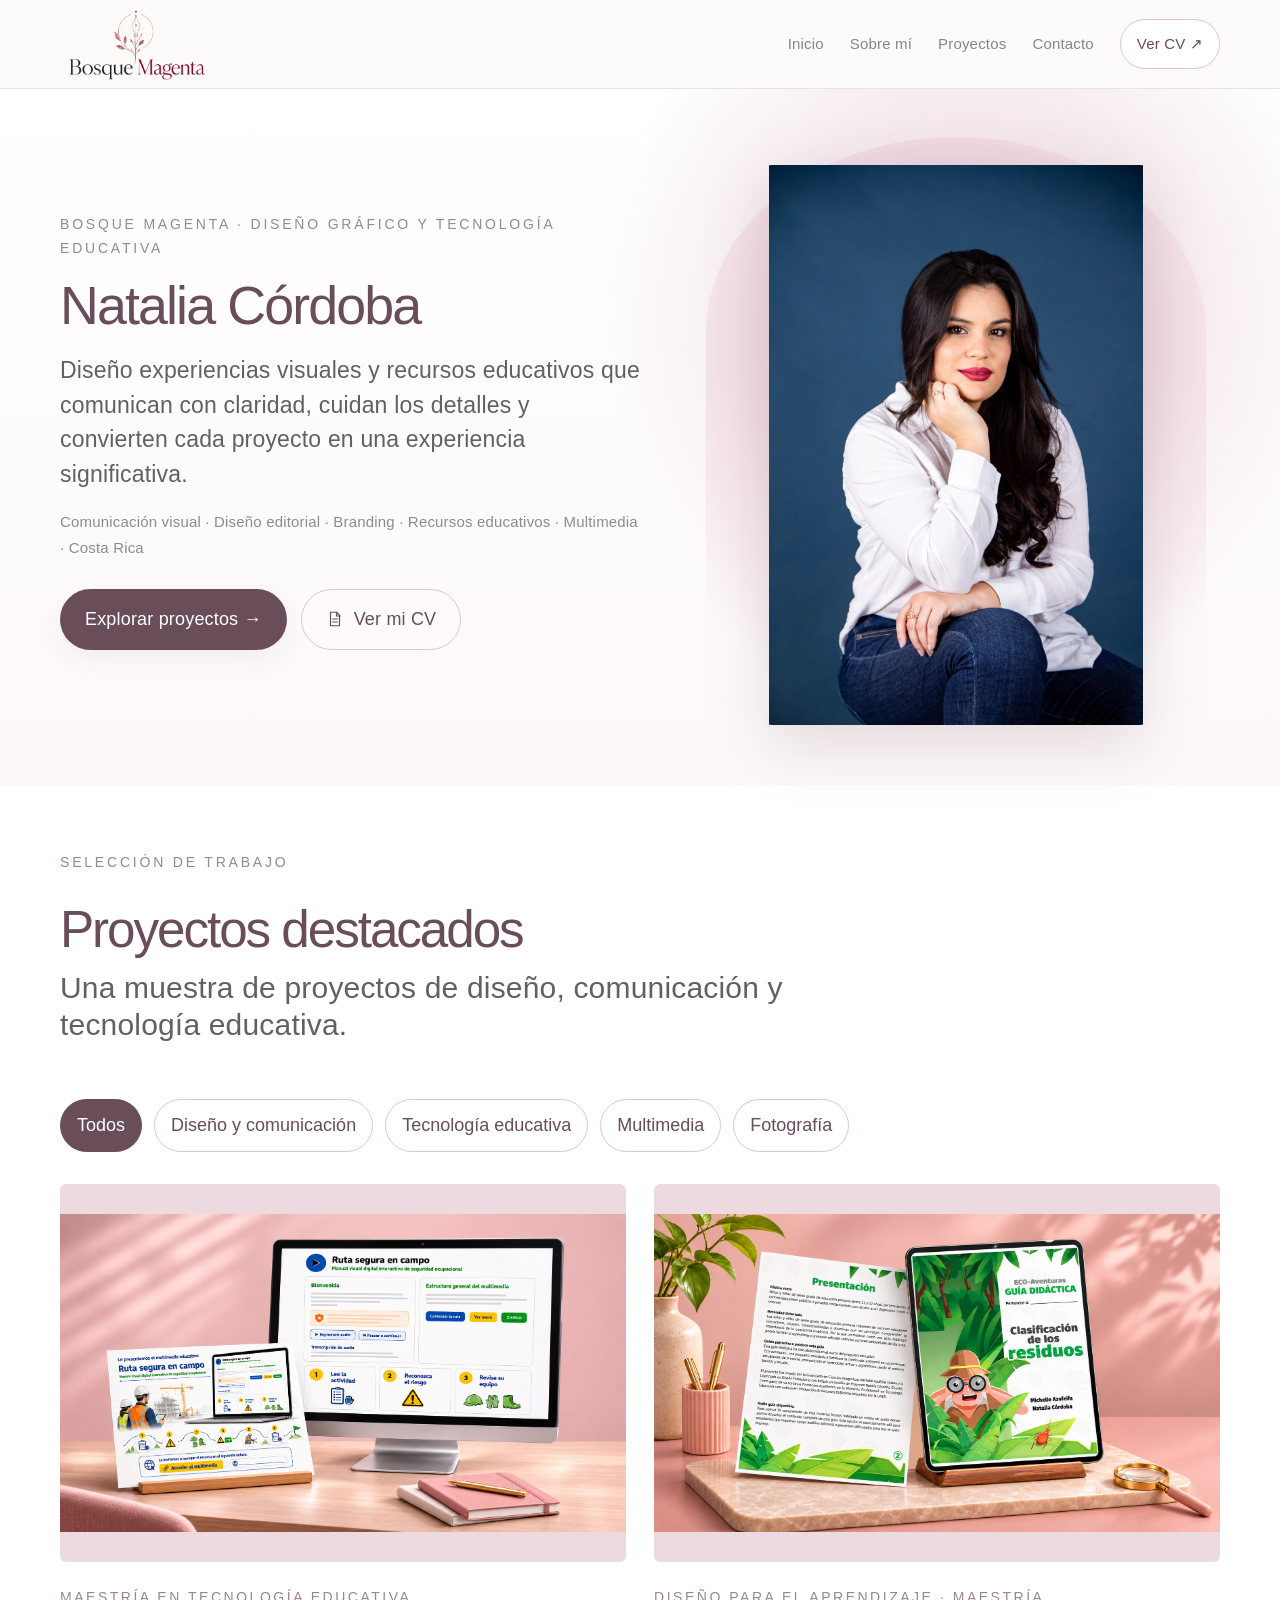
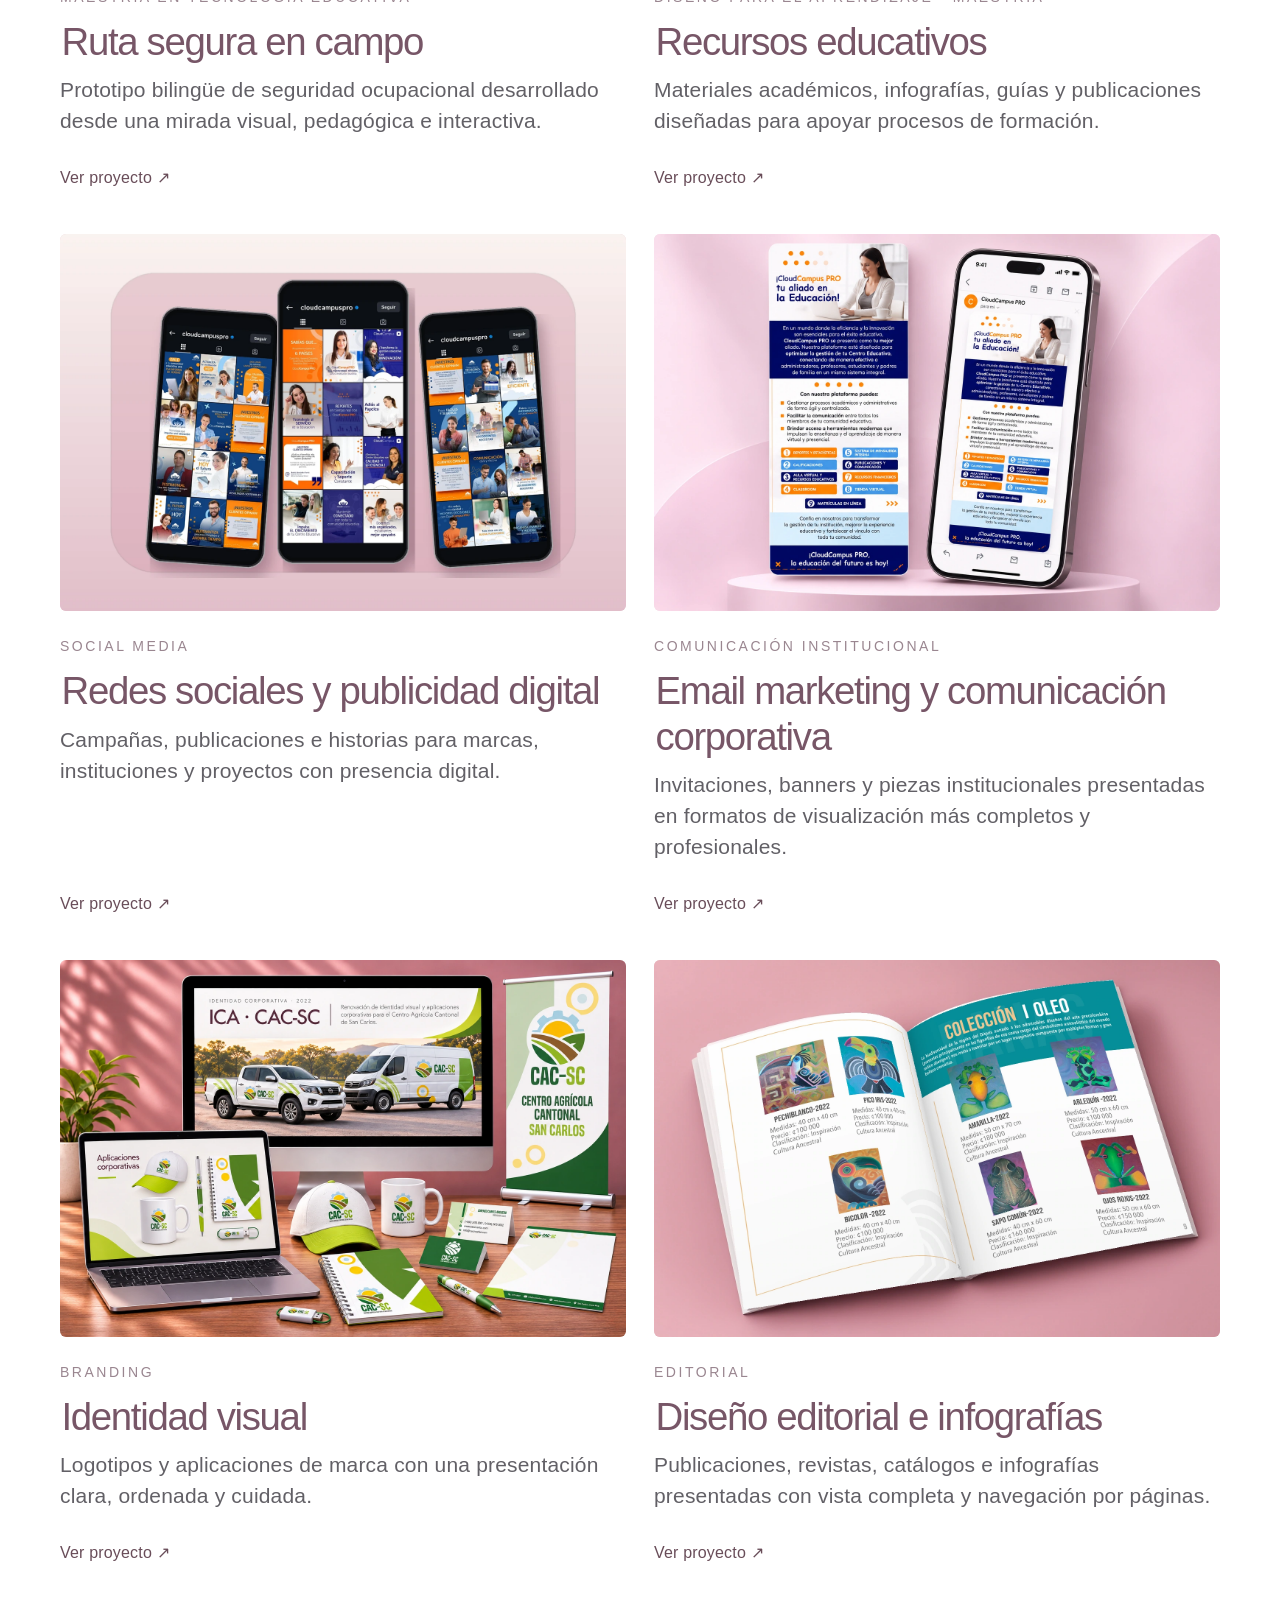
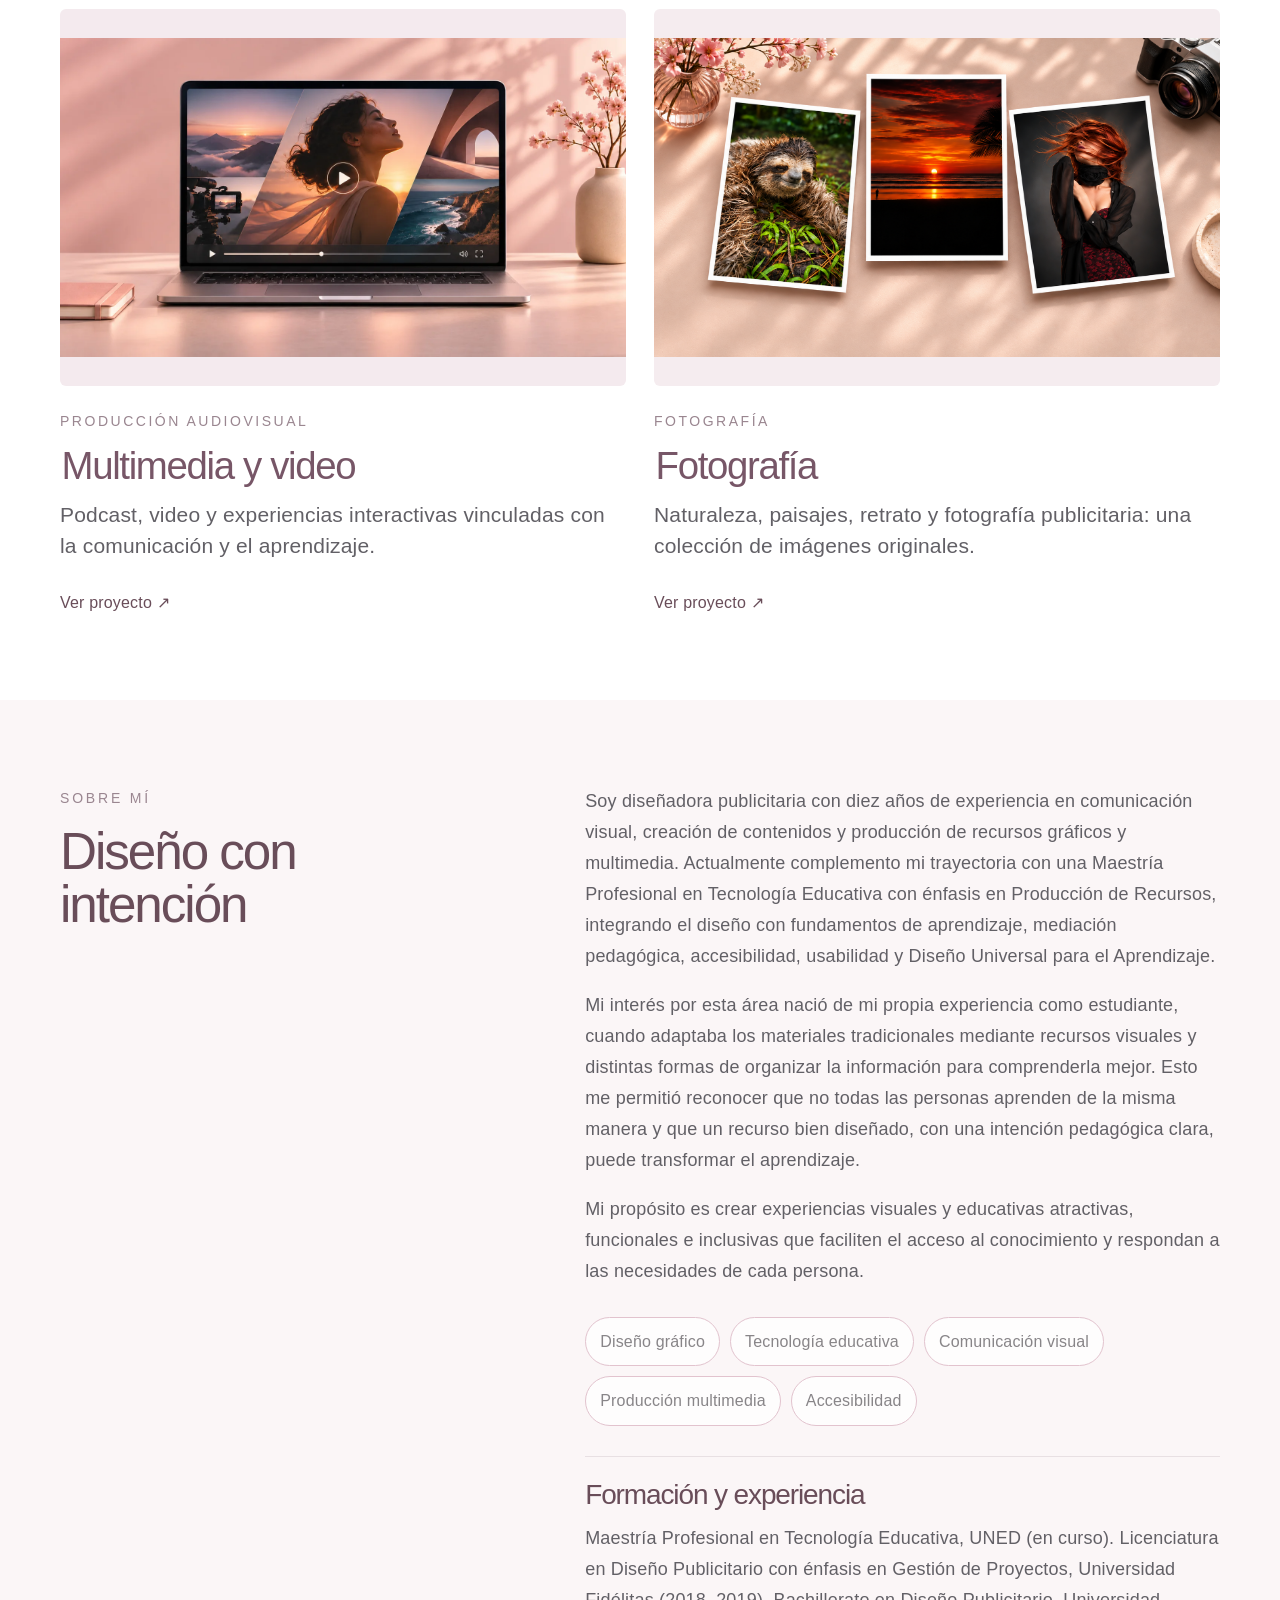
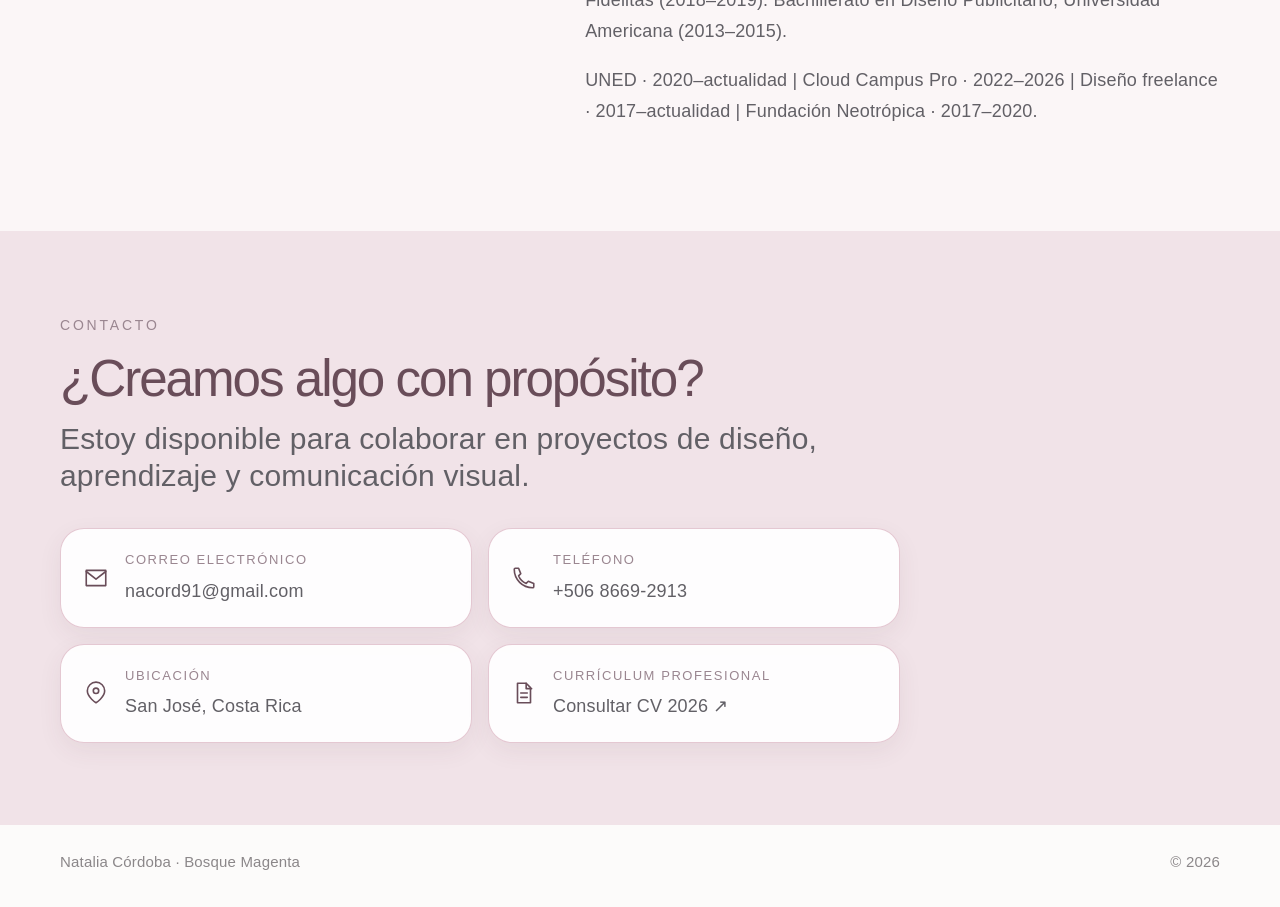
==== index.html @ 8ae828e2 "Cargar directamente portada de Multimedia y video sin depender de JavaScript" ====
<!DOCTYPE html>

<html lang="es">
<head>
<meta charset="utf-8"/>
<meta content="width=device-width,initial-scale=1" name="viewport"/>
<title>Natalia Córdoba — Bosque Magenta</title>
<meta content="Portafolio profesional de Natalia Córdoba: diseño gráfico, comunicación visual y tecnología educativa." name="description"/>
<link rel="stylesheet" href="styles.css"/>

<style id="identity-editorial-style">

/* Identidad visual: composiciones editoriales, archivos originales intactos. */
#view-identidad-visual .iv-intro{padding:24px 0 30px;border-bottom:1px solid #e8e0e3}
#view-identidad-visual .iv-intro .lead{margin-bottom:24px}
#view-identidad-visual .iv-meta{display:flex;justify-content:space-between;gap:15px;flex-wrap:wrap;color:#806c75;font:400 12px/1.5 Arial,sans-serif;letter-spacing:.12em;text-transform:uppercase}
#view-identidad-visual .iv-index{min-height:0;justify-content:flex-start;margin:22px 0 54px;gap:8px}
#view-identidad-visual .iv-index a{border-radius:4px;padding:8px 13px;font-size:15px;background:white}
#view-identidad-visual .iv-heading{margin:0 0 28px}
#view-identidad-visual .iv-heading .eyebrow{margin:0 0 12px}
#view-identidad-visual .iv-heading h2{font-size:clamp(30px,4vw,48px)}
#view-identidad-visual .iv-heading .case-desc{margin:15px 0 0}
#view-identidad-visual .iv-case{padding:32px 0 54px;margin:0 0 42px;border:0;border-top:1px solid #e8e0e3}
#view-identidad-visual .iv-case-head{display:grid;grid-template-columns:minmax(0,1fr) minmax(0,1fr);align-items:end;gap:26px;margin:0 0 24px}
#view-identidad-visual .iv-case-head .eyebrow{font-size:12px;margin:0 0 10px}
#view-identidad-visual .iv-case-head h2{font-size:clamp(35px,5vw,62px);margin:0}
#view-identidad-visual .iv-case-head .case-desc{margin:0;font-size:19px;line-height:1.5}
#view-identidad-visual .iv-hero-grid,#view-identidad-visual .iv-adcon{display:grid;grid-template-columns:minmax(0,1.65fr) minmax(0,1fr);gap:20px;align-items:start}
#view-identidad-visual .iv-pieces{display:grid;grid-template-columns:repeat(3,minmax(0,1fr));gap:20px;align-items:start}
#view-identidad-visual .iv-piece,#view-identidad-visual .iv-mark{margin:0;min-width:0}
#view-identidad-visual .iv-stage,#view-identidad-visual .iv-logo-stage{display:flex;align-items:center;justify-content:center;width:100%;height:auto;min-height:0;aspect-ratio:4/3;background:#fff;border:1px solid #e8e5e3;border-radius:5px;padding:10%;overflow:hidden;transition:box-shadow .2s,transform .2s}
#view-identidad-visual .iv-stage img,#view-identidad-visual .iv-logo-stage img{display:block;width:100%;height:100%;max-width:100%;max-height:100%;object-fit:contain;object-position:center;filter:none;transform:none;border-radius:0}
#view-identidad-visual .iv-stage:hover,#view-identidad-visual .iv-logo-stage:hover{box-shadow:0 8px 28px #49324112;transform:translateY(-2px)}
#view-identidad-visual .iv-hero-grid .iv-stage{aspect-ratio:auto;height:clamp(260px,36vw,430px)}
#view-identidad-visual .iv-hero .iv-stage{background:linear-gradient(145deg,#f7f8f3,#e6eadf);padding:5%}
#view-identidad-visual .iv-product .iv-stage{background:linear-gradient(145deg,#f8f8f4,#e8eae3);padding:3%}
#view-identidad-visual .iv-paper .iv-stage{background:#f2f0ef;padding:8%}
#view-identidad-visual .iv-paper .iv-stage img{width:auto;height:100%;box-shadow:4px 8px 20px #49324122;border:1px solid #e6e4e1}
#view-identidad-visual .iv-vehicle .iv-stage{background:#f7f6f5;padding:3%}
#view-identidad-visual .iv-adcon .iv-stage{aspect-ratio:auto;height:clamp(300px,37vw,465px)}
#view-identidad-visual .iv-adcon .iv-paper .iv-stage{background:linear-gradient(145deg,#f2f5f5,#e1e9ea)}
#view-identidad-visual .iv-subhead{display:flex;justify-content:space-between;align-items:baseline;gap:12px;margin:38px 0 15px}
#view-identidad-visual .iv-subhead h3{font-size:clamp(23px,2.8vw,31px)}
#view-identidad-visual .iv-subhead span{font:400 12px Arial,sans-serif;letter-spacing:.08em;color:#806c75}
#view-identidad-visual .iv-piece figcaption{font-size:16px;margin:10px 0 0;line-height:1.4;color:#696269}
#view-identidad-visual .iv-collection{padding-top:36px;border-top:1px solid #e8e0e3}
#view-identidad-visual .iv-marks{display:grid;grid-template-columns:repeat(3,minmax(0,1fr));gap:30px 22px;align-items:start}
#view-identidad-visual .iv-logo-stage{aspect-ratio:4/3;padding:14%;background:#fff}
#view-identidad-visual .iv-mark figcaption{display:flex;justify-content:space-between;align-items:flex-start;gap:8px;margin:12px 0 0;font-size:17px;line-height:1.4;color:#644956}
#view-identidad-visual .iv-mark figcaption span:last-child{color:#a17c8c}
#view-identidad-visual .iv-mark-desc{font-size:15px;line-height:1.45;margin:5px 0 0}
#view-identidad-visual .iv-end{margin-top:52px}
@media(max-width:760px){
#view-identidad-visual .iv-case-head,#view-identidad-visual .iv-hero-grid,#view-identidad-visual .iv-adcon{grid-template-columns:1fr;gap:15px}
#view-identidad-visual .iv-hero-grid .iv-stage,#view-identidad-visual .iv-adcon .iv-stage{height:auto;aspect-ratio:4/3}
#view-identidad-visual .iv-pieces,#view-identidad-visual .iv-marks{grid-template-columns:repeat(2,minmax(0,1fr));gap:20px 14px}
#view-identidad-visual .iv-index{margin-bottom:36px}
#view-identidad-visual .iv-case{margin-bottom:24px;padding-bottom:28px}
}
@media(max-width:440px){
#view-identidad-visual .iv-pieces,#view-identidad-visual .iv-marks{grid-template-columns:1fr}
#view-identidad-visual .iv-paper .iv-stage{aspect-ratio:1}
#view-identidad-visual .iv-meta{font-size:11px}
}
@media(prefers-reduced-motion:reduce){#view-identidad-visual .iv-stage,#view-identidad-visual .iv-logo-stage{transition:none}}


/* Colección: marcos con altura definida, logos originales completos y sin recorte. */
#coleccion-identidades .iv-marks .iv-mark{min-width:0}
#view-identidad-visual #coleccion-identidades .iv-logo-stage{
 position:relative!important;display:block!important;width:100%!important;height:auto!important;
 aspect-ratio:4/3!important;min-height:0!important;padding:0!important;overflow:visible!important;background:#fff!important;
}
#view-identidad-visual #coleccion-identidades .iv-logo-stage img{
 position:absolute!important;inset:10%!important;display:block!important;width:80%!important;height:80%!important;
 max-width:80%!important;max-height:80%!important;min-width:0!important;min-height:0!important;
 object-fit:contain!important;object-position:center!important;margin:0!important;padding:0!important;
 border:0!important;clip-path:none!important;transform:none!important;filter:none!important;background:#fff!important;
}
</style>
</head>
<body>
<a class="skip" href="#main">Saltar al contenido</a>
<header>
<nav class="wrap">
<a href="#inicio"><img alt="Bosque Magenta" class="logo" data-local-src="assets/bosque-magenta.png"/></a>
<button aria-controls="navlinks" aria-expanded="false" class="menu">Menú</button>
<div class="navlinks" id="navlinks">
<a href="#inicio">Inicio</a>
<a href="#sobre-mi">Sobre mí</a>
<a href="#proyectos">Proyectos</a>

<a href="#contacto">Contacto</a>
<a class="nav-cv" data-local-href="assets/cv.pdf" rel="noopener" target="_blank">Ver CV ↗</a>
</div>
</nav>
</header>
<main data-view="home" id="home-view">
<div class="hero-band">
<section class="hero wrap" id="inicio">
<div>
<p class="eyebrow">Bosque Magenta · Diseño gráfico y tecnología educativa</p>
<h1>Natalia Córdoba</h1>
<p class="lead">Diseño experiencias visuales y recursos educativos que comunican con claridad, cuidan los detalles y convierten cada proyecto en una experiencia significativa.</p>
<p class="hero-note">Comunicación visual · Diseño editorial · Branding · Recursos educativos · Multimedia · Costa Rica</p>
<div class="hero-actions">
<a class="btn" href="#proyectos">Explorar proyectos →</a>
<a class="btn btn-outline" data-local-href="assets/cv.pdf" rel="noopener" target="_blank">
<svg aria-hidden="true" fill="none" stroke="currentColor" stroke-linecap="round" stroke-linejoin="round" stroke-width="1.6" viewbox="0 0 24 24"><path d="M6 3h8l4 4v14H6z"></path><path d="M14 3v5h5"></path><path d="M9 12h6"></path><path d="M9 16h6"></path></svg>
              Ver mi CV
            </a>
</div>
</div>
<div class="portrait-frame">
<img alt="Retrato profesional de Natalia Córdoba" class="portrait" data-local-src="assets/retrato-profesional.webp"/>
</div>
</section>
</div>
<div class="work-band">
<section class="work wrap" id="proyectos">
<div class="section-intro">
<p class="eyebrow">Selección de trabajo</p>
<h2>Proyectos destacados</h2>
<p class="lead">Una muestra de proyectos de diseño, comunicación y tecnología educativa.</p>
</div>
<div aria-label="Filtrar proyectos" class="filters">
<button aria-pressed="true" class="active" data-filter="all">Todos</button>
<button aria-pressed="false" data-filter="design">Diseño y comunicación</button>
<button aria-pressed="false" data-filter="education">Tecnología educativa</button>
<button aria-pressed="false" data-filter="media">Multimedia</button>
<button aria-pressed="false" data-filter="photo">Fotografía</button></div>
<div class="projects">
<article class="project" data-category="education">
<a class="cover" href="#view-ruta-segura-en-campo"><img alt="Vista previa de Ruta segura en campo" data-local-src="assets/ruta-escritorio.png" loading="lazy"/></a>
<div class="project-copy">
<p class="eyebrow">Maestría en Tecnología Educativa</p>
<h3>Ruta segura en campo</h3>
<p>Prototipo bilingüe de seguridad ocupacional desarrollado desde una mirada visual, pedagógica e interactiva.</p>
<a class="more" href="#view-ruta-segura-en-campo">Ver proyecto ↗</a>
</div>
</article>
<article class="project" data-category="education">
<a class="cover" href="#view-recursos-educativos-y-moodle"><img alt="Vista previa de Recursos educativos" data-local-src="assets/eco-escritorio.png" loading="lazy"/></a>
<div class="project-copy">
<p class="eyebrow">Diseño para el aprendizaje · Maestría</p>
<h3>Recursos educativos</h3>
<p>Materiales académicos, infografías, guías y publicaciones diseñadas para apoyar procesos de formación.</p>
<a class="more" href="#view-recursos-educativos-y-moodle">Ver proyecto ↗</a>
</div>
</article>
<article class="project" data-category="design">
<a class="cover" href="#view-contenido-para-redes"><img alt="Vista previa de Redes sociales y publicidad digital" data-local-src="assets/redes-portada-corregida.webp" loading="lazy"/></a>
<div class="project-copy">
<p class="eyebrow">Social media</p>
<h3>Redes sociales y publicidad digital</h3>
<p>Campañas, publicaciones e historias para marcas, instituciones y proyectos con presencia digital.</p>
<a class="more" href="#view-contenido-para-redes">Ver proyecto ↗</a>
</div>
</article>
<article class="project" data-category="design">
<a class="cover" href="#view-comunicacion-corporativa"><img alt="Vista previa de Email marketing y comunicación corporativa" data-local-src="assets/mockup-aliado.webp" loading="lazy"/></a>
<div class="project-copy">
<p class="eyebrow">Comunicación institucional</p>
<h3>Email marketing y comunicación corporativa</h3>
<p>Invitaciones, banners y piezas institucionales presentadas en formatos de visualización más completos y profesionales.</p>
<a class="more" href="#view-comunicacion-corporativa">Ver proyecto ↗</a>
</div>
</article>
<article class="project" data-category="design">
<a class="cover" href="#view-identidad-visual"><img alt="Vista previa de Identidad visual" data-local-src="assets/cac-sc-presentacion.webp" loading="lazy"/></a>
<div class="project-copy">
<p class="eyebrow">Branding</p>
<h3>Identidad visual</h3>
<p>Logotipos y aplicaciones de marca con una presentación clara, ordenada y cuidada.</p>
<a class="more" href="#view-identidad-visual">Ver proyecto ↗</a>
</div>
</article>
<article class="project" data-category="design">
<a class="cover" href="#view-infografias-y-diseno-editorial"><img alt="Vista previa de Diseño editorial e infografías" data-local-src="assets/portada-infografias-y-diseno-editorial.webp" loading="lazy"/></a>
<div class="project-copy">
<p class="eyebrow">Editorial</p>
<h3>Diseño editorial e infografías</h3>
<p>Publicaciones, revistas, catálogos e infografías presentadas con vista completa y navegación por páginas.</p>
<a class="more" href="#view-infografias-y-diseno-editorial">Ver proyecto ↗</a>
</div>
</article>
<article class="project" data-category="media">
<a class="cover" href="#view-multimedia-y-video"><img alt="Vista previa de Multimedia y video" src="assets/portada-multimedia-escritorio.webp?v=2" width="1500" height="844" style="object-fit:contain;object-position:center;display:block" decoding="async"/></a>
<div class="project-copy">
<p class="eyebrow">Producción audiovisual</p>
<h3>Multimedia y video</h3>
<p>Podcast, video y experiencias interactivas vinculadas con la comunicación y el aprendizaje.</p>
<a class="more" href="#view-multimedia-y-video">Ver proyecto ↗</a>
</div>
</article><article class="project" data-category="photo">
<a class="cover" href="#view-fotografia"><img alt="Vista previa de Fotografía" data-local-src="assets/fotografia-escritorio.png" loading="lazy"/></a>
<div class="project-copy">
<p class="eyebrow">Fotografía</p>
<h3>Fotografía</h3>
<p>Naturaleza, paisajes, retrato y fotografía publicitaria: una colección de imágenes originales.</p>
<a class="more" href="#view-fotografia">Ver proyecto ↗</a>
</div>
</article>
</div>
</section>
</div>
<section class="about" id="sobre-mi">
<div class="wrap split">
<div>
<p class="eyebrow">Sobre mí</p>
<h2>Diseño con intención</h2>
</div>
<div>
<p>Soy diseñadora publicitaria con diez años de experiencia en comunicación visual, creación de contenidos y producción de recursos gráficos y multimedia. Actualmente complemento mi trayectoria con una Maestría Profesional en Tecnología Educativa con énfasis en Producción de Recursos, integrando el diseño con fundamentos de aprendizaje, mediación pedagógica, accesibilidad, usabilidad y Diseño Universal para el Aprendizaje.</p>
<p>Mi interés por esta área nació de mi propia experiencia como estudiante, cuando adaptaba los materiales tradicionales mediante recursos visuales y distintas formas de organizar la información para comprenderla mejor. Esto me permitió reconocer que no todas las personas aprenden de la misma manera y que un recurso bien diseñado, con una intención pedagógica clara, puede transformar el aprendizaje.</p>
<p>Mi propósito es crear experiencias visuales y educativas atractivas, funcionales e inclusivas que faciliten el acceso al conocimiento y respondan a las necesidades de cada persona.</p>
<div class="tags">
<span>Diseño gráfico</span><span>Tecnología educativa</span><span>Comunicación visual</span><span>Producción multimedia</span><span>Accesibilidad</span>
</div>
<div class="experience">
<h3>Formación y experiencia</h3>
<p>Maestría Profesional en Tecnología Educativa, UNED (en curso). Licenciatura en Diseño Publicitario con énfasis en Gestión de Proyectos, Universidad Fidélitas (2018–2019). Bachillerato en Diseño Publicitario, Universidad Americana (2013–2015).</p>
<p>UNED · 2020–actualidad | Cloud Campus Pro · 2022–2026 | Diseño freelance · 2017–actualidad | Fundación Neotrópica · 2017–2020.</p>
</div>
</div>
</div>
</section>

<section class="contact" id="contacto">
<div class="wrap">
<p class="eyebrow">Contacto</p>
<h2>¿Creamos algo con propósito?</h2>
<p class="lead">Estoy disponible para colaborar en proyectos de diseño, aprendizaje y comunicación visual.</p>
<div class="contact-grid">
<a href="mailto:nacord91@gmail.com">
<svg aria-hidden="true" fill="none" stroke="currentColor" stroke-linecap="round" stroke-linejoin="round" stroke-width="1.5" viewbox="0 0 24 24"><path d="M3 5h18v14H3z"></path><path d="m3 6 9 7 9-7"></path></svg>
<span><small>Correo electrónico</small>nacord91@gmail.com</span>
</a>
<a href="tel:+50686692913">
<svg aria-hidden="true" fill="none" stroke="currentColor" stroke-linecap="round" stroke-linejoin="round" stroke-width="1.5" viewbox="0 0 24 24"><path d="M7 3H4a1 1 0 0 0-1 1c0 9.4 7.6 17 17 17a1 1 0 0 0 1-1v-3l-5-2-2 2a12 12 0 0 1-7-7l2-2-2-5z"></path></svg>
<span><small>Teléfono</small>+506 8669-2913</span>
</a>
<div>
<svg aria-hidden="true" fill="none" stroke="currentColor" stroke-linecap="round" stroke-linejoin="round" stroke-width="1.5" viewbox="0 0 24 24"><path d="M20 10c0 6-8 11-8 11S4 16 4 10a8 8 0 1 1 16 0z"></path><circle cx="12" cy="10" r="2.5"></circle></svg>
<span><small>Ubicación</small>San José, Costa Rica</span>
</div>
<a data-local-href="assets/cv.pdf" rel="noopener" target="_blank">
<svg aria-hidden="true" fill="none" stroke="currentColor" stroke-linecap="round" stroke-linejoin="round" stroke-width="1.5" viewbox="0 0 24 24"><path d="M6 3h8l4 4v14H6z"></path><path d="M14 3v5h5"></path><path d="M9 12h6"></path><path d="M9 16h6"></path></svg>
<span><small>Currículum profesional</small>Consultar CV 2026 ↗</span>
</a>
</div>
</div>
</section>
</main><main class="wrap detail edu-detail" data-project="ruta-segura-en-campo" data-view="ruta-segura-en-campo" hidden="" id="view-ruta-segura-en-campo"><p class="eyebrow">Portafolio / Ruta segura en campo</p><h1>Ruta segura en campo</h1><p class="lead">Manual visual digital, interactivo y bilingüe para la capacitación básica en seguridad ocupacional. Trabajo final de graduación en desarrollo.</p><div class="detail-preview"><img alt="Vista previa del proyecto" data-local-src="assets/ruta-escritorio.png"/></div><section class="case" id="ruta-segura-en-campo-caso-1"><h2>Sobre el proyecto</h2><p class="case-desc">Recurso educativo dirigido a trabajadores hispanohablantes en la instalación de paneles solares. Facilita la comprensión de riesgos, medidas preventivas y procedimientos de seguridad. Proyecto colaborativo de la Maestría en Tecnología Educativa.</p><div class="edu-original"><figure><a class="resource-link" href="https://canva.link/bl7uuwir4wpfxe7" rel="noopener noreferrer" target="_blank"><img alt="Ruta segura en campo · prototipo" data-local-src="assets/ruta-segura-en-campo-prototipo.webp" loading="lazy"/></a><figcaption>Presentación original del recurso</figcaption></figure></div></section><a class="btn" href="#proyectos">Ver otros proyectos</a></main><main class="wrap detail edu-detail" data-project="recursos-educativos-y-moodle" data-view="recursos-educativos-y-moodle" hidden="" id="view-recursos-educativos-y-moodle"><p class="eyebrow">Portafolio / Recursos educativos</p><h1>Recursos educativos</h1><p class="lead">Una selección de guías didácticas, recursos interactivos e infografías diseñados para facilitar el aprendizaje.</p><div class="detail-preview"><img alt="Vista previa del proyecto" data-local-src="assets/eco-escritorio.png"/></div><nav aria-label="Proyectos de esta categoría" class="case-index edu-index"><a href="#recursos-educativos-y-moodle-caso-2">ECO-Aventuras</a><a href="#recursos-educativos-y-moodle-salvemos">Salvemos el planeta</a><a href="#recursos-educativos-y-moodle-caso-1">Guía de inducción UNED</a><a href="#recursos-educativos-y-moodle-caso-3">Infografías educativas</a></nav><section class="case edu-case" id="recursos-educativos-y-moodle-caso-2"><p class="edu-kicker">Guía didáctica · Maestría</p><h2>ECO-Aventuras</h2><p class="case-desc">Guía de clasificación de residuos para sexto grado. Autoría y diseño pedagógico: Natalia Córdoba y Michelle Azofeifa. Revisión y edición: Natalia Córdoba. Ilustraciones: Freepik. Julio 2025. Proyecto de la Maestría en Tecnología Educativa.</p><figure class="edu-feature"><img alt="ECO-Aventuras: guía didáctica en tableta y página impresa" data-local-src="assets/eco-escritorio.png" loading="lazy"/></figure><div class="book-view" data-pages='["assets/libros/eco/001.webp", "assets/libros/eco/002.webp", "assets/libros/eco/003.webp", "assets/libros/eco/004.webp", "assets/libros/eco/005.webp", "assets/libros/eco/006.webp", "assets/libros/eco/007.webp", "assets/libros/eco/008.webp", "assets/libros/eco/009.webp", "assets/libros/eco/010.webp", "assets/libros/eco/011.webp", "assets/libros/eco/012.webp", "assets/libros/eco/013.webp"]'><div class="book-stage"><img alt="Portada" class="book-left" data-local-src="assets/libros/eco/001.webp"/><img alt="Página siguiente" class="book-right" hidden=""/></div><div class="book-controls"><button class="prev" type="button">← Anterior</button><span class="book-count">Portada · 13 páginas</span><button class="next" type="button">Siguiente →</button></div></div><details class="edu-interactive"><summary>Ver recurso interactivo aquí</summary><div class="embed"><iframe allowfullscreen="" loading="lazy" src="https://view.genially.com/68fd9c48001b047b4409fc16" title="ECO-Aventuras"></iframe></div></details><a class="btn" href="https://view.genially.com/68fd9c48001b047b4409fc16" rel="noopener noreferrer" target="_blank">Explorar ECO-Aventuras en Genially ↗</a></section><section class="case edu-case" id="recursos-educativos-y-moodle-salvemos"><p class="edu-kicker">Multimedia interactiva · Maestría</p><h2>Salvemos el planeta</h2><p class="case-desc">Proyecto de la Maestría en Tecnología Educativa sobre sostenibilidad y consumo responsable. Incluye una infografía sobre moda sostenible y un recurso multimedia interactivo.</p><div class="environment-infographic"><h3>Infografía · Fast Fashion y moda sostenible</h3><p>Material del proyecto Salvemos el planeta.</p><div class="device-stage"><div class="device tablet" style="width:85%;max-width:800px"><div class="device-screen"><a class="resource-link" href="https://view.genially.com/692cbf71e469711b24816725" rel="noopener noreferrer" target="_blank"><img alt="Infografía sobre fast fashion y moda sostenible" src="assets/embedded/f82e17ff59ae395f.png"/></a></div></div></div><a class="more" data-local-href="assets/infografia-fast-fashion.pdf" rel="noopener" target="_blank">Consultar infografía completa (PDF) ↗</a></div><details class="edu-interactive"><summary>Ver recurso interactivo aquí</summary><div class="embed"><iframe allowfullscreen="" loading="lazy" src="https://view.genially.com/692cbf71e469711b24816725" title="Salvemos el planeta"></iframe></div></details><a class="btn" href="https://view.genially.com/692cbf71e469711b24816725" rel="noopener noreferrer" target="_blank">Explorar Salvemos el planeta en Genially ↗</a></section><section class="case edu-case" id="recursos-educativos-y-moodle-caso-1"><p class="edu-kicker">Diseño editorial educativo</p><h2>Guía de inducción UNED</h2><p class="case-desc">Diseño editorial para estudiantes de Ingeniería Informática, 2020.</p><a aria-label="Ampliar portada de guía de inducción" class="zoom uned-stage uned-book" data-local-href="assets/libros/manual/001.webp"><div class="uned-page"><img alt="Guía de inducción UNED · portada" data-local-src="assets/libros/manual/001.webp" loading="lazy"/></div><div class="uned-page"><img alt="Guía de inducción UNED · página interior" data-local-src="assets/libros/manual/003.webp" loading="lazy"/></div></a><div class="book-view" data-pages='["assets/libros/manual/001.webp", "assets/libros/manual/002.webp", "assets/libros/manual/003.webp", "assets/libros/manual/004.webp", "assets/libros/manual/005.webp", "assets/libros/manual/006.webp", "assets/libros/manual/007.webp", "assets/libros/manual/008.webp", "assets/libros/manual/009.webp", "assets/libros/manual/010.webp", "assets/libros/manual/011.webp", "assets/libros/manual/012.webp", "assets/libros/manual/013.webp"]'><div class="book-stage"><img alt="Portada" class="book-left" data-local-src="assets/libros/manual/001.webp"/><img alt="Página siguiente" class="book-right" hidden=""/></div><div class="book-controls"><button class="prev" type="button">← Anterior</button><span class="book-count">Portada · 13 páginas</span><button class="next" type="button">Siguiente →</button></div></div></section><section class="case edu-case" id="recursos-educativos-y-moodle-caso-3"><p class="edu-kicker">Comunicación visual educativa</p><h2>Infografías educativas</h2><p class="case-desc">HyFlex (trabajo colaborativo), liderazgo y transformación digital.</p><div class="gallery detail-gallery uned-gallery"><figure><a aria-label="Ampliar Enfoque HyFlex · página 1" class="zoom uned-stage" data-local-href="assets/enfoque-hyflex-pagina-1.webp"><div class="uned-tablet"><img alt="Enfoque HyFlex · página 1" data-local-src="assets/enfoque-hyflex-pagina-1.webp" loading="lazy"/></div></a><figcaption>Enfoque HyFlex · página 1</figcaption></figure><figure><a aria-label="Ampliar Cinco claves del liderazgo" class="zoom uned-stage" data-local-href="assets/cinco-claves-del-liderazgo.webp"><div class="uned-tablet portrait"><img alt="Cinco claves del liderazgo" data-local-src="assets/cinco-claves-del-liderazgo.webp" loading="lazy"/></div></a><figcaption>Cinco claves del liderazgo</figcaption></figure><figure><a aria-label="Ampliar Transformación digital" class="zoom uned-stage" data-local-href="assets/transformacion-digital.webp"><div class="uned-tablet"><img alt="Transformación digital" data-local-src="assets/transformacion-digital.webp" loading="lazy"/></div></a><figcaption>Transformación digital</figcaption></figure></div></section><a class="btn" href="#proyectos">Ver otros proyectos</a></main><main class="wrap detail" data-project="multimedia-y-video" data-view="multimedia-y-video" hidden="" id="view-multimedia-y-video"><p class="eyebrow">Portafolio / Multimedia y video</p><h1>Multimedia y video</h1><p class="lead">Producción de podcast, video y recursos interactivos orientados a la comunicación y el aprendizaje.</p><div class="detail-preview"><img alt="Vista previa de Multimedia y video" src="assets/portada-multimedia-escritorio.webp?v=2" width="1500" height="844" style="display:block;width:100%;height:auto;object-fit:contain;margin:auto" decoding="async"/></div><nav aria-label="Proyectos de esta categoría" class="case-index"><a href="#multimedia-y-video-caso-3">CloudCampus PRO · Animación de logo</a><a href="#multimedia-y-video-caso-1">Educando sobre tsunamis</a><a href="#multimedia-y-video-caso-2">Podcast educativo</a></nav><section class="case" id="multimedia-y-video-caso-3"><h2>CloudCampus PRO · Animación de logo</h2><p class="case-desc">Animación de identidad visual con audio · 2025.</p><video controls playsinline preload="metadata" aria-label="Animación del logo de CloudCampus PRO con audio" data-local-src="assets/cloudcampus-animacion-logo-2025.mp4"></video></section><section class="case" id="multimedia-y-video-caso-1"><h2>Educando sobre tsunamis</h2><p class="case-desc">Podcast educativo · versión de audio.</p><audio controls="" data-local-src="assets/tsunamis.mp3" preload="none"></audio><div class="gallery"></div></section><section class="case" id="multimedia-y-video-caso-2"><h2>Podcast educativo</h2><p class="case-desc">Recurso audiovisual de la maestría.</p><video controls="" data-local-src="assets/podcast.mp4" preload="none"></video><div class="gallery"></div></section><a class="btn" href="#proyectos">Ver otros proyectos</a></main><main class="wrap detail" data-project="fotografia" data-view="fotografia" hidden="" id="view-fotografia"><p class="eyebrow">Portafolio / Fotografía</p><h1>Fotografía</h1><p class="lead">Una mirada a la naturaleza, la luz y los detalles, junto con exploraciones de fotografía publicitaria, de producto y retrato.</p><div class="detail-preview photo-cover"><img alt="Selección de fotografías" data-local-src="assets/fotografia-escritorio.png"/></div><section aria-label="Galería fotográfica" class="photo-collection"><div class="photo-grid unified-photo-grid"><figure><a aria-label="Ampliar fotografía: Perezoso" class="zoom" data-local-href="assets/fotografia/coleccion-17.webp"><img alt="Perezoso" data-local-src="assets/fotografia/coleccion-17.webp" loading="lazy"/></a></figure><figure><a aria-label="Ampliar fotografía: Fresas con chocolate" class="zoom" data-local-href="assets/fotografia/coleccion-03.webp"><img alt="Fresas con chocolate" data-local-src="assets/fotografia/coleccion-03.webp" loading="lazy"/></a></figure><figure><a aria-label="Ampliar fotografía: Atardecer frente al mar" class="zoom" data-local-href="assets/fotografia/coleccion-08.webp"><img alt="Atardecer frente al mar" data-local-src="assets/fotografia/coleccion-08.webp" loading="lazy"/></a></figure><figure><a aria-label="Ampliar fotografía: Mariposa azul" class="zoom" data-local-href="assets/fotografia/coleccion-11.webp"><img alt="Mariposa azul" data-local-src="assets/fotografia/coleccion-11.webp" loading="lazy"/></a></figure><figure><a aria-label="Ampliar fotografía: Retrato editorial" class="zoom" data-local-href="assets/fotografia/coleccion-06.webp"><img alt="Retrato editorial" data-local-src="assets/fotografia/coleccion-06.webp" loading="lazy"/></a></figure><figure><a aria-label="Ampliar fotografía: Arquitectura fantástica" class="zoom" data-local-href="assets/fotografia/coleccion-19.webp"><img alt="Arquitectura fantástica" data-local-src="assets/fotografia/coleccion-19.webp" loading="lazy"/></a></figure><figure><a aria-label="Ampliar fotografía: Hortensias" class="zoom" data-local-href="assets/fotografia/coleccion-09.webp"><img alt="Hortensias" data-local-src="assets/fotografia/coleccion-09.webp" loading="lazy"/></a></figure><figure><a aria-label="Ampliar fotografía: Sendero entre el bosque" class="zoom" data-local-href="assets/fotografia/coleccion-01.webp"><img alt="Sendero entre el bosque" data-local-src="assets/fotografia/coleccion-01.webp" loading="lazy"/></a></figure><figure><a aria-label="Ampliar fotografía: Color y transparencias" class="zoom" data-local-href="assets/fotografia/coleccion-02.webp"><img alt="Color y transparencias" data-local-src="assets/fotografia/coleccion-02.webp" loading="lazy"/></a></figure><figure><a aria-label="Ampliar fotografía: Mono carablanca" class="zoom" data-local-href="assets/fotografia/coleccion-18.webp"><img alt="Mono carablanca" data-local-src="assets/fotografia/coleccion-18.webp" loading="lazy"/></a></figure><figure><a aria-label="Ampliar fotografía: Atardecer a través de un lente" class="zoom" data-local-href="assets/fotografia/coleccion-07.webp"><img alt="Atardecer a través de un lente" data-local-src="assets/fotografia/coleccion-07.webp" loading="lazy"/></a></figure><figure><a aria-label="Ampliar fotografía: Geometría y luz" class="zoom" data-local-href="assets/fotografia/coleccion-14.webp"><img alt="Geometría y luz" data-local-src="assets/fotografia/coleccion-14.webp" loading="lazy"/></a></figure><figure><a aria-label="Ampliar fotografía: Camino entre montañas" class="zoom" data-local-href="assets/fotografia/coleccion-04.webp"><img alt="Camino entre montañas" data-local-src="assets/fotografia/coleccion-04.webp" loading="lazy"/></a></figure><figure><a aria-label="Ampliar fotografía: Cangrejo en la arena" class="zoom" data-local-href="assets/fotografia/coleccion-15.webp"><img alt="Cangrejo en la arena" data-local-src="assets/fotografia/coleccion-15.webp" loading="lazy"/></a></figure><figure><a aria-label="Ampliar fotografía: Tulipanes" class="zoom" data-local-href="assets/fotografia/coleccion-10.webp"><img alt="Tulipanes" data-local-src="assets/fotografia/coleccion-10.webp" loading="lazy"/></a></figure><figure><a aria-label="Ampliar fotografía: Mirada hacia las copas" class="zoom" data-local-href="assets/fotografia/coleccion-05.webp"><img alt="Mirada hacia las copas" data-local-src="assets/fotografia/coleccion-05.webp" loading="lazy"/></a></figure><figure><a aria-label="Ampliar fotografía: Destellos" class="zoom" data-local-href="assets/fotografia/coleccion-16.webp"><img alt="Destellos" data-local-src="assets/fotografia/coleccion-16.webp" loading="lazy"/></a></figure><figure><a aria-label="Ampliar fotografía: Luz del ocaso" class="zoom" data-local-href="assets/fotografia/coleccion-13.webp"><img alt="Luz del ocaso" data-local-src="assets/fotografia/coleccion-13.webp" loading="lazy"/></a></figure></div></section><a class="btn" href="#proyectos">Ver otros proyectos</a></main><main class="wrap detail" data-project="infografias-y-diseno-editorial" data-view="infografias-y-diseno-editorial" hidden="" id="view-infografias-y-diseno-editorial"><p class="eyebrow">Portafolio / Infografías y diseño editorial</p><h1>Diseño editorial e infografías</h1><p class="lead">Diagramación de publicaciones y organización visual de información.</p><div class="detail-preview"><img alt="Vista previa del proyecto" data-local-src="assets/portada-infografias-y-diseno-editorial.webp"/></div><nav aria-label="Proyectos de esta categoría" class="case-index"><a href="#infografias-y-diseno-editorial-caso-1">Revista Acontecer Pastor Alemán</a><a href="#infografias-y-diseno-editorial-caso-2">Catálogo de obras</a><a href="#infografias-y-diseno-editorial-caso-3">Mi Secre Virtual</a><a href="#infografias-y-diseno-editorial-caso-4">Cloud Campus Pro · materiales impresos y libro para colorear</a><a href="#infografias-y-diseno-editorial-caso-5">Cici va a la escuela · Libro para colorear</a></nav><section class="case" id="infografias-y-diseno-editorial-caso-1"><h2>Revista Acontecer Pastor Alemán</h2><p class="case-desc">Tercera edición, marzo de 2023. Textos y fotografías de sus respectivos autores.</p><div class="book-view" data-pages='["assets/libros/acontecer/001.webp", "assets/libros/acontecer/002.webp", "assets/libros/acontecer/003.webp", "assets/libros/acontecer/004.webp", "assets/libros/acontecer/005.webp", "assets/libros/acontecer/006.webp", "assets/libros/acontecer/007.webp", "assets/libros/acontecer/008.webp", "assets/libros/acontecer/009.webp", "assets/libros/acontecer/010.webp", "assets/libros/acontecer/011.webp", "assets/libros/acontecer/012.webp", "assets/libros/acontecer/013.webp", "assets/libros/acontecer/014.webp", "assets/libros/acontecer/015.webp", "assets/libros/acontecer/016.webp", "assets/libros/acontecer/017.webp", "assets/libros/acontecer/018.webp", "assets/libros/acontecer/019.webp"]'><div class="book-stage"><img alt="Portada" class="book-left" data-local-src="assets/libros/acontecer/001.webp"/><img alt="Página siguiente" class="book-right" hidden=""/></div><div class="book-controls"><button class="prev" type="button">← Anterior</button><span class="book-count">Portada · 19 páginas</span><button class="next" type="button">Siguiente →</button></div></div></section><section class="case" id="infografias-y-diseno-editorial-caso-2"><h2>Catálogo de obras</h2><p class="case-desc">Diseño editorial de la colección de óleos de Rafael Chaves Navarro. Pinturas del artista.</p><div class="book-view" data-pages='["assets/libros/catalogo/001.webp", "assets/libros/catalogo/002.webp", "assets/libros/catalogo/003.webp", "assets/libros/catalogo/004.webp", "assets/libros/catalogo/005.webp", "assets/libros/catalogo/006.webp", "assets/libros/catalogo/007.webp", "assets/libros/catalogo/008.webp", "assets/libros/catalogo/009.webp", "assets/libros/catalogo/010.webp", "assets/libros/catalogo/011.webp", "assets/libros/catalogo/012.webp", "assets/libros/catalogo/013.webp", "assets/libros/catalogo/014.webp", "assets/libros/catalogo/015.webp", "assets/libros/catalogo/016.webp", "assets/libros/catalogo/017.webp"]'><div class="book-stage"><img alt="Portada" class="book-left" data-local-src="assets/libros/catalogo/001.webp"/><img alt="Página siguiente" class="book-right" hidden=""/></div><div class="book-controls"><button class="prev" type="button">← Anterior</button><span class="book-count">Portada · 17 páginas</span><button class="next" type="button">Siguiente →</button></div></div></section><section class="case" id="infografias-y-diseno-editorial-caso-3"><h2>Mi Secre Virtual</h2><p class="case-desc">Brochure de presentación comercial.</p><div class="book-view" data-pages='["assets/libros/secre/001.webp", "assets/libros/secre/002.webp", "assets/libros/secre/003.webp", "assets/libros/secre/004.webp", "assets/libros/secre/005.webp"]'><div class="book-stage"><img alt="Portada" class="book-left" data-local-src="assets/libros/secre/001.webp"/><img alt="Página siguiente" class="book-right" hidden=""/></div><div class="book-controls"><button class="prev" type="button">← Anterior</button><span class="book-count">Portada · 5 páginas</span><button class="next" type="button">Siguiente →</button></div></div></section><section class="case" id="infografias-y-diseno-editorial-caso-4"><h2>Cloud Campus Pro · materiales impresos y libro para colorear</h2><p class="case-desc">Material corporativo, promocional y editorial.</p><div class="email-showcase single folder-showcase"><figure class="email-piece"><a class="zoom mockup-display" data-local-href="assets/mockup-cloudcampus-folder.webp"><img alt="Folders corporativos · frente, retiro y solapa interior · dos versiones de azul" data-local-src="assets/mockup-cloudcampus-folder.webp" loading="lazy"/></a><figcaption>Folders corporativos · frente, retiro y solapa interior · dos versiones de azul</figcaption><a class="more zoom-original" data-local-href="assets/cloud-campus-folder-pagina-1.webp" rel="noopener" target="_blank">Ver troquel original · azul medio ↗</a><a class="more zoom-original" data-local-href="assets/cloud-campus-folder-pagina-2.webp" rel="noopener" target="_blank">Ver troquel original · azul oscuro ↗</a></figure></div><figure class="sticker-feature"><a class="zoom" data-local-href="assets/cloud-campus-stickers-whatsapp.webp"><img alt="Mockup de stickers de Cloud Campus en una conversación de WhatsApp" data-local-src="assets/cloud-campus-stickers-whatsapp.webp" loading="lazy"/></a><figcaption>Stickers Cloud Campus · simulación de uso en WhatsApp</figcaption></figure><div class="email-showcase"><figure class="email-piece"><a class="zoom mockup-display" data-local-href="assets/mockup-volante-familias.webp"><img alt="Mockup del volante para familias de Cloud Campus Pro" data-local-src="assets/mockup-volante-familias.webp" loading="lazy"/></a><figcaption>Volante para familias · mockup de presentación</figcaption><a class="more zoom-original" data-local-href="assets/volante-familias-pagina-1.webp" rel="noopener" target="_blank">Ver arte original · página 1 ↗</a><a class="more zoom-original" data-local-href="assets/volante-familias-pagina-2.webp" rel="noopener" target="_blank">Ver arte original · página 2 ↗</a></figure><figure class="email-piece"><a class="zoom mockup-display" data-local-href="assets/mockup-volante-institucional.webp"><img alt="Mockup del volante institucional de Cloud Campus Pro" data-local-src="assets/mockup-volante-institucional.webp" loading="lazy"/></a><figcaption>Volante institucional · mockup de presentación</figcaption><a class="more zoom-original" data-local-href="assets/volante-institucional-pagina-1.webp" rel="noopener" target="_blank">Ver arte original · página 1 ↗</a><a class="more zoom-original" data-local-href="assets/volante-institucional-pagina-2.webp" rel="noopener" target="_blank">Ver arte original · página 2 ↗</a></figure></div></section><section class="case" id="infografias-y-diseno-editorial-caso-5"><h2>Cici va a la escuela · Libro para colorear</h2><p class="case-desc">Publicación infantil de Cloud Campus Pro.</p><div class="book-view" data-pages='["assets/libros/cici/001.webp", "assets/libros/cici/002.webp", "assets/libros/cici/003.webp", "assets/libros/cici/004.webp"]'><div class="book-stage"><img alt="Portada" class="book-left" data-local-src="assets/libros/cici/001.webp"/><img alt="Página siguiente" class="book-right" hidden=""/></div><div class="book-controls"><button class="prev" type="button">← Anterior</button><span class="book-count">Portada · 4 páginas</span><button class="next" type="button">Siguiente →</button></div></div></section><a class="btn" href="#proyectos">Ver otros proyectos</a></main><main class="wrap detail identity-editorial" data-project="identidad-visual" data-view="identidad-visual" hidden="" id="view-identidad-visual">
<div class="iv-intro"><p class="eyebrow">Portafolio / Identidad visual</p><h1>Identidad visual</h1><p class="lead">Logotipos y aplicaciones de marca.</p><div class="iv-meta"><span>Branding &amp; comunicación visual</span><span>15 identidades</span></div></div>
<nav class="case-index iv-index" aria-label="Navegar por identidad visual"><a href="#identidad-visual-caso-1">ICA · CAC-SC</a><a href="#identidad-visual-caso-2">ADCON</a><a href="#coleccion-identidades">Colección de logotipos</a></nav>
<div class="iv-heading"><p class="eyebrow">01 / Proyectos de marca</p><h2>Identidades en aplicación</h2></div>
<section class="case iv-case" id="identidad-visual-caso-1">
<div class="iv-case-head"><div><p class="eyebrow">Identidad corporativa · 2022</p><h2>ICA · CAC-SC</h2></div><p class="case-desc">Renovación de identidad visual y aplicaciones corporativas para el Centro Agrícola Cantonal de San Carlos.</p></div>
<figure class="iv-cac-showcase" style="margin:0 0 30px"><a class="zoom" data-local-href="assets/cac-sc-presentacion.webp" aria-label="Ampliar presentación de identidad CAC-SC" style="display:block;height:auto;min-height:0;padding:0;background:transparent;border:0;border-radius:8px;overflow:hidden"><img alt="Presentación de identidad CAC-SC: rotulación vehicular, artículos promocionales, papelería y roll-up" data-local-src="assets/cac-sc-presentacion.webp" style="display:block;width:100%;height:auto;object-fit:contain;filter:none;transform:none"/></a><figcaption style="margin-top:10px">Presentación de identidad y aplicaciones corporativas</figcaption></figure>
</section>
<section class="case iv-case" id="identidad-visual-caso-2">
<div class="iv-case-head"><div><p class="eyebrow">Identidad corporativa</p><h2>ADCON</h2></div><p class="case-desc">Identidad y comunicación de servicios tecnológicos.</p></div>
<div class="iv-adcon"><figure class="iv-piece iv-logo"><a class="zoom iv-stage" data-local-href="assets/adcon-imagotipo.webp" aria-label="Ampliar ADCON · imagotipo"><img alt="ADCON · imagotipo" data-local-src="assets/adcon-imagotipo.webp" loading="lazy"/></a><figcaption>Imagotipo original</figcaption></figure><figure class="iv-piece iv-paper"><a class="zoom iv-stage" data-local-href="assets/adcon-membrete-pagina-1.webp" aria-label="Ampliar ADCON · membrete"><img alt="ADCON · membrete" data-local-src="assets/adcon-membrete-pagina-1.webp" loading="lazy"/></a><figcaption>Papelería corporativa</figcaption></figure></div>
</section>
<section class="iv-collection" id="coleccion-identidades"><div class="iv-heading"><p class="eyebrow">02 / Selección de logotipos</p><h2>Colección de identidades</h2><p class="case-desc">Una selección de logotipos para distintos proyectos y organizaciones.</p></div>
<div class="iv-marks">
<figure class="iv-mark" id="identidad-visual-caso-3"><a class="zoom iv-logo-stage" data-local-href="assets/mi-secre-virtual-logo.webp" aria-label="Ampliar Mi Secre Virtual"><img alt="Mi Secre Virtual" data-local-src="assets/mi-secre-virtual-logo.webp" loading="lazy"/></a><figcaption><span>Mi Secre Virtual</span><span aria-hidden="true">↗</span></figcaption><p class="iv-mark-desc">Identidad visual para servicios administrativos.</p></figure>
<figure class="iv-mark" id="identidad-visual-caso-4"><a class="zoom iv-logo-stage" data-local-href="assets/english-in-the-rainforest.webp" aria-label="Ampliar English in the Rainforest"><img alt="English in the Rainforest" data-local-src="assets/english-in-the-rainforest.webp" loading="lazy"/></a><figcaption><span>English in the Rainforest</span><span aria-hidden="true">↗</span></figcaption><p class="iv-mark-desc">Fundación Neotrópica · enseñanza del inglés en zonas rurales.</p></figure>
<figure class="iv-mark" id="uned-olimpia"><a class="zoom iv-logo-stage" data-local-href="assets/olimpia-steam.webp" aria-label="Ampliar Olimpia STEAM"><img alt="Olimpia STEAM" data-local-src="assets/olimpia-steam.webp" loading="lazy"/></a><figcaption><span>Olimpia STEAM</span><span aria-hidden="true">↗</span></figcaption><p class="iv-mark-desc">UNED</p></figure>
<figure class="iv-mark"><a class="zoom iv-logo-stage" data-local-href="assets/ross-shoes.webp" aria-label="Ampliar Ross Shoes"><img alt="Ross Shoes" data-local-src="assets/ross-shoes.webp" loading="lazy"/></a><figcaption><span>Ross Shoes</span><span aria-hidden="true">↗</span></figcaption></figure>
<figure class="iv-mark"><a class="zoom iv-logo-stage" data-local-href="assets/asopez.webp" aria-label="Ampliar ASOPEZ"><img alt="ASOPEZ" data-local-src="assets/asopez.webp" loading="lazy"/></a><figcaption><span>ASOPEZ</span><span aria-hidden="true">↗</span></figcaption></figure>
<figure class="iv-mark"><a class="zoom iv-logo-stage" data-local-href="assets/asociacion-horeb.webp" aria-label="Ampliar Asociación Horeb"><img alt="Asociación Horeb" data-local-src="assets/asociacion-horeb.webp" loading="lazy"/></a><figcaption><span>Asociación Horeb</span><span aria-hidden="true">↗</span></figcaption></figure>
<figure class="iv-mark"><a class="zoom iv-logo-stage" data-local-href="assets/kerygma.webp" aria-label="Ampliar Kerygma"><img alt="Kerygma" data-local-src="assets/kerygma.webp" loading="lazy"/></a><figcaption><span>Kerygma</span><span aria-hidden="true">↗</span></figcaption></figure>
<figure class="iv-mark"><a class="zoom iv-logo-stage" data-local-href="assets/mapa-de-justicia-ambiental-accesible.webp" aria-label="Ampliar Mapa de Justicia Ambiental Accesible"><img alt="Mapa de Justicia Ambiental Accesible" data-local-src="assets/mapa-de-justicia-ambiental-accesible.webp" loading="lazy"/></a><figcaption><span>Mapa de Justicia Ambiental Accesible</span><span aria-hidden="true">↗</span></figcaption></figure>
<figure class="iv-mark"><a class="zoom iv-logo-stage" data-local-href="assets/teatrotico-com.webp" aria-label="Ampliar TeatroTico.com"><img alt="TeatroTico.com" data-local-src="assets/teatrotico-com.webp" loading="lazy"/></a><figcaption><span>TeatroTico.com</span><span aria-hidden="true">↗</span></figcaption></figure>
<figure class="iv-mark"><a class="zoom iv-logo-stage" data-local-href="assets/namubulu.webp" aria-label="Ampliar Namubulu"><img alt="Namubulu" data-local-src="assets/namubulu.webp" loading="lazy"/></a><figcaption><span>Namubulu</span><span aria-hidden="true">↗</span></figcaption></figure>
<figure class="iv-mark"><a class="zoom iv-logo-stage" data-local-href="assets/coral-mint.webp" aria-label="Ampliar Coral Mint"><img alt="Coral Mint" data-local-src="assets/coral-mint.webp" loading="lazy"/></a><figcaption><span>Coral Mint</span><span aria-hidden="true">↗</span></figcaption></figure>
<figure class="iv-mark"><a class="zoom iv-logo-stage" data-local-href="assets/spread-smiles.webp" aria-label="Ampliar Spread Smiles"><img alt="Spread Smiles" data-local-src="assets/spread-smiles.webp" loading="lazy"/></a><figcaption><span>Spread Smiles</span><span aria-hidden="true">↗</span></figcaption></figure>
<figure class="iv-mark"><a class="zoom iv-logo-stage" data-local-href="assets/medica-capacitaciones.webp" aria-label="Ampliar Médica Capacitaciones"><img alt="Médica Capacitaciones" data-local-src="assets/medica-capacitaciones.webp" loading="lazy"/></a><figcaption><span>Médica Capacitaciones</span><span aria-hidden="true">↗</span></figcaption></figure>
</div></section><div class="iv-end"><a class="btn" href="#proyectos">Ver otros proyectos</a></div></main><main class="wrap detail" data-project="contenido-para-redes" data-view="contenido-para-redes" hidden="" id="view-contenido-para-redes"><p class="eyebrow">Portafolio / Redes sociales y publicidad digital</p><h1>Redes sociales y publicidad digital</h1><p class="lead">Campañas y contenidos digitales organizados por marca. Explorá publicaciones, historias y piezas originales en su contexto de uso.</p><nav aria-label="Proyectos de esta categoría" class="case-index social-index"><a href="#contenido-para-redes-caso-1">CloudCampus PRO · Campañas</a><a href="#contenido-para-redes-caso-2">CloudCampus PRO · Efemérides</a><a href="#contenido-para-redes-caso-3">ADCON</a><a href="#contenido-para-redes-caso-4">Mi Secre Virtual</a><a href="#contenido-para-redes-caso-5">Fundación Neotrópica</a><a href="#contenido-para-redes-caso-6">CAC-SC</a></nav><section class="case social-case" id="contenido-para-redes-caso-1"><h2>CloudCampus PRO · Campañas</h2><p class="case-desc">Contenido comercial, testimonios y adaptación de mensajes para publicaciones e historias.</p><div class="social-showcase social-double"><a aria-label="Ampliar los tres feeds de Instagram" class="zoom social-mockup" data-local-href="assets/redes-portada-corregida.webp"><img alt="Tres feeds de Instagram de CloudCampus PRO" data-local-src="assets/redes-portada-corregida.webp" loading="lazy"/></a><a aria-label="Ampliar presentación de CloudCampus PRO · Campañas" class="zoom social-mockup" data-local-href="assets/redes-cloud-publicacion-historia.webp"><img alt="Mockup de CloudCampus PRO · Campañas" data-local-src="assets/redes-cloud-publicacion-historia.webp" loading="lazy"/></a></div><div class="gallery detail-gallery social-originals"><figure><a class="zoom" data-local-href="assets/cloud-campus-instagram.webp"><img alt="Vista general del feed de Instagram" data-local-src="assets/cloud-campus-instagram.webp" loading="lazy"/></a><figcaption>Vista general del feed de Instagram</figcaption></figure><figure><a class="zoom" data-local-href="assets/comunicacion-academica-post.webp"><img alt="Seguimiento académico · publicación" data-local-src="assets/comunicacion-academica-post.webp" loading="lazy"/></a><figcaption>Seguimiento académico · publicación</figcaption></figure><figure><a class="zoom" data-local-href="assets/comunicacion-academica-historia.webp"><img alt="Seguimiento académico · historia" data-local-src="assets/comunicacion-academica-historia.webp" loading="lazy"/></a><figcaption>Seguimiento académico · historia</figcaption></figure><figure><a class="zoom" data-local-href="assets/campana-digital-2.webp"><img alt="Organiza, planifica y mejora" data-local-src="assets/campana-digital-2.webp" loading="lazy"/></a><figcaption>Organiza, planifica y mejora</figcaption></figure><figure><a class="zoom" data-local-href="assets/feed-original-1.webp"><img alt="Feed original · 1" data-local-src="assets/feed-original-1.webp" loading="lazy"/></a><figcaption>Feed original · 1</figcaption></figure><figure><a class="zoom" data-local-href="assets/feed-original-2.webp"><img alt="Feed original · 2" data-local-src="assets/feed-original-2.webp" loading="lazy"/></a><figcaption>Feed original · 2</figcaption></figure><figure><a class="zoom" data-local-href="assets/feed-original-3.webp"><img alt="Feed original · 3" data-local-src="assets/feed-original-3.webp" loading="lazy"/></a><figcaption>Feed original · 3</figcaption></figure></div></section><section class="case social-case" id="contenido-para-redes-caso-2"><h2>CloudCampus PRO · Efemérides</h2><p class="case-desc">Piezas para fechas especiales y participación de la comunidad educativa.</p><div class="social-showcase"><a aria-label="Ampliar presentación de CloudCampus PRO · Efemérides" class="zoom social-mockup" data-local-href="assets/redes-cloud-efemerides.webp"><img alt="Mockup de CloudCampus PRO · Efemérides" data-local-src="assets/redes-cloud-efemerides.webp" loading="lazy"/></a></div><div class="gallery detail-gallery social-originals"><figure><a class="zoom" data-local-href="assets/amor-y-amistad.webp"><img alt="Día del Amor y la Amistad" data-local-src="assets/amor-y-amistad.webp" loading="lazy"/></a><figcaption>Día del Amor y la Amistad</figcaption></figure><figure><a class="zoom" data-local-href="assets/historia-1.webp"><img alt="Día del Niño" data-local-src="assets/historia-1.webp" loading="lazy"/></a><figcaption>Día del Niño</figcaption></figure><figure><a class="zoom" data-local-href="assets/historia-2.webp"><img alt="Independencia centroamericana" data-local-src="assets/historia-2.webp" loading="lazy"/></a><figcaption>Independencia centroamericana</figcaption></figure></div><div class="email-showcase single"><figure class="email-piece"><a class="zoom mockup-display" data-local-href="assets/mockup-facebook-navidad.webp"><img alt="Portada navideña de Facebook" data-local-src="assets/mockup-facebook-navidad.webp" loading="lazy"/></a><figcaption>Portada navideña de Facebook</figcaption><a class="more zoom-original" data-local-href="assets/banner-corporativo.webp" rel="noopener" target="_blank">Ver portada original ↗</a></figure></div></section><section class="case social-case" id="contenido-para-redes-caso-3"><h2>ADCON</h2><p class="case-desc">Publicidad para la aplicación de gestión de visitas.</p><div class="social-showcase"><a aria-label="Ampliar presentación de ADCON" class="zoom social-mockup" data-local-href="assets/redes-adcon-campana.webp"><img alt="Mockup de ADCON" data-local-src="assets/redes-adcon-campana.webp" loading="lazy"/></a></div><div class="gallery detail-gallery social-originals"><figure><a class="zoom" data-local-href="assets/adcon-plan-premium.webp"><img alt="Plan Premium" data-local-src="assets/adcon-plan-premium.webp" loading="lazy"/></a><figcaption>Plan Premium</figcaption></figure><figure><a class="zoom" data-local-href="assets/adcon-aplicacion.webp"><img alt="Lanzamiento de la aplicación" data-local-src="assets/adcon-aplicacion.webp" loading="lazy"/></a><figcaption>Lanzamiento de la aplicación</figcaption></figure></div></section><section class="case social-case" id="contenido-para-redes-caso-4"><h2>Mi Secre Virtual</h2><p class="case-desc">Serie de publicaciones para servicios de recepción y secretaría virtual.</p><div class="social-showcase"><a aria-label="Ampliar presentación de Mi Secre Virtual" class="zoom social-mockup" data-local-href="assets/redes-mi-secre-feed.webp"><img alt="Mockup de Mi Secre Virtual" data-local-src="assets/redes-mi-secre-feed.webp" loading="lazy"/></a></div><div class="gallery detail-gallery social-originals"><figure><a class="zoom" data-local-href="assets/mi-secre-virtual-post-1.webp"><img alt="Publicación promocional · 1" data-local-src="assets/mi-secre-virtual-post-1.webp" loading="lazy"/></a><figcaption>Publicación promocional · 1</figcaption></figure><figure><a class="zoom" data-local-href="assets/mi-secre-virtual-post-2.webp"><img alt="Publicación promocional · 2" data-local-src="assets/mi-secre-virtual-post-2.webp" loading="lazy"/></a><figcaption>Publicación promocional · 2</figcaption></figure><figure><a class="zoom" data-local-href="assets/mi-secre-virtual-post-3.webp"><img alt="Publicación promocional · 3" data-local-src="assets/mi-secre-virtual-post-3.webp" loading="lazy"/></a><figcaption>Publicación promocional · 3</figcaption></figure><figure><a class="zoom" data-local-href="assets/mi-secre-virtual-post-4.webp"><img alt="Publicación promocional · 4" data-local-src="assets/mi-secre-virtual-post-4.webp" loading="lazy"/></a><figcaption>Publicación promocional · 4</figcaption></figure><figure><a class="zoom" data-local-href="assets/mi-secre-virtual-post-5.webp"><img alt="Publicación promocional · 5" data-local-src="assets/mi-secre-virtual-post-5.webp" loading="lazy"/></a><figcaption>Publicación promocional · 5</figcaption></figure><figure><a class="zoom" data-local-href="assets/mi-secre-virtual-post-6.webp"><img alt="Publicación promocional · 6" data-local-src="assets/mi-secre-virtual-post-6.webp" loading="lazy"/></a><figcaption>Publicación promocional · 6</figcaption></figure></div></section><section class="case social-case" id="contenido-para-redes-caso-5"><h2>Fundación Neotrópica</h2><p class="case-desc">Diseño de piezas de comunicación ambiental, divulgación de actividades y proyectos de conservación.</p><figure class="neo-composition"><a class="zoom" data-local-href="assets/neotropica-composicion-final.webp" aria-label="Ampliar composición de Fundación Neotrópica"><img data-local-src="assets/neotropica-composicion-final.webp" alt="Composición de cuatro piezas de Fundación Neotrópica: monitor, afiche, laptop y tableta sobre fondo rosado" loading="lazy"/></a><figcaption>Comunicación ambiental · Fundación Neotrópica</figcaption></figure><div class="neo-art-links" aria-label="Artes individuales"><a class="zoom" data-local-href="assets/neotropica-conversatorio-original.jpg" aria-label="Ampliar arte original: Conversatorio">Conversatorio <span aria-hidden="true">↗</span></a><a class="zoom" data-local-href="assets/neotropica-amigo-naturaleza-original.jpg" aria-label="Ampliar arte original: Amigo de la naturaleza">Amigo de la naturaleza <span aria-hidden="true">↗</span></a><a class="zoom" data-local-href="assets/neotropica-manglares-original.jpg" aria-label="Ampliar arte original: Proyecto Manglares">Proyecto Manglares <span aria-hidden="true">↗</span></a><a class="zoom" data-local-href="assets/neotropica-vida-silvestre-original.jpg" aria-label="Ampliar arte original: Vida silvestre">Vida silvestre <span aria-hidden="true">↗</span></a></div></section><section class="case social-case" id="contenido-para-redes-caso-6"><h2>CAC-SC</h2><p class="case-desc">Comunicación de la renovación de marca y proyectos agrícolas.</p><div class="social-showcase"><a aria-label="Ampliar presentación de CAC-SC" class="zoom social-mockup" data-local-href="assets/redes-cac-campana.webp"><img alt="Mockup de CAC-SC" data-local-src="assets/redes-cac-campana.webp" loading="lazy"/></a></div><div class="gallery detail-gallery social-originals"><figure><a class="zoom" data-local-href="assets/renovacion-de-marca.webp"><img alt="Renovacion de marca" data-local-src="assets/renovacion-de-marca.webp" loading="lazy"/></a><figcaption>Renovacion de marca</figcaption></figure><figure><a class="zoom" data-local-href="assets/campana-agricola.webp"><img alt="Campana agricola" data-local-src="assets/campana-agricola.webp" loading="lazy"/></a><figcaption>Campana agricola</figcaption></figure></div></section><a class="btn" href="#proyectos">Ver otros proyectos</a></main><main class="wrap detail" data-project="comunicacion-corporativa" data-view="comunicacion-corporativa" hidden="" id="view-comunicacion-corporativa"><p class="eyebrow">Portafolio / Email marketing y comunicación corporativa</p><h1>Email marketing y comunicación corporativa</h1><p class="lead">Invitaciones, banners, eventos y aplicaciones de comunicación institucional.</p><div class="detail-preview"><img alt="Vista previa del proyecto" data-local-src="assets/mockup-aliado.webp"/></div><nav aria-label="Proyectos de esta categoría" class="case-index"><a href="#comunicacion-corporativa-caso-1">Cloud Campus Pro · email marketing</a><a href="#comunicacion-corporativa-caso-2">Cloud Campus Pro · eventos y lanzamiento</a><a href="#comunicacion-corporativa-invitacion">Cloud Campus Pro · Día del Maestro</a><a href="#comunicacion-corporativa-caso-3">UNED · comunicación académica</a><a href="#comunicacion-corporativa-caso-4">Heladería Don Juan · refrescamiento de marca y lanzamiento</a><a href="#comunicacion-corporativa-caso-5">Banda Municipal de San José · uniformes</a></nav><section class="case" id="comunicacion-corporativa-caso-1"><h2>Cloud Campus Pro · email marketing</h2><p class="case-desc">Diseño de correos comerciales y convocatorias.</p><div class="email-showcase"><figure class="email-piece"><a class="zoom mockup-display" data-local-href="assets/mockup-aliado.webp"><img alt="Tu aliado en la educación · correo para prospectos" data-local-src="assets/mockup-aliado.webp" loading="lazy"/></a><figcaption>Tu aliado en la educación · correo para prospectos</figcaption><a class="more zoom-original" data-local-href="assets/email-marketing.webp" rel="noopener" target="_blank">Ver diseño original completo ↗</a></figure><figure class="email-piece"><a class="zoom mockup-display" data-local-href="assets/mockup-conectados.webp"><img alt="Conectados · invitación al lanzamiento en Honduras" data-local-src="assets/mockup-conectados.webp" loading="lazy"/></a><figcaption>Conectados · invitación al lanzamiento en Honduras</figcaption><a class="more zoom-original" data-local-href="assets/invitacion-digital.webp" rel="noopener" target="_blank">Ver diseño original completo ↗</a></figure><figure class="email-piece"><a class="zoom mockup-display" data-local-href="assets/mockup-email-youtube.webp"><img alt="Correo horizontal · Suscripción a YouTube" data-local-src="assets/mockup-email-youtube.webp" loading="lazy"/></a><figcaption>Correo horizontal · Suscripción a YouTube</figcaption><a class="more zoom-original" data-local-href="assets/banner-youtube.webp" rel="noopener" target="_blank">Ver arte original completo ↗</a></figure></div></section><section class="case" id="comunicacion-corporativa-caso-2"><h2>Cloud Campus Pro · eventos y lanzamiento</h2><p class="case-desc">Piezas para canales digitales y lanzamiento de producto.</p><div class="gallery detail-gallery"><figure><a class="zoom" data-local-href="assets/campana-digital-1.webp"><img alt="Conectados · lanzamiento en Honduras" data-local-src="assets/campana-digital-1.webp" loading="lazy"/></a><figcaption>Conectados · lanzamiento en Honduras</figcaption></figure></div></section><section class="case" id="comunicacion-corporativa-invitacion"><h2>Cloud Campus Pro · Día del Maestro</h2><p class="case-desc">Invitación a participar en la campaña de reconocimiento docente.</p><div class="email-showcase single"><figure class="email-piece"><a class="zoom mockup-display" href="assets/embedded/956be0aea0a73d6a.webp" target="_blank" rel="noopener"><img alt="Invitación · Día del Maestro" src="assets/embedded/956be0aea0a73d6a.webp" loading="lazy"/></a><figcaption>Invitación · Día del Maestro</figcaption><a class="more zoom-original" data-local-href="assets/invitacion-dia-maestro-original.jpg" rel="noopener" target="_blank">Ver diseño original completo ↗</a></figure></div></section><section class="case" id="comunicacion-corporativa-caso-3"><h2>UNED · comunicación académica</h2><p class="case-desc">Afiches y materiales informativos para actividades universitarias, presentados en mockups de iPad para una visualización más limpia y profesional.</p><div class="email-showcase"><figure class="email-piece"><a class="zoom mockup-display" data-local-href="assets/uned-seminario-tablet.webp"><img alt="Seminario de Actualización Profesional 2026" data-local-src="assets/uned-seminario-tablet.webp" loading="lazy"/></a><figcaption>Seminario de Actualización Profesional 2026</figcaption><a class="more zoom-original" data-local-href="assets/seminario-2026.webp" rel="noopener" target="_blank">Ver arte original completo ↗</a></figure><figure class="email-piece"><a class="zoom mockup-display" data-local-href="assets/uned-global-game-jam-tablet.webp"><img alt="Global Game Jam 2023" data-local-src="assets/uned-global-game-jam-tablet.webp" loading="lazy"/></a><figcaption>Global Game Jam 2023</figcaption><a class="more zoom-original" data-local-href="assets/global-game-jam-2023.webp" rel="noopener" target="_blank">Ver arte original completo ↗</a></figure><figure class="email-piece"><a class="zoom mockup-display" data-local-href="assets/uned-ciencia-tablet.webp"><img alt="Ciencia sin barreras" data-local-src="assets/uned-ciencia-tablet.webp" loading="lazy"/></a><figcaption>Ciencia sin barreras</figcaption><a class="more zoom-original" data-local-href="assets/ciencia-sin-barreras.webp" rel="noopener" target="_blank">Ver arte original completo ↗</a></figure><figure class="email-piece"><a class="zoom mockup-display" data-local-href="assets/uned-reconocimiento-tablet.webp"><img alt="Reconocimiento de asignaturas" data-local-src="assets/uned-reconocimiento-tablet.webp" loading="lazy"/></a><figcaption>Reconocimiento de asignaturas</figcaption><a class="more zoom-original" data-local-href="assets/reconocimiento-de-asignaturas.webp" rel="noopener" target="_blank">Ver arte original completo ↗</a><a class="more" href="https://www.uned.ac.cr/vida-estudiantil/dependencias/oficina-de-registro-y-administracion-estudiantil/servicios/reconocimiento-de-asignaturas-de-carrera" rel="noopener" target="_blank">Consultar información UNED ↗</a></figure></div></section><section class="case" id="comunicacion-corporativa-caso-4"><h2>Heladería Don Juan · refrescamiento de marca y lanzamiento de producto</h2><p class="case-desc">Proyecto académico de Licenciatura en Diseño Publicitario. Refrescamiento de la línea gráfica de la heladería, conservando su logotipo original, y propuesta de campaña publicitaria para el lanzamiento de una nueva paleta de sorbetera elaborada a base de frutas, sin azúcar. Incluyó diseño de empaque, volante, anuncio de prensa y rotulación vehicular.</p><div class="email-showcase single"><figure class="email-piece"><a class="zoom mockup-display" data-local-href="assets/mockup-don-juan-empaque.webp"><img alt="Diseño de empaque · Paletas de sorbetera" data-local-src="assets/mockup-don-juan-empaque.webp" loading="lazy"/></a><figcaption>Diseño de empaque · Paletas de sorbetera</figcaption><a class="more zoom-original" data-local-href="assets/don-juan-empaque.webp" rel="noopener" target="_blank">Ver empaque original ↗</a></figure><figure class="email-piece"><a class="zoom mockup-display" data-local-href="assets/mockup-don-juan-publicidad.webp"><img alt="Publicidad impresa · Volante y prensa" data-local-src="assets/mockup-don-juan-publicidad.webp" loading="lazy"/></a><figcaption>Publicidad impresa · Volante y prensa</figcaption><a class="more zoom-original" data-local-href="assets/don-juan-volante.webp" rel="noopener" target="_blank">Ver volante original ↗</a><a class="more zoom-original" data-local-href="assets/don-juan-prensa.webp" rel="noopener" target="_blank">Ver anuncio de prensa original ↗</a></figure><figure class="email-piece"><a class="zoom mockup-display" data-local-href="assets/mockup-don-juan-bus.webp"><img alt="Publicidad exterior · Rotulación de autobús" data-local-src="assets/mockup-don-juan-bus.webp" loading="lazy"/></a><figcaption>Publicidad exterior · Rotulación de autobús</figcaption><a class="more zoom-original" data-local-href="assets/don-juan-autobus.webp" rel="noopener" target="_blank">Ver rotulación original ↗</a></figure></div></section><section class="case" id="comunicacion-corporativa-caso-5"><h2>Banda Municipal de San José</h2><p class="case-desc">Propuestas gráficas para uniformes de la Banda Municipal de San José, presentadas en una composición tipo mesa de diseño para mostrar el boceto técnico, la aplicación del uniforme y la línea visual del proyecto.</p><div class="email-showcase single"><figure class="email-piece"><a class="zoom mockup-display" href="assets/embedded/72cbb6bb1a4ac9e3.png" target="_blank" rel="noopener"><img alt="Presentación del diseño de uniformes de la Banda Municipal de San José" src="assets/embedded/72cbb6bb1a4ac9e3.png" loading="lazy"/></a><figcaption>Presentación del diseño de uniformes</figcaption></figure></div><div class="gallery detail-gallery"><figure><a class="zoom" data-local-href="assets/propuesta-uniformes.webp"><img alt="Propuesta uniformes" data-local-src="assets/propuesta-uniformes.webp" loading="lazy"/></a><figcaption>Boceto técnico original</figcaption></figure><figure><a class="zoom" data-local-href="assets/aplicacion-uniformes.webp"><img alt="Aplicacion uniformes" data-local-src="assets/aplicacion-uniformes.webp" loading="lazy"/></a><figcaption>Aplicación del uniforme</figcaption></figure></div></section><a class="btn" href="#proyectos">Ver otros proyectos</a></main>
<footer class="wrap">
<span>Natalia Córdoba · Bosque Magenta</span>
<span>© 2026</span>
</footer>
<dialog id="viewer"><button aria-label="Cerrar" class="close">×</button><img alt=""/><p></p><a class="more original-open" rel="noopener" target="_blank">Abrir original ↗</a></dialog><script src="app.js"></script></body>
</html>
---- styles.css ----
:root{
  --paper:#fcfbfa;
  --white:#ffffff;
  --ink:#6b6b6b;
  --ink-strong:#694d59;
  --ink-soft:#888588;
  --line:#e8e0e3;
  --rose-50:#fbf6f7;
  --rose-100:#f4eaee;
  --rose-200:#ecd8df;
  --rose-300:#e2c3ce;
  --rose-400:#c79bad;
  --shadow:0 18px 44px rgba(88,52,67,.08);
  --shadow-soft:0 8px 24px rgba(88,52,67,.07);
  --radius:26px;
  --radius-lg:34px;
  --wrap:min(1160px, calc(100% - 64px));
}
*{box-sizing:border-box}
html{scroll-behavior:smooth;scroll-padding-top:90px}
body{
  margin:0;
  background:var(--paper);
  color:var(--ink);
  font:300 18px/1.72 "GeosansLight","Avenir Next","Helvetica Neue",Arial,sans-serif;
  letter-spacing:.01em;
}
a{color:inherit;text-decoration:none}
a:focus-visible,button:focus-visible{outline:2px solid var(--rose-400);outline-offset:4px}
img{max-width:100%;display:block}
button{font:inherit}
.wrap{width:var(--wrap);margin:auto}
.skip{position:absolute;left:-9999px}
.skip:focus{left:16px;top:16px;z-index:999;background:var(--white);padding:12px 16px;border-radius:12px}

header{
  position:sticky;top:0;z-index:40;
  background:rgba(252,251,250,.86);
  backdrop-filter:blur(12px);
  border-bottom:1px solid rgba(232,224,227,.88);
}
nav{display:flex;align-items:center;justify-content:space-between;gap:22px;min-height:88px}
.logo{width:160px;height:76px;object-fit:contain;object-position:left center}
.navlinks{display:flex;align-items:center;gap:26px;flex-wrap:wrap;font-size:15px;color:var(--ink-soft)}
.navlinks a{transition:color .2s ease,opacity .2s ease}
.navlinks a:hover{color:var(--ink-strong)}
.nav-cv{padding:11px 16px;border:1px solid var(--rose-300);border-radius:999px;color:var(--ink-strong);background:var(--white)}
.menu{display:none;border:1px solid var(--rose-300);background:var(--white);color:var(--ink-strong);padding:9px 14px;border-radius:999px;cursor:pointer}

h1,h2,h3{margin:0;color:var(--ink-strong);font-family:"Utendo","Prixma","Avenir Next","Helvetica Neue",Arial,sans-serif;font-weight:400;letter-spacing:-.04em;line-height:1.02}
h1{font-size:clamp(48px,7vw,92px)}
h2{font-size:clamp(34px,4vw,56px)}
h3{font-size:clamp(26px,3vw,38px)}
p{margin:0 0 18px}
.eyebrow{margin:0 0 16px;font-size:14px;letter-spacing:.20em;text-transform:uppercase;color:#9a8690}
.lead{font-size:30px;line-height:1.22;max-width:780px;color:var(--ink)}
.section-intro{display:grid;gap:14px;margin-bottom:38px}

.hero-band{
  background:
    radial-gradient(circle at 76% 30%, rgba(226,195,206,.72), transparent 34%),
    linear-gradient(180deg, #fff 0%, #fdf8fa 100%);
}
.hero{display:grid;grid-template-columns:minmax(0,1.05fr) minmax(300px,.95fr);align-items:center;gap:72px;padding:70px 0 84px}
.hero h1{margin-bottom:18px}
.hero .lead{margin-bottom:18px}
.hero-note{color:#8f8b8d;font-size:17px;margin-bottom:26px}
.hero-actions{display:flex;flex-wrap:wrap;gap:14px;margin-top:28px}
.btn{
  display:inline-flex;align-items:center;gap:10px;
  padding:14px 24px;border-radius:999px;
  border:1px solid transparent;background:var(--ink-strong);color:#fff;
  box-shadow:var(--shadow-soft);transition:transform .2s ease, box-shadow .2s ease, background .2s ease;
}
.btn:hover{transform:translateY(-2px);box-shadow:0 12px 28px rgba(88,52,67,.16)}
.btn-outline{background:transparent;color:var(--ink-strong);border-color:var(--rose-300);box-shadow:none}
.btn-outline:hover{background:var(--rose-50)}
.btn svg{width:18px;height:18px}
.portrait-frame{
  justify-self:center;position:relative;max-width:500px;width:100%;
  padding:28px 34px 0;border-radius:54% 54% 18% 18% / 36% 36% 10% 10%;
  background:radial-gradient(circle at 50% 34%, rgba(225,173,190,.95), rgba(245,231,236,.96) 58%, rgba(255,255,255,0) 82%);
}
.portrait{
  width:100%;object-fit:contain;border-radius:32px;
  filter:drop-shadow(0 20px 32px rgba(71,41,54,.15));
}

.work-band,.skills-band{background:var(--white)}
.work{padding:84px 0}
.filters{display:flex;flex-wrap:wrap;gap:12px;margin:0 0 32px}
.filters button{
  padding:10px 16px;border-radius:999px;border:1px solid var(--rose-300);
  background:var(--white);color:var(--ink-strong);cursor:pointer;transition:all .2s ease
}
.filters button:hover{background:var(--rose-50)}
.filters button.active{background:var(--ink-strong);color:#fff;border-color:var(--ink-strong)}
.projects{display:grid;grid-template-columns:repeat(2,minmax(0,1fr));gap:42px 28px}
.project{display:flex;flex-direction:column;min-width:0}
.cover{
  display:block;border-radius:30px;overflow:hidden;background:var(--rose-100);
  aspect-ratio:1.45/1;box-shadow:var(--shadow);border:1px solid rgba(232,224,227,.7);
  transition:transform .25s ease, box-shadow .25s ease;
}
.cover:hover{transform:translateY(-4px);box-shadow:0 22px 54px rgba(88,52,67,.13)}
.cover img{width:100%;height:100%;object-fit:cover}
.cover .device-stage{margin:0;height:100%;padding:0;background:none}
.project-copy{padding:22px 4px 0;display:flex;flex-direction:column;gap:10px;flex:1}
.project-copy .eyebrow{margin-bottom:0}
.project-copy h3{
  font-size:clamp(32px,3.3vw,48px);
  line-height:1.05;
  color:#775667;
  display:inline;
  background:linear-gradient(transparent 60%, rgba(226,195,206,.88) 0);
  box-decoration-break:clone;-webkit-box-decoration-break:clone;
  padding-right:.12em;
}
.project-copy p:not(.eyebrow){font-size:21px;line-height:1.48;color:var(--ink)}
.more{display:inline-flex;align-items:center;gap:8px;margin-top:auto;color:var(--ink-strong);font-size:16px}
.more:hover{text-decoration:underline;text-underline-offset:4px}
.project[hidden]{display:none}

.about{background:var(--rose-50);padding:86px 0}
.about .split,.skills .split{display:grid;grid-template-columns:.85fr 1.15fr;gap:56px}
.about h2,.skills h2{max-width:360px}
.tags{display:flex;flex-wrap:wrap;gap:10px;margin:30px 0}
.tags span{padding:10px 14px;border:1px solid var(--rose-300);border-radius:999px;background:rgba(255,255,255,.8);color:var(--ink-soft);font-size:16px}
.experience{margin-top:24px;padding-top:24px;border-top:1px solid var(--line)}
.experience h3{font-size:28px;margin-bottom:14px}

.skills{background:var(--white);padding:80px 0}
.skills .lead{font-size:22px;max-width:none}

.contact{background:#f1e3e8;padding:82px 0}
.contact h2{margin-bottom:16px}
.contact-grid{display:grid;grid-template-columns:repeat(2,minmax(0,1fr));gap:16px;max-width:840px;margin-top:34px}
.contact-grid>a,.contact-grid>div{
  display:flex;align-items:center;gap:16px;padding:20px 22px;border-radius:24px;background:rgba(255,255,255,.92);
  border:1px solid rgba(226,195,206,.9);box-shadow:var(--shadow-soft)
}
.contact-grid a:hover{transform:translateY(-2px)}
.contact-grid svg{width:26px;height:26px;color:var(--ink-strong);flex-shrink:0}
.contact-grid small{display:block;margin-bottom:4px;color:#9a8690;font-size:13px;letter-spacing:.12em;text-transform:uppercase}

footer{display:flex;justify-content:space-between;gap:18px;padding:24px 0 32px;color:#8b8789;font-size:15px}

.detail{padding:48px 0 92px}
.detail .eyebrow{margin-top:6px}
.detail h1{
  font-size:clamp(42px,6vw,80px);
  color:#775667;line-height:1.05;display:inline;
  background:linear-gradient(transparent 62%, rgba(226,195,206,.88) 0);
  box-decoration-break:clone;-webkit-box-decoration-break:clone;padding-right:.12em;
}
.detail .lead{max-width:840px;font-size:24px;margin-top:18px}
.detail-preview{margin:34px 0 34px}
.detail-preview>img,
.case-preview img{width:100%;border-radius:30px;box-shadow:var(--shadow);border:1px solid rgba(232,224,227,.74)}
.case-index{display:flex;flex-wrap:wrap;gap:10px;margin:0 0 32px}
.case-index a{padding:10px 16px;border-radius:999px;border:1px solid var(--rose-300);background:var(--white);color:var(--ink-strong);font-size:15px}
.case-index a:hover{background:var(--rose-50)}
.case{margin:28px 0 0;padding:30px;border-radius:30px;background:var(--white);border:1px solid rgba(232,224,227,.84);box-shadow:var(--shadow-soft)}
.case:nth-of-type(even){background:#fffdfd}
.case h2{font-size:clamp(28px,3vw,42px);margin-bottom:10px}
.case-desc{max-width:850px;color:var(--ink);font-size:20px;line-height:1.55}
.case-preview{margin:26px 0 30px}
.device-stage{
  display:flex;align-items:center;justify-content:center;gap:18px;
  margin:26px 0 30px;padding:28px;border-radius:30px;
  background:linear-gradient(180deg, #f8f1f3 0%, #f2e4e8 100%);
  border:1px solid rgba(226,195,206,.85);overflow:hidden
}
.device{position:relative;flex:0 1 auto;min-width:0;background:linear-gradient(135deg,#37343a,#131318 65%,#4a4950);border:1px solid #6e6a73;box-shadow:0 18px 28px rgba(44,31,38,.26);padding:7px}
.device-screen{height:100%;border-radius:18px;overflow:hidden;background:#fff}
.device-screen img{width:100%;height:100%;object-fit:contain}
.phone{width:31%;max-width:260px;aspect-ratio:9/18.5;border-radius:30px}
.phone:before{content:"";position:absolute;top:10px;left:50%;transform:translateX(-50%);width:28%;height:5px;background:#1b1b1f;border-radius:99px}
.tablet{width:46%;max-width:440px;aspect-ratio:4/3;border-radius:20px}
.tablet .device-screen{border-radius:14px}
.laptop{width:82%;max-width:720px;aspect-ratio:16/10;border-radius:18px 18px 6px 6px;padding:10px}
.laptop .device-screen{border-radius:10px}
.laptop:after{content:"";position:absolute;left:-7%;right:-7%;bottom:-12px;height:14px;background:linear-gradient(#cfcfd4,#8a8a92);border-radius:0 0 50px 50px;box-shadow:0 10px 12px rgba(35,26,30,.12)}

.browser-pair{display:grid;grid-template-columns:repeat(2,minmax(0,1fr));gap:18px;margin:26px 0 30px}
.browser-card{background:var(--rose-50);padding:14px;border-radius:28px;border:1px solid rgba(226,195,206,.85);box-shadow:var(--shadow-soft)}
.browser-window{background:var(--white);border-radius:20px;overflow:hidden;box-shadow:0 14px 24px rgba(88,52,67,.09)}
.browser-top{display:flex;align-items:center;gap:8px;padding:14px 16px;border-bottom:1px solid var(--line);background:#fbf7f8}
.browser-top span{width:10px;height:10px;border-radius:50%;background:#e3c5cf;display:inline-block}
.browser-body{display:flex;justify-content:center;padding:18px;background:#fff}
.browser-body img{max-height:620px;width:auto;object-fit:contain}

.gallery{display:grid;grid-template-columns:repeat(3,minmax(0,1fr));gap:18px;margin-top:24px}
.gallery figure{margin:0;display:flex;flex-direction:column;gap:8px;min-width:0}
.zoom{display:flex;align-items:center;justify-content:center;min-height:250px;height:300px;background:var(--rose-50);border-radius:24px;padding:16px;border:1px solid rgba(232,224,227,.9);overflow:hidden;transition:transform .2s ease, box-shadow .2s ease}
.zoom:hover{transform:translateY(-2px);box-shadow:var(--shadow-soft)}
.zoom img{width:100%;height:100%;object-fit:contain}
figcaption{font-size:16px;color:var(--ink-soft)}

.book-view{margin:28px 0;padding:28px;border-radius:32px;background:linear-gradient(180deg,#fbf6f7 0%,#f2e3e8 100%);border:1px solid rgba(226,195,206,.82)}
.book-stage{display:flex;justify-content:center;align-items:flex-start;gap:0;filter:drop-shadow(0 16px 20px rgba(88,52,67,.12))}
.book-stage img{background:#fff;max-width:49%;max-height:620px;object-fit:contain}
.book-left{border-radius:8px 0 0 8px}
.book-right{border-radius:0 8px 8px 0}
.book-controls{display:flex;flex-wrap:wrap;justify-content:center;align-items:center;gap:14px;margin:22px 0 10px}
.book-controls button{padding:11px 18px;border-radius:999px;border:1px solid var(--rose-300);background:#fff;color:var(--ink-strong);cursor:pointer}
.book-controls button:hover:not(:disabled){background:var(--ink-strong);color:#fff}
.book-controls button:disabled{opacity:.45;cursor:default}
.book-count{color:var(--ink-soft)}
.book-view .more{margin-top:6px}

audio,video{width:min(100%,900px);border-radius:24px;display:block;margin-top:24px;background:#111}
.embed{width:min(100%,980px);aspect-ratio:16/9;border-radius:28px;overflow:hidden;border:1px solid rgba(226,195,206,.85);box-shadow:var(--shadow-soft);background:#fff;margin-top:24px}
.embed iframe{border:0;width:100%;height:100%}

dialog{border:0;border-radius:28px;padding:42px 20px 16px;max-width:94vw;max-height:96vh;background:var(--paper);box-shadow:var(--shadow)}
dialog::backdrop{background:rgba(33,21,28,.76)}
dialog img{max-width:88vw;max-height:78vh;object-fit:contain;margin:auto}
dialog p{font-size:18px;margin:10px 0 0;text-align:center;color:var(--ink)}
.close{position:absolute;right:14px;top:10px;border:0;background:none;font-size:34px;color:var(--ink-strong);cursor:pointer}

@media (max-width: 980px){
  .hero{grid-template-columns:1fr;gap:40px}
  .portrait-frame{max-width:400px}
  .projects{grid-template-columns:1fr}
  .about .split,.skills .split{grid-template-columns:1fr;gap:30px}
  .contact-grid{grid-template-columns:1fr}
  .gallery{grid-template-columns:repeat(2,minmax(0,1fr))}
  .browser-pair{grid-template-columns:1fr}
}
@media (max-width: 720px){
  :root{--wrap:min(1160px, calc(100% - 34px))}
  body{font-size:17px}
  nav{min-height:74px;flex-wrap:wrap;padding:8px 0}
  .menu{display:block}
  .navlinks{display:none;width:100%;flex-direction:column;align-items:flex-start;padding:8px 0 14px;gap:12px}
  .navlinks.open{display:flex}
  .lead{font-size:24px}
  .hero{padding:42px 0 56px}
  .work,.about,.skills,.contact{padding:50px 0}
  .detail{padding:30px 0 64px}
  .case{padding:18px}
  .gallery{grid-template-columns:1fr}
  .zoom{height:auto;min-height:220px}
  .device-stage{padding:16px;gap:10px}
  .phone{max-width:160px;border-radius:22px}
  .phone:before{top:8px;height:4px}
  .tablet{max-width:250px}
  .laptop{width:100%}
  .browser-card{padding:10px}
  .browser-body img{max-height:480px}
  .book-view{padding:16px}
  .book-stage img{max-height:420px}
  footer{flex-direction:column;padding-top:20px}
}
@media (prefers-reduced-motion: reduce){
  html{scroll-behavior:auto}
  *, *::before, *::after{transition:none !important;animation:none !important}
}
.cover{aspect-ratio:3/2;border-radius:6px;box-shadow:none;border:0}.cover img{object-fit:contain}.project-copy h3{align-self:flex-start;background:linear-gradient(transparent 40%,#f8cadd 40%);font-family:Futura,"Century Gothic","Avenir Next",sans-serif;font-weight:500;font-size:clamp(26px,3vw,42px)}.project-copy p:not(.eyebrow),body{font-family:"Avenir Next","Helvetica Neue",Arial,sans-serif;font-weight:300;color:#626066}.case{border:0;box-shadow:none;background:white}.detail-preview{max-width:960px;margin:30px auto}.detail-preview>img,.case-preview img{border-radius:6px;box-shadow:none;border:0}.gallery .zoom{background:linear-gradient(#f7f0eb,#dfc0c7);border-radius:6px;padding:24px}.gallery .zoom img{filter:drop-shadow(0 7px 9px #3d26352b)}.browser-body{height:380px;overflow:hidden;align-items:flex-start;padding:14px}.browser-body img{width:100%;max-height:none;height:auto;align-self:flex-start}.browser-card .more{margin-top:12px}.book-stage img[hidden]{display:none}.full-art img{max-height:none;width:min(100%,740px);height:auto}.full-art{overflow:auto}.case-preview a{display:block}.skills{background:#f7f5f2}
@font-face{font-family:LocalGeo;src:local("GeosansLight"),local("Geosans Light");font-display:swap} @font-face{font-family:LocalUtendo;src:local("Utendo Regular"),local("Utendo");font-display:swap}body,.project-copy p:not(.eyebrow),p,.lead,figcaption{font-family:LocalGeo,"Avenir Next","Helvetica Neue",Arial,sans-serif;font-weight:300;color:#626066}h1,h2,h3,.project-copy h3{font-family:LocalUtendo,Futura,"Century Gothic","Avenir Next",sans-serif;font-weight:500}.project-copy h3{display:block;align-self:flex-start;background:#f8cadd;line-height:1.18;letter-spacing:-.035em;padding:0 .04em}.cover{border-radius:6px}.cover img{object-fit:contain}.project-copy{padding:23px 0 0}.project-copy .eyebrow{letter-spacing:.18em}.project-copy p:not(.eyebrow){font-size:21px}.detail[hidden],#home-view[hidden],.project[hidden]{display:none!important}.detail-preview img{max-width:900px;margin:auto}.case-preview img{max-width:800px;margin:auto}.case{padding:30px 0}.book-stage img[hidden]{display:none}.browser-body img{max-width:100%}.browser-body{height:380px;overflow:hidden}.original-open{display:block;text-align:center}.full-art img{max-height:none!important;height:auto;width:min(740px,84vw)}dialog.full-art{overflow:auto}.portrait{max-height:560px;object-fit:contain}.work{padding-top:65px} @media(max-width:700px){.project-copy p:not(.eyebrow){font-size:18px}.case{padding:15px 0}}
.project-copy h3,.detail h1,h1,h2,h3{background:none!important;text-decoration:none!important;box-shadow:none!important}.project-copy h3,.detail h1{padding-right:0}.environment-infographic{margin-top:34px}.environment-infographic .device-screen a{display:block;width:100%;height:100%}.environment-infographic .device-screen img{object-fit:contain}.case .embed{margin-top:28px}.case .btn{margin:18px 8px 18px 0}

/* Colección de identidades: presentación sobre blanco */
#view-identidad-visual{background:#fff;position:relative;isolation:isolate}
#view-identidad-visual::before{content:"";position:absolute;inset:0 calc((100vw - 100%)/-2);background:#fff;z-index:-1;pointer-events:none}
.brand-intro{margin:45px 0 24px}.brand-intro p:last-child{margin:0;color:#626066}.brand-wall{display:grid;grid-template-columns:repeat(3,minmax(0,1fr));gap:20px;margin-bottom:65px;align-items:stretch}.brand-tile{margin:0;min-width:0}.brand-card{display:grid;grid-template-rows:minmax(180px,1fr) auto;align-items:stretch;gap:16px;width:100%;min-height:278px;padding:24px 22px 18px;background:#fff!important;border:1px solid #e9e7e7;border-radius:8px;box-shadow:0 5px 16px #30222b09;transition:transform .22s,box-shadow .22s;overflow:visible}.brand-card:hover{transform:translateY(-4px);box-shadow:0 12px 25px #30222b14}.brand-card img{width:100%;height:100%;max-height:190px;object-fit:contain;object-position:center center;filter:none!important;background:white;padding:10px;margin:auto}.brand-caption{width:100%;display:flex;align-items:center;justify-content:space-between;gap:10px;font-size:15px;color:#626066;border-top:1px solid #eee;padding-top:12px;line-height:1.3;min-height:46px}.brand-caption span{color:#775667}.brand-study-heading{margin:40px 0 20px}.brand-study-heading h2{font-size:clamp(28px,4vw,44px)}#view-identidad-visual .case{background:#fff;border-top:1px solid #ece9ea;border-radius:0;padding:30px 0;box-shadow:none}#view-identidad-visual .gallery .zoom{background:#fff;border:1px solid #eee;border-radius:6px;padding:24px}#view-identidad-visual .gallery .zoom img{object-fit:contain;filter:none}#viewer.brand-white,#viewer.brand-white img{background:white}#viewer.brand-white img{width:auto;height:auto;max-width:86vw;max-height:76vh;object-fit:contain}.sticker-feature{max-width:740px;margin:28px auto}.sticker-feature .zoom{height:auto;padding:0;background:white;min-height:0;border:0}.sticker-feature img{width:100%;height:auto;object-fit:contain}.sticker-feature figcaption{text-align:center;margin-top:10px}@media(max-width:780px){.brand-wall{grid-template-columns:repeat(2,minmax(0,1fr));gap:12px}.brand-card{min-height:230px;padding:16px 14px 14px;grid-template-rows:minmax(140px,1fr) auto}.brand-card img{max-height:150px;padding:6px}.brand-caption{font-size:13px;min-height:40px}}@media(max-width:420px){.brand-wall{grid-template-columns:1fr}.brand-card{min-height:210px;padding:14px 12px 12px;grid-template-rows:minmax(128px,1fr) auto}.brand-card img{max-height:138px;padding:4px}} .project-copy h3,.detail h1{background:none!important;text-decoration:none!important}

.hero h1{font-size:clamp(32px,4.2vw,58px)!important;line-height:1.1!important;letter-spacing:-.035em}.hero .lead{font-size:clamp(19px,2vw,23px)!important;line-height:1.5!important}.hero-note{font-size:15px!important}.hero{padding-block:48px 60px!important;gap:48px}.project-copy h3,.detail h1{background:none!important}.brand-wall .brand-card{display:flex!important;flex-direction:column!important;justify-content:space-between!important;height:auto!important;min-height:250px!important;overflow:visible!important}.brand-wall .brand-card img{display:block!important;width:100%!important;height:180px!important;max-height:180px!important;min-height:0!important;object-fit:contain!important;object-position:center!important;transform:none!important;clip-path:none!important;aspect-ratio:auto!important;padding:8px!important;flex:0 0 180px!important;background:#fff!important}.brand-wall .brand-caption{flex:0 0 auto!important}.email-showcase{display:grid;grid-template-columns:repeat(2,minmax(0,1fr));gap:28px;margin:30px 0}.email-piece{margin:0;min-width:0}.email-piece .mockup-display{display:block;height:auto!important;min-height:0!important;padding:0!important;overflow:hidden;background:#fff;border:0;border-radius:14px;box-shadow:0 15px 30px #694d5920}.email-piece .mockup-display img{display:block;width:100%!important;height:auto!important;object-fit:contain!important;max-height:none!important}.email-piece figcaption{margin:14px 0 6px}.email-showcase.single{grid-template-columns:minmax(0,820px);justify-content:center}.cover[href="#view-comunicacion-corporativa"] img{object-fit:contain!important;background:#f3e4ea}.detail-preview img[data-local-src="assets/mockup-aliado.webp"]{max-width:820px;margin:auto}.zoom-original{margin-top:6px}.device-stage .device+.device{margin-left:-12px}.device-stage .device:nth-child(2){z-index:2;transform:translateY(-6px)}@media(max-width:700px){.email-showcase{grid-template-columns:1fr}.hero{gap:26px!important}.brand-wall .brand-card img{height:150px!important;max-height:150px!important;flex-basis:150px!important}}

.email-showcase.single{display:grid;grid-template-columns:minmax(0,1fr);gap:28px}.email-showcase .mockup-display{height:auto!important;min-height:0!important;aspect-ratio:auto!important;padding:0!important;display:block!important;overflow:visible!important;background:transparent!important}.email-showcase .mockup-display img{width:100%!important;height:auto!important;max-height:none!important;object-fit:contain!important;display:block}.email-piece .zoom-original{margin:8px 12px 0 0}

/* UNED: context-specific mockups, original artwork never redrawn */
.uned-gallery{display:grid!important;grid-template-columns:repeat(2,minmax(0,1fr))!important;gap:30px!important}.uned-gallery figure{min-width:0;margin:0}.uned-stage{position:relative;display:flex!important;justify-content:center;align-items:center;isolation:isolate;aspect-ratio:1.45;min-height:0!important;height:auto!important;overflow:hidden!important;padding:7% 8%!important;border-radius:14px!important;border:1px solid #e5cfd8!important;background:radial-gradient(ellipse at 25% 5%,#fff8fa,transparent 55%),linear-gradient(150deg,#f8e9ef,#e7bbc9)!important;box-shadow:none!important}.uned-stage:before{content:'';position:absolute;z-index:-1;width:82%;height:70%;border-radius:48% 48% 12% 12%;background:linear-gradient(135deg,#f9e8ed,#e5b4c4);right:-19%;top:-12%;transform:rotate(-20deg)}.uned-stage:after{content:'';position:absolute;z-index:-1;bottom:5%;left:14%;width:72%;height:14%;border-radius:50%;background:#79515e44;filter:blur(17px)}.uned-stage img{display:block!important;object-fit:contain!important;object-position:center!important;width:100%!important;height:100%!important;max-width:100%!important;max-height:100%!important;border:0!important;box-shadow:none!important;border-radius:0!important;background:white!important;padding:0!important}.uned-stage .uned-poster{height:100%;max-width:83%;aspect-ratio:3/4;padding:8px;background:linear-gradient(125deg,#3b353a,#1b181c);border-radius:3px;box-shadow:8px 13px 20px #6a404b50,0 2px 4px #32202a70;transform:rotate(-3deg);display:flex;align-items:center;justify-content:center}.uned-stage .uned-poster img{height:auto!important;max-height:100%!important;width:auto!important;max-width:100%!important}.uned-stage .uned-tablet{width:86%;height:92%;padding:10px;border:2px solid #777;border-radius:18px;background:#202024;box-shadow:8px 15px 20px #6a404b55;transform:rotate(-4deg);display:flex;align-items:center;justify-content:center}.uned-stage .uned-tablet.portrait{width:auto;aspect-ratio:3/4;height:100%}.uned-stage .uned-tablet img{border-radius:7px!important}.uned-stage .uned-browser{width:96%;background:#fcfcfd;border:6px solid #272629;border-radius:11px;box-shadow:8px 15px 24px #6a404b55;transform:rotate(-2deg);padding-bottom:8px;overflow:hidden}.uned-browser .uned-toolbar{height:20px;background:#ededef;display:flex;align-items:center;gap:4px;padding:0 8px}.uned-toolbar i{width:5px;height:5px;background:#c9a4b1;border-radius:50%}.uned-toolbar b{width:62%;height:8px;background:white;border-radius:3px;margin-left:8px}.uned-browser img{max-height:240px!important;height:auto!important;width:100%!important}.uned-stage.uned-book{aspect-ratio:1.8;padding:5% 9%!important;gap:0}.uned-book .uned-page{width:49%;height:auto;position:relative;box-shadow:4px 11px 19px #6a404b55;background:white;border:1px solid #ddd;transform:rotate(-3deg);z-index:2}.uned-book .uned-page+ .uned-page{transform:rotate(3deg);margin-left:-2%;z-index:1}.uned-book .uned-page img{height:auto!important}.uned-gallery figcaption{padding:8px 0 0;font-size:17px;color:#666}.uned-gallery .more{margin-top:8px}.uned-logo-preview{background:#fff!important}.uned-logo-preview .uned-poster{background:#fff;transform:rotate(-3deg);padding:18px;width:62%;aspect-ratio:1;max-width:62%;height:auto;box-shadow:5px 11px 24px #3c29332c}.uned-logo-preview:before{background:#f4f1f2}.uned-logo-preview:after{background:#9993}.uned-logo-preview img{object-fit:contain!important}.uned-stage:hover{transform:translateY(-3px)!important;box-shadow:0 12px 24px #80506323!important}@media(max-width:680px){.uned-gallery{grid-template-columns:1fr!important}.uned-stage{padding:7%!important}.uned-browser img{max-height:200px!important}}

.folder-showcase{margin:28px 0 36px}.folder-showcase .mockup-display{max-width:100%;margin:auto}.folder-showcase .zoom-original{display:inline-block}#view-fotografia .detail-gallery .zoom{background:#fff!important;padding:10px!important;height:auto!important;min-height:0!important;aspect-ratio:auto!important}#view-fotografia .detail-gallery .zoom img{width:100%!important;height:auto!important;max-height:520px!important;object-fit:contain!important;transform:none!important}#view-fotografia .detail-preview img{object-fit:contain!important;max-height:540px;width:auto;max-width:100%;margin:auto}a.cover[href="#view-fotografia"] img{object-fit:contain!important;background:#f5ecef}
.cover[href="#view-infografias-y-diseno-editorial"] img,.detail-preview img[data-local-src="assets/portada-infografias-y-diseno-editorial.webp"]{object-fit:contain!important;object-position:center!important;background:#ead4d9!important}



/* Social: original artworks inside restrained editorial mockups. */
.cover[href="#view-contenido-para-redes"] img{object-fit:contain!important;background:#eed6dd}
.social-index{gap:10px!important;margin-bottom:30px!important}.social-case{padding-top:35px!important;margin-top:34px!important}.social-showcase{display:grid;grid-template-columns:minmax(0,1fr);gap:20px;margin:22px auto 18px;max-width:1000px}.social-showcase.social-double{grid-template-columns:repeat(2,minmax(0,1fr));max-width:none}.social-mockup{display:block!important;overflow:hidden!important;padding:0!important;border:0!important;aspect-ratio:3/2!important;border-radius:12px!important;box-shadow:0 12px 32px #79536420!important;background:#f4e5e9!important}.social-mockup img{width:100%!important;height:100%!important;object-fit:contain!important;display:block!important;transform:none!important}.social-archive{border:1px solid #e6dbe0;border-radius:10px;margin:14px 0 18px;padding:14px 20px;background:#fff}.social-archive summary{cursor:pointer;color:#775568;font-weight:500;font-size:16px}.social-originals{display:grid!important;grid-template-columns:repeat(3,minmax(0,1fr))!important;gap:20px!important;margin-top:20px!important}.social-originals .zoom{display:flex!important;align-items:center;justify-content:center;aspect-ratio:1!important;min-height:0!important;height:auto!important;padding:12px!important;background:#f8f4f5!important;overflow:hidden!important}.social-originals .zoom img{width:100%!important;height:100%!important;object-fit:contain!important;transform:none!important;max-height:none!important}.social-originals figcaption{font-size:15px!important;color:#70666b!important}.social-case .email-showcase{margin-top:20px!important}@media(max-width:720px){.social-showcase.social-double{grid-template-columns:1fr}.social-originals{grid-template-columns:repeat(2,minmax(0,1fr))!important}.social-archive{padding:12px}.social-case{padding-top:18px!important}}



.neo-gallery{display:grid;grid-template-columns:repeat(2,minmax(0,1fr));gap:30px;margin:26px 0 40px}.neo-gallery figure{margin:0;min-width:0}.neo-gallery figcaption{margin-top:14px;color:#71666c;font-size:17px;line-height:1.4}.neo-stage{display:flex!important;align-items:center;justify-content:center;position:relative;isolation:isolate;aspect-ratio:3/2!important;height:auto!important;min-height:0!important;overflow:hidden!important;padding:7% 8%!important;background:radial-gradient(ellipse at 20% 5%,#fff8fa 0%,transparent 60%),linear-gradient(145deg,#f6e5e8,#dcb4c2)!important;border:1px solid #e5ced6!important;border-radius:13px!important;box-shadow:0 12px 30px #6d455310!important}.neo-stage:before{content:'';position:absolute;inset:0;z-index:-1;background:linear-gradient(155deg,transparent 50%,#fceaf13b 50%)}.neo-stage img{display:block!important;width:100%!important;height:auto!important;max-height:none!important;object-fit:contain!important;transform:none!important;padding:0!important;border-radius:0!important}.neo-tablet{width:82%;padding:12px;background:linear-gradient(125deg,#48454b,#17171a);border:1px solid #77737b;border-radius:17px;box-shadow:7px 19px 25px #68434d45;transform:rotate(-3deg);overflow:hidden}.neo-tablet img{border-radius:5px!important}.neo-poster{width:48%;transform:rotate(5deg);box-shadow:10px 17px 25px #6d45554a;background:white;border:1px solid #d6c6c3}.neo-laptop{width:96%;transform:rotate(-2deg)}.neo-laptop-screen{width:89%;margin:auto;padding:8px 8px 12px;background:linear-gradient(135deg,#4c4b50,#141418);border-radius:9px 9px 3px 3px;box-shadow:0 9px 14px #55364633}.neo-laptop-screen img{background:#fff}.neo-laptop-base{height:12px;border-radius:1px 1px 50% 50%;background:linear-gradient(#d9d7d8,#959397 62%,#e6e2e4);box-shadow:2px 12px 20px #6d45554a}.neo-facebook{width:83%;background:#fff;border:1px solid #e3e0e2;border-radius:8px;overflow:hidden;box-shadow:9px 18px 25px #65404c42;transform:rotate(2deg)}.neo-fb-head{display:flex;align-items:center;gap:8px;padding:9px 10px;font:600 12px/1.3 Arial,sans-serif;color:#25262a}.neo-fb-head small{font-size:10px;font-weight:400;color:#777}.neo-fb-avatar{background:#187748;color:white;border-radius:50%;width:26px;height:26px;display:grid;place-items:center}.neo-fb-more{margin-left:auto;color:#777;font-size:18px}.neo-fb-actions{font:11px/1.2 Arial,sans-serif;color:#666;text-align:center;padding:8px 4px}.social-originals{margin:18px 0 30px!important}.neo-stage:hover .neo-tablet,.neo-stage:hover .neo-poster,.neo-stage:hover .neo-laptop,.neo-stage:hover .neo-facebook{filter:brightness(1.025)}@media(max-width:700px){.neo-gallery{grid-template-columns:1fr;gap:22px}.neo-stage{padding:6%!important}.neo-fb-head{font-size:10px}.neo-fb-actions{font-size:9px}}


.neo-composition{margin:28px 0 18px}.neo-composition>a.zoom{display:block!important;width:100%;height:auto!important;min-height:0!important;aspect-ratio:auto!important;padding:0!important;overflow:hidden!important;border-radius:14px;background:#efd6e0;box-shadow:0 14px 32px #694d591b}.neo-composition img{display:block!important;width:100%!important;height:auto!important;max-height:none!important;object-fit:contain!important;transform:none!important}.neo-composition figcaption{margin:14px 0 0}.neo-art-links{display:flex;flex-wrap:wrap;gap:12px 24px;margin:12px 0 0}.neo-art-links a{display:inline-flex!important;align-items:center;gap:6px;padding:0!important;min-height:0!important;height:auto!important;background:none!important;box-shadow:none!important;border:0!important;border-radius:0!important;color:#795565;text-decoration:underline;text-underline-offset:4px;aspect-ratio:auto!important;cursor:pointer;font-size:16px}.neo-art-links a:hover{color:#8c2d46}

.photo-grid{display:grid;grid-template-columns:repeat(3,minmax(0,1fr));gap:24px;align-items:start;margin:26px 0 42px}.photo-grid figure{margin:0;min-width:0}.photo-grid a.zoom{display:block!important;background:#fff!important;padding:0!important;border:0!important;box-shadow:none!important;aspect-ratio:auto!important;height:auto!important;overflow:visible!important}.photo-grid img{display:block;width:100%!important;height:auto!important;max-height:none!important;object-fit:contain!important;border-radius:5px;box-shadow:0 8px 24px #5c3a4916;transition:transform .25s ease,box-shadow .25s ease}.photo-grid a:hover img,.photo-grid a:focus-visible img{transform:translateY(-4px);box-shadow:0 14px 28px #5c3a4928}.photo-grid figcaption{margin:12px 0 0;color:#646067;font-size:16px}.photo-cover img{width:100%;max-width:920px!important;object-fit:contain!important;height:auto!important}.photo-case h2{margin-bottom:14px}@media(max-width:800px){.photo-grid{grid-template-columns:repeat(2,minmax(0,1fr));gap:18px}}@media(max-width:480px){.photo-grid{grid-template-columns:1fr}}

#view-fotografia .photo-collection{margin:38px 0 50px}#view-fotografia .unified-photo-grid{display:block!important;columns:3;column-gap:22px;margin:0}#view-fotografia .unified-photo-grid figure{break-inside:avoid;display:block;margin:0 0 22px!important}#view-fotografia .unified-photo-grid img{border-radius:3px;box-shadow:0 5px 20px #4c334211}#view-fotografia .photo-cover{max-width:920px;margin-inline:auto}@media(max-width:850px){#view-fotografia .unified-photo-grid{columns:2;column-gap:15px}#view-fotografia .unified-photo-grid figure{margin-bottom:15px!important}}@media(max-width:480px){#view-fotografia .unified-photo-grid{columns:1}}


.edu-detail .detail-preview{margin:28px auto 36px;max-width:1050px;border-radius:12px;overflow:hidden;background:#eddae0}.edu-detail .detail-preview img{display:block!important;width:100%!important;max-width:none!important;height:auto!important;object-fit:contain!important}.edu-detail .case{border-top:1px solid #e9dfe2;margin:42px 0;padding:32px 0}.edu-detail .case h2{font-size:clamp(27px,3.1vw,40px);margin:6px 0 12px}.edu-detail .case-desc{max-width:800px;font-size:19px;line-height:1.6;margin-bottom:22px}.edu-detail .edu-kicker{font-size:12px;letter-spacing:.16em;text-transform:uppercase;color:#8a6577;margin:0 0 8px}.edu-index{display:flex;flex-wrap:wrap;gap:10px;margin:0 0 30px}.edu-index a{background:#f9f2f4;border:1px solid #ead8df;border-radius:5px;padding:10px 14px;color:#725264;text-decoration:none}.edu-index a:hover{background:#ecd8e0}.edu-original{max-width:850px;margin:28px auto}.edu-original figure{margin:0}.edu-original img{width:100%;height:auto;display:block;border:1px solid #ebdfe4;border-radius:6px}.edu-original figcaption{margin:12px 0;font-size:15px}.edu-feature{max-width:900px;margin:24px auto}.edu-feature img{width:100%;height:auto;display:block;border-radius:10px}.edu-detail .book-view{margin:24px auto;max-width:950px;background:#f7f1f3;border-radius:10px;padding:20px}.edu-detail .book-stage{background:transparent}.edu-interactive{margin:18px 0;background:#f8f3f5;border:1px solid #e8dce1;border-radius:8px;padding:12px 18px}.edu-interactive summary{color:#765464;cursor:pointer;padding:8px 0}.edu-interactive .embed{margin:12px 0!important}.edu-detail .btn{margin:10px 0 16px}.edu-detail .uned-gallery{gap:22px}.edu-detail .environment-infographic{margin:18px 0}.edu-detail .environment-infographic .device-stage{min-height:0}.edu-detail .environment-infographic .device-screen img{height:auto!important;max-height:none!important}.cover[href="#view-ruta-segura-en-campo"] img,.cover[href="#view-recursos-educativos-y-moodle"] img{object-fit:contain!important;background:#eddae0}.edu-detail .case-index a:focus-visible,.edu-interactive summary:focus-visible{outline:2px solid #8c2d46;outline-offset:3px}@media(max-width:700px){.edu-detail .case{margin:25px 0;padding:22px 0}.edu-detail .book-view{padding:10px}.edu-detail .case-desc{font-size:17px}.edu-index a{font-size:14px;padding:8px 10px}}
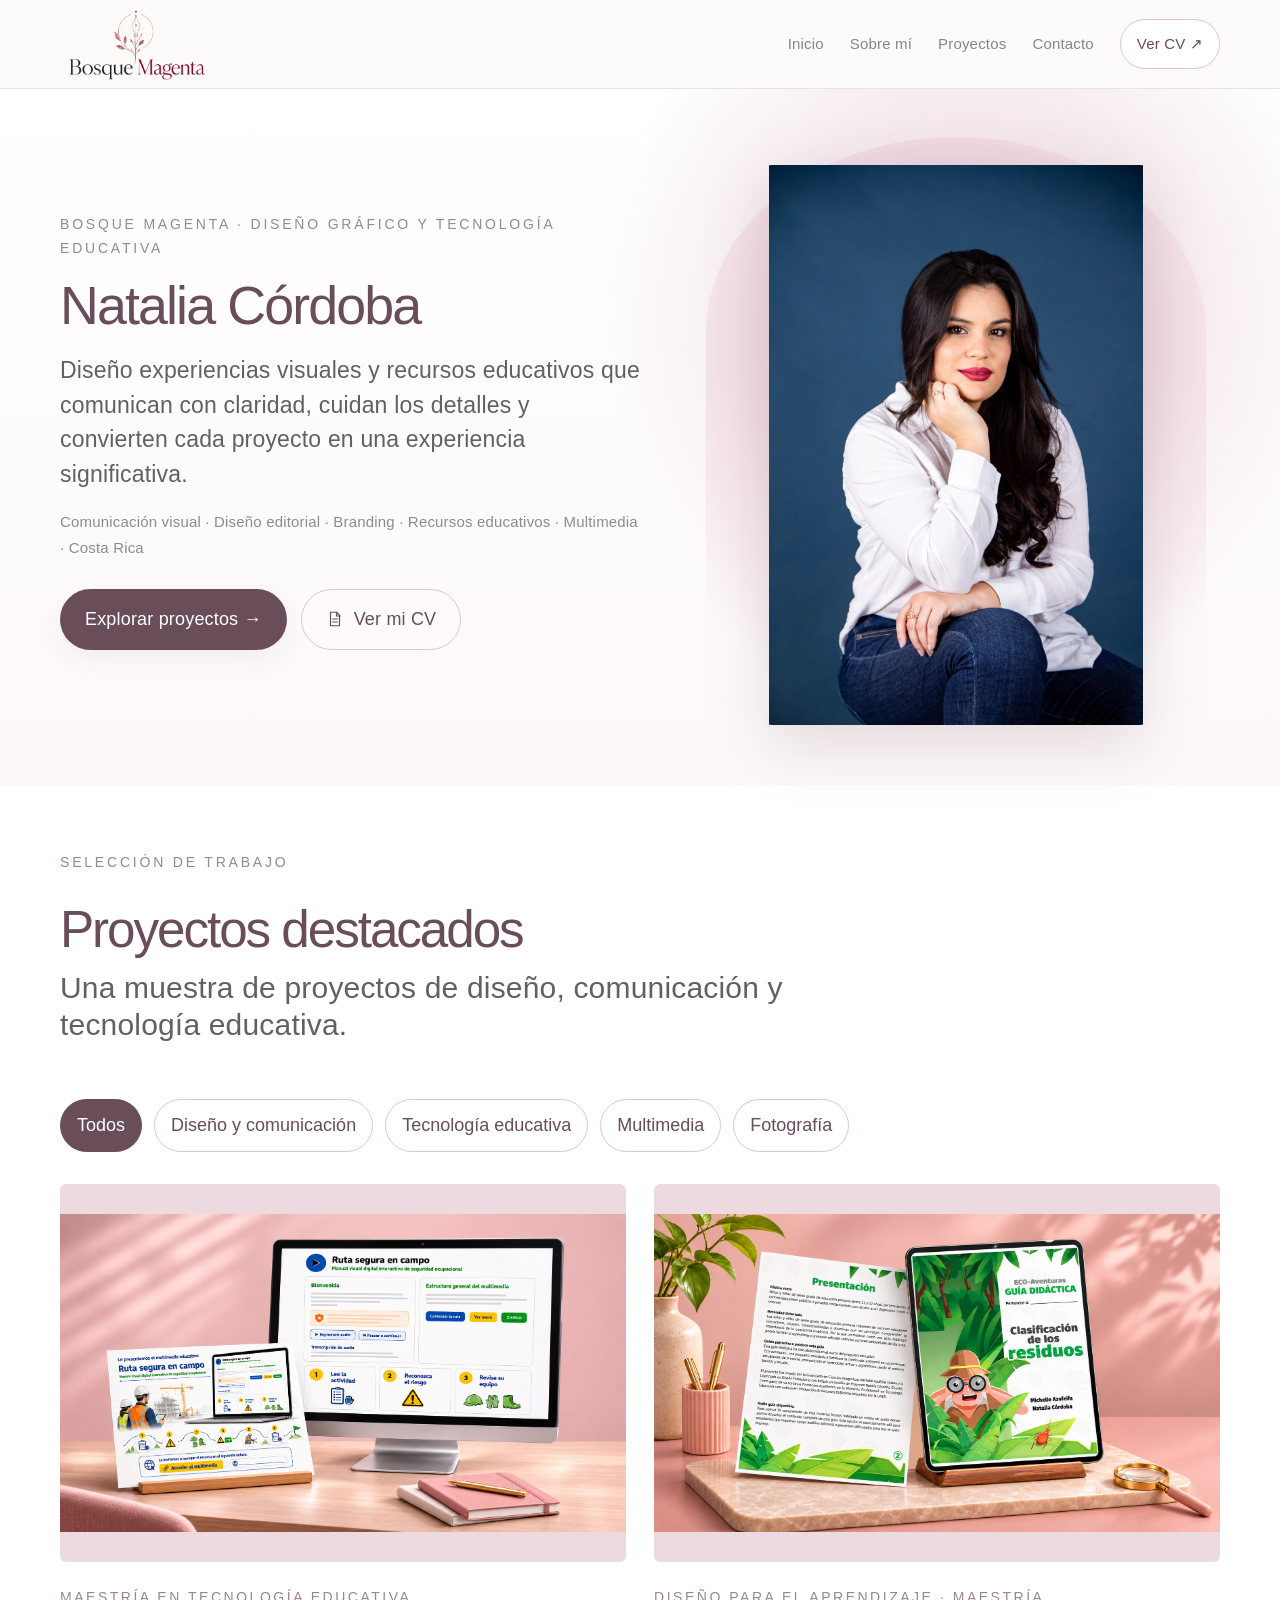
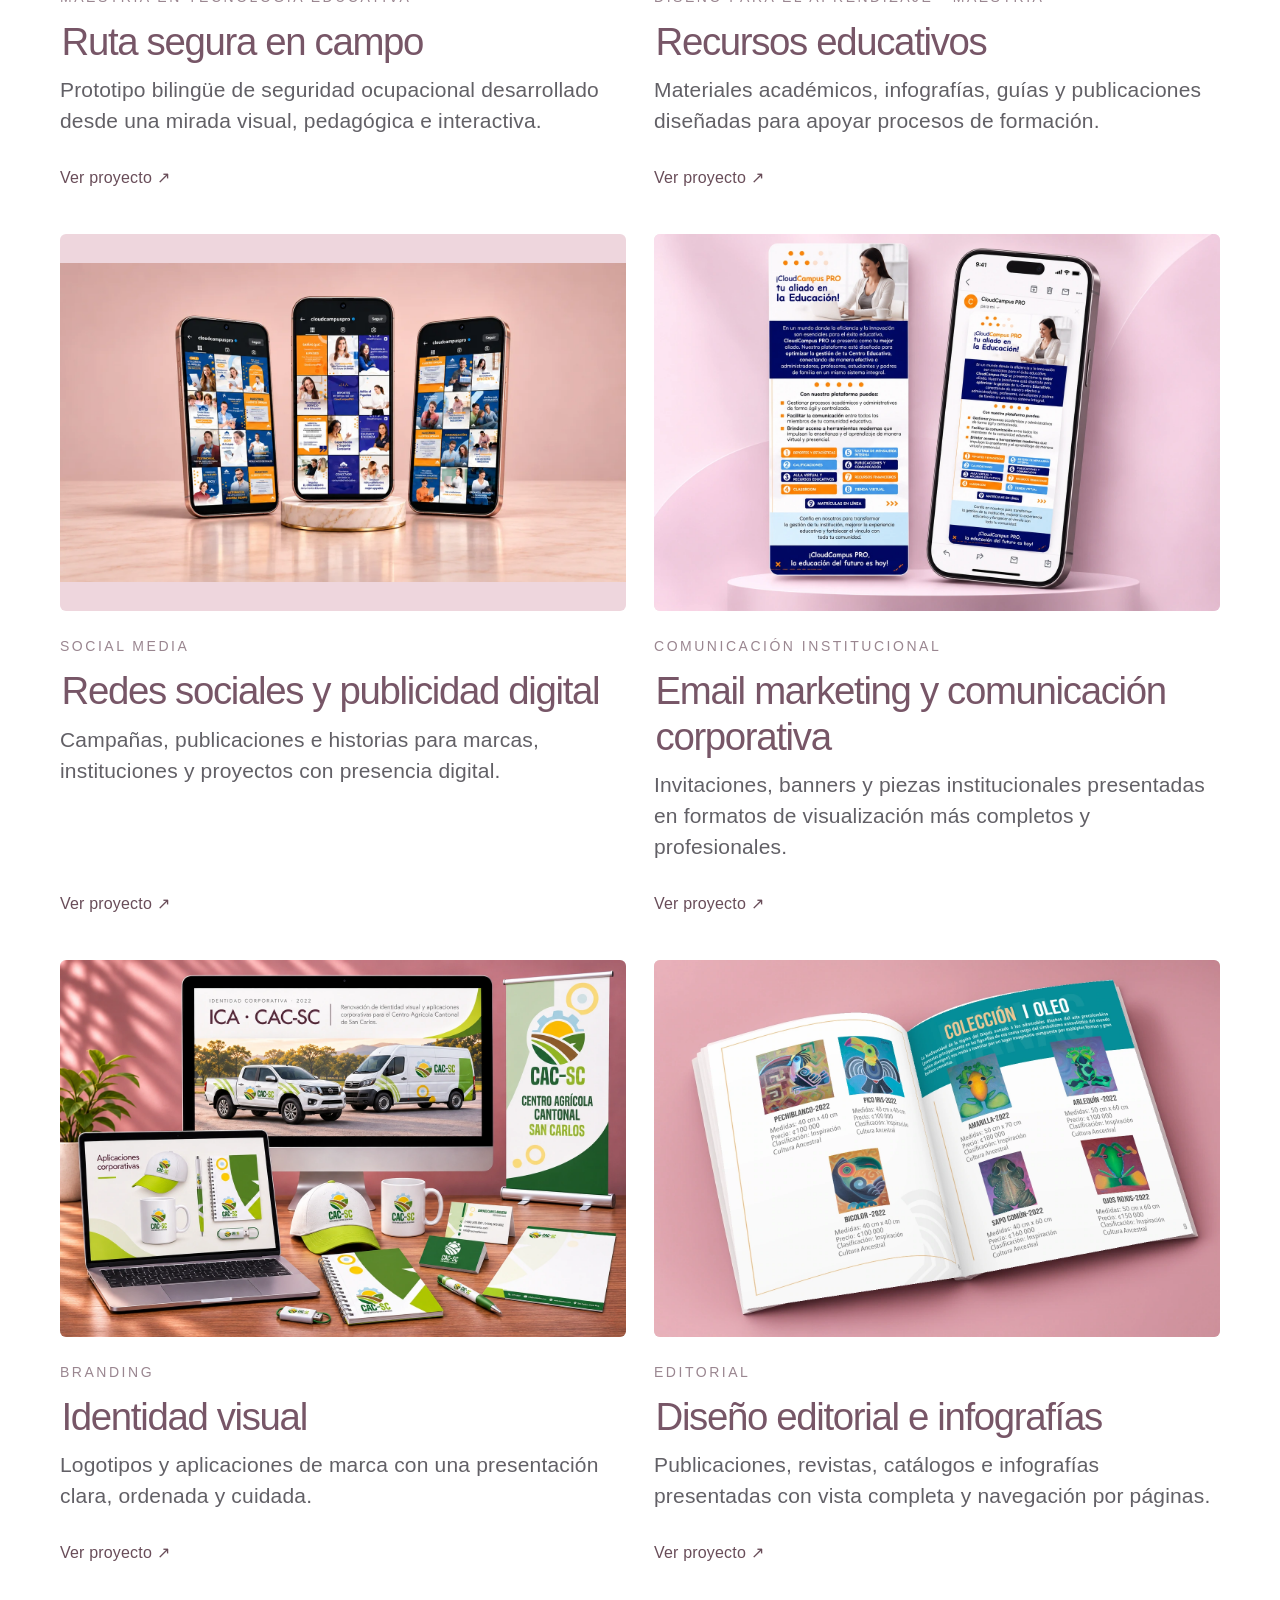
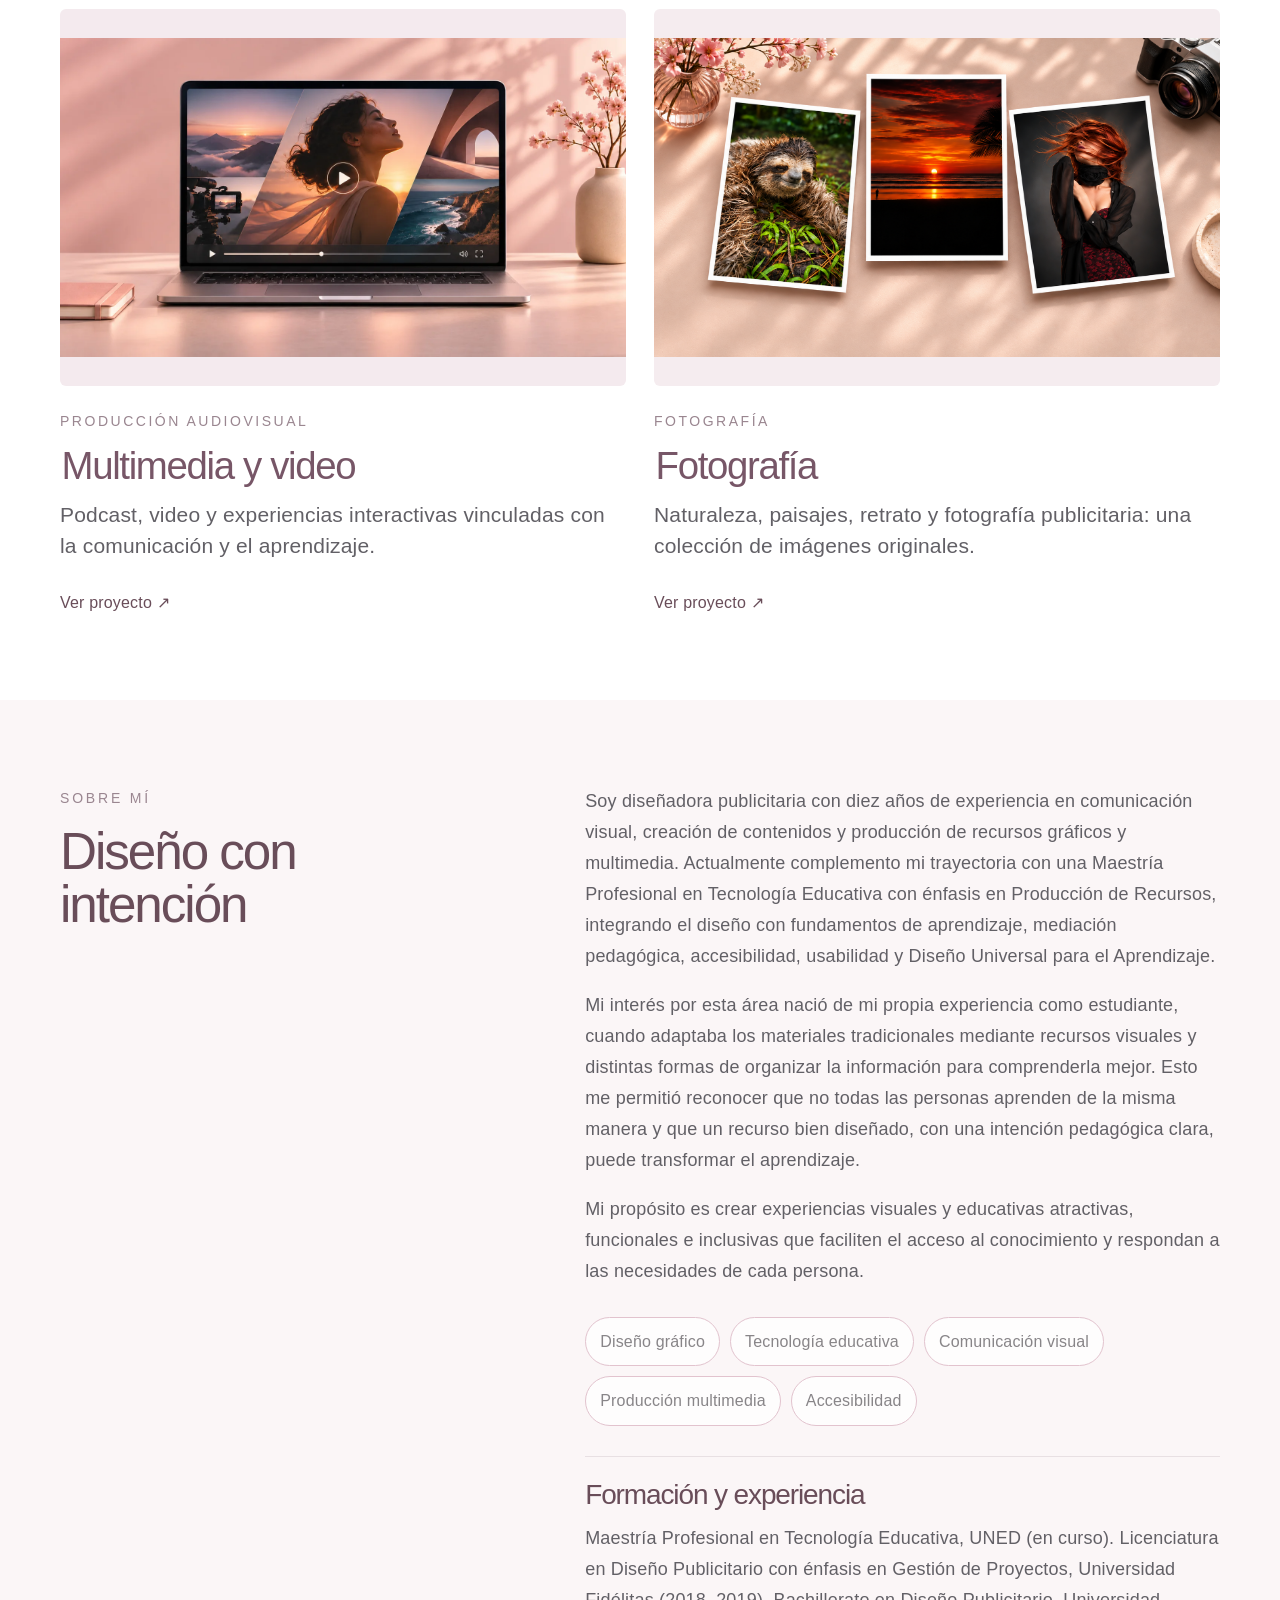
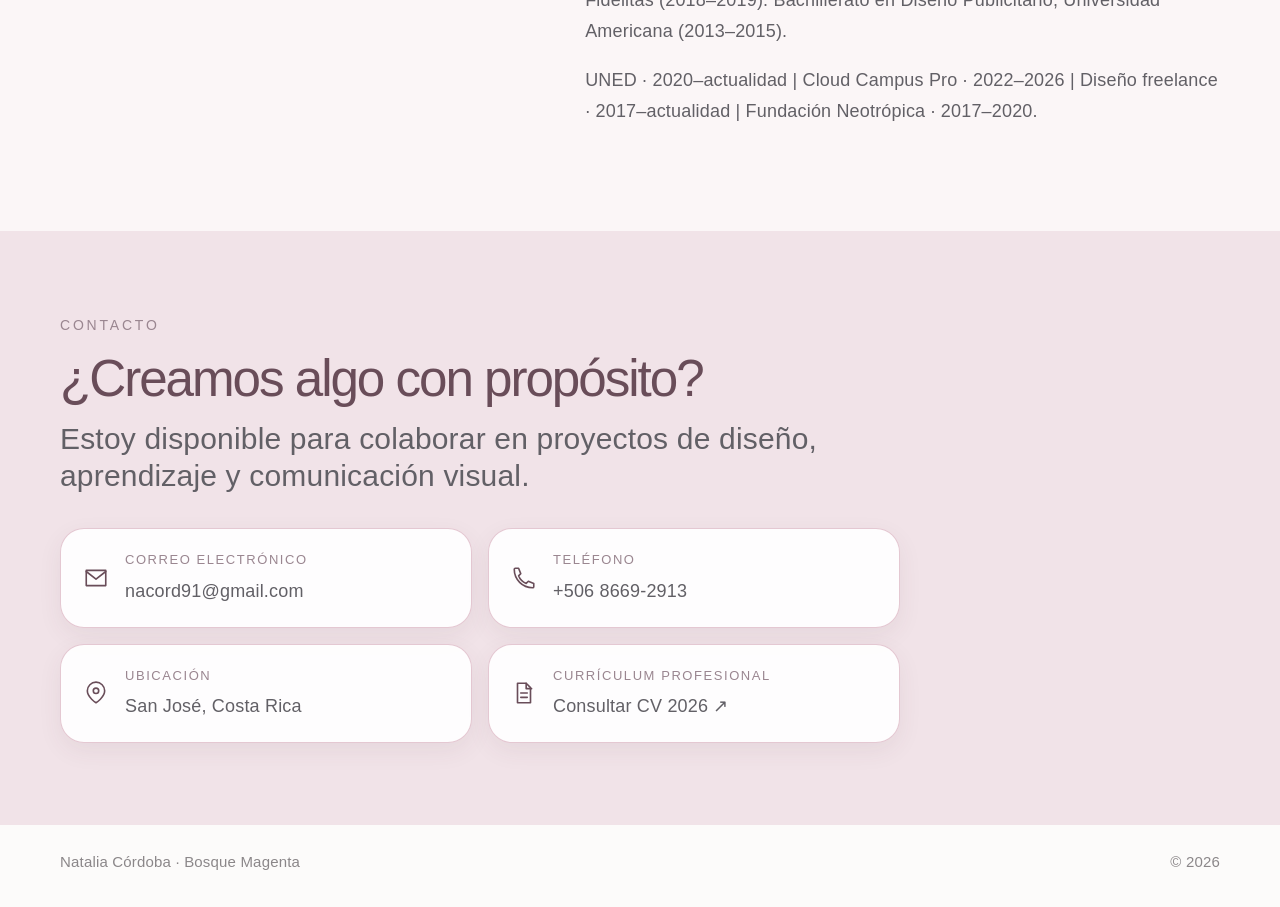
==== commit 98c67b38: "Actualizar portada de redes sociales con mockup minimalista aprobado" ====
--- a/index.html
+++ b/index.html
@@ -149,7 +149,7 @@
 </div>
 </article>
 <article class="project" data-category="design">
-<a class="cover" href="#view-contenido-para-redes"><img alt="Vista previa de Redes sociales y publicidad digital" data-local-src="assets/redes-portada-corregida.webp" loading="lazy"/></a>
+<a class="cover" href="#view-contenido-para-redes"><img alt="Vista previa de Redes sociales y publicidad digital" src="assets/portada-redes-escritorio.webp" loading="lazy"/></a>
 <div class="project-copy">
 <p class="eyebrow">Social media</p>
 <h3>Redes sociales y publicidad digital</h3>
@@ -278,7 +278,7 @@
 <figure class="iv-mark"><a class="zoom iv-logo-stage" data-local-href="assets/coral-mint.webp" aria-label="Ampliar Coral Mint"><img alt="Coral Mint" data-local-src="assets/coral-mint.webp" loading="lazy"/></a><figcaption><span>Coral Mint</span><span aria-hidden="true">↗</span></figcaption></figure>
 <figure class="iv-mark"><a class="zoom iv-logo-stage" data-local-href="assets/spread-smiles.webp" aria-label="Ampliar Spread Smiles"><img alt="Spread Smiles" data-local-src="assets/spread-smiles.webp" loading="lazy"/></a><figcaption><span>Spread Smiles</span><span aria-hidden="true">↗</span></figcaption></figure>
 <figure class="iv-mark"><a class="zoom iv-logo-stage" data-local-href="assets/medica-capacitaciones.webp" aria-label="Ampliar Médica Capacitaciones"><img alt="Médica Capacitaciones" data-local-src="assets/medica-capacitaciones.webp" loading="lazy"/></a><figcaption><span>Médica Capacitaciones</span><span aria-hidden="true">↗</span></figcaption></figure>
-</div></section><div class="iv-end"><a class="btn" href="#proyectos">Ver otros proyectos</a></div></main><main class="wrap detail" data-project="contenido-para-redes" data-view="contenido-para-redes" hidden="" id="view-contenido-para-redes"><p class="eyebrow">Portafolio / Redes sociales y publicidad digital</p><h1>Redes sociales y publicidad digital</h1><p class="lead">Campañas y contenidos digitales organizados por marca. Explorá publicaciones, historias y piezas originales en su contexto de uso.</p><nav aria-label="Proyectos de esta categoría" class="case-index social-index"><a href="#contenido-para-redes-caso-1">CloudCampus PRO · Campañas</a><a href="#contenido-para-redes-caso-2">CloudCampus PRO · Efemérides</a><a href="#contenido-para-redes-caso-3">ADCON</a><a href="#contenido-para-redes-caso-4">Mi Secre Virtual</a><a href="#contenido-para-redes-caso-5">Fundación Neotrópica</a><a href="#contenido-para-redes-caso-6">CAC-SC</a></nav><section class="case social-case" id="contenido-para-redes-caso-1"><h2>CloudCampus PRO · Campañas</h2><p class="case-desc">Contenido comercial, testimonios y adaptación de mensajes para publicaciones e historias.</p><div class="social-showcase social-double"><a aria-label="Ampliar los tres feeds de Instagram" class="zoom social-mockup" data-local-href="assets/redes-portada-corregida.webp"><img alt="Tres feeds de Instagram de CloudCampus PRO" data-local-src="assets/redes-portada-corregida.webp" loading="lazy"/></a><a aria-label="Ampliar presentación de CloudCampus PRO · Campañas" class="zoom social-mockup" data-local-href="assets/redes-cloud-publicacion-historia.webp"><img alt="Mockup de CloudCampus PRO · Campañas" data-local-src="assets/redes-cloud-publicacion-historia.webp" loading="lazy"/></a></div><div class="gallery detail-gallery social-originals"><figure><a class="zoom" data-local-href="assets/cloud-campus-instagram.webp"><img alt="Vista general del feed de Instagram" data-local-src="assets/cloud-campus-instagram.webp" loading="lazy"/></a><figcaption>Vista general del feed de Instagram</figcaption></figure><figure><a class="zoom" data-local-href="assets/comunicacion-academica-post.webp"><img alt="Seguimiento académico · publicación" data-local-src="assets/comunicacion-academica-post.webp" loading="lazy"/></a><figcaption>Seguimiento académico · publicación</figcaption></figure><figure><a class="zoom" data-local-href="assets/comunicacion-academica-historia.webp"><img alt="Seguimiento académico · historia" data-local-src="assets/comunicacion-academica-historia.webp" loading="lazy"/></a><figcaption>Seguimiento académico · historia</figcaption></figure><figure><a class="zoom" data-local-href="assets/campana-digital-2.webp"><img alt="Organiza, planifica y mejora" data-local-src="assets/campana-digital-2.webp" loading="lazy"/></a><figcaption>Organiza, planifica y mejora</figcaption></figure><figure><a class="zoom" data-local-href="assets/feed-original-1.webp"><img alt="Feed original · 1" data-local-src="assets/feed-original-1.webp" loading="lazy"/></a><figcaption>Feed original · 1</figcaption></figure><figure><a class="zoom" data-local-href="assets/feed-original-2.webp"><img alt="Feed original · 2" data-local-src="assets/feed-original-2.webp" loading="lazy"/></a><figcaption>Feed original · 2</figcaption></figure><figure><a class="zoom" data-local-href="assets/feed-original-3.webp"><img alt="Feed original · 3" data-local-src="assets/feed-original-3.webp" loading="lazy"/></a><figcaption>Feed original · 3</figcaption></figure></div></section><section class="case social-case" id="contenido-para-redes-caso-2"><h2>CloudCampus PRO · Efemérides</h2><p class="case-desc">Piezas para fechas especiales y participación de la comunidad educativa.</p><div class="social-showcase"><a aria-label="Ampliar presentación de CloudCampus PRO · Efemérides" class="zoom social-mockup" data-local-href="assets/redes-cloud-efemerides.webp"><img alt="Mockup de CloudCampus PRO · Efemérides" data-local-src="assets/redes-cloud-efemerides.webp" loading="lazy"/></a></div><div class="gallery detail-gallery social-originals"><figure><a class="zoom" data-local-href="assets/amor-y-amistad.webp"><img alt="Día del Amor y la Amistad" data-local-src="assets/amor-y-amistad.webp" loading="lazy"/></a><figcaption>Día del Amor y la Amistad</figcaption></figure><figure><a class="zoom" data-local-href="assets/historia-1.webp"><img alt="Día del Niño" data-local-src="assets/historia-1.webp" loading="lazy"/></a><figcaption>Día del Niño</figcaption></figure><figure><a class="zoom" data-local-href="assets/historia-2.webp"><img alt="Independencia centroamericana" data-local-src="assets/historia-2.webp" loading="lazy"/></a><figcaption>Independencia centroamericana</figcaption></figure></div><div class="email-showcase single"><figure class="email-piece"><a class="zoom mockup-display" data-local-href="assets/mockup-facebook-navidad.webp"><img alt="Portada navideña de Facebook" data-local-src="assets/mockup-facebook-navidad.webp" loading="lazy"/></a><figcaption>Portada navideña de Facebook</figcaption><a class="more zoom-original" data-local-href="assets/banner-corporativo.webp" rel="noopener" target="_blank">Ver portada original ↗</a></figure></div></section><section class="case social-case" id="contenido-para-redes-caso-3"><h2>ADCON</h2><p class="case-desc">Publicidad para la aplicación de gestión de visitas.</p><div class="social-showcase"><a aria-label="Ampliar presentación de ADCON" class="zoom social-mockup" data-local-href="assets/redes-adcon-campana.webp"><img alt="Mockup de ADCON" data-local-src="assets/redes-adcon-campana.webp" loading="lazy"/></a></div><div class="gallery detail-gallery social-originals"><figure><a class="zoom" data-local-href="assets/adcon-plan-premium.webp"><img alt="Plan Premium" data-local-src="assets/adcon-plan-premium.webp" loading="lazy"/></a><figcaption>Plan Premium</figcaption></figure><figure><a class="zoom" data-local-href="assets/adcon-aplicacion.webp"><img alt="Lanzamiento de la aplicación" data-local-src="assets/adcon-aplicacion.webp" loading="lazy"/></a><figcaption>Lanzamiento de la aplicación</figcaption></figure></div></section><section class="case social-case" id="contenido-para-redes-caso-4"><h2>Mi Secre Virtual</h2><p class="case-desc">Serie de publicaciones para servicios de recepción y secretaría virtual.</p><div class="social-showcase"><a aria-label="Ampliar presentación de Mi Secre Virtual" class="zoom social-mockup" data-local-href="assets/redes-mi-secre-feed.webp"><img alt="Mockup de Mi Secre Virtual" data-local-src="assets/redes-mi-secre-feed.webp" loading="lazy"/></a></div><div class="gallery detail-gallery social-originals"><figure><a class="zoom" data-local-href="assets/mi-secre-virtual-post-1.webp"><img alt="Publicación promocional · 1" data-local-src="assets/mi-secre-virtual-post-1.webp" loading="lazy"/></a><figcaption>Publicación promocional · 1</figcaption></figure><figure><a class="zoom" data-local-href="assets/mi-secre-virtual-post-2.webp"><img alt="Publicación promocional · 2" data-local-src="assets/mi-secre-virtual-post-2.webp" loading="lazy"/></a><figcaption>Publicación promocional · 2</figcaption></figure><figure><a class="zoom" data-local-href="assets/mi-secre-virtual-post-3.webp"><img alt="Publicación promocional · 3" data-local-src="assets/mi-secre-virtual-post-3.webp" loading="lazy"/></a><figcaption>Publicación promocional · 3</figcaption></figure><figure><a class="zoom" data-local-href="assets/mi-secre-virtual-post-4.webp"><img alt="Publicación promocional · 4" data-local-src="assets/mi-secre-virtual-post-4.webp" loading="lazy"/></a><figcaption>Publicación promocional · 4</figcaption></figure><figure><a class="zoom" data-local-href="assets/mi-secre-virtual-post-5.webp"><img alt="Publicación promocional · 5" data-local-src="assets/mi-secre-virtual-post-5.webp" loading="lazy"/></a><figcaption>Publicación promocional · 5</figcaption></figure><figure><a class="zoom" data-local-href="assets/mi-secre-virtual-post-6.webp"><img alt="Publicación promocional · 6" data-local-src="assets/mi-secre-virtual-post-6.webp" loading="lazy"/></a><figcaption>Publicación promocional · 6</figcaption></figure></div></section><section class="case social-case" id="contenido-para-redes-caso-5"><h2>Fundación Neotrópica</h2><p class="case-desc">Diseño de piezas de comunicación ambiental, divulgación de actividades y proyectos de conservación.</p><figure class="neo-composition"><a class="zoom" data-local-href="assets/neotropica-composicion-final.webp" aria-label="Ampliar composición de Fundación Neotrópica"><img data-local-src="assets/neotropica-composicion-final.webp" alt="Composición de cuatro piezas de Fundación Neotrópica: monitor, afiche, laptop y tableta sobre fondo rosado" loading="lazy"/></a><figcaption>Comunicación ambiental · Fundación Neotrópica</figcaption></figure><div class="neo-art-links" aria-label="Artes individuales"><a class="zoom" data-local-href="assets/neotropica-conversatorio-original.jpg" aria-label="Ampliar arte original: Conversatorio">Conversatorio <span aria-hidden="true">↗</span></a><a class="zoom" data-local-href="assets/neotropica-amigo-naturaleza-original.jpg" aria-label="Ampliar arte original: Amigo de la naturaleza">Amigo de la naturaleza <span aria-hidden="true">↗</span></a><a class="zoom" data-local-href="assets/neotropica-manglares-original.jpg" aria-label="Ampliar arte original: Proyecto Manglares">Proyecto Manglares <span aria-hidden="true">↗</span></a><a class="zoom" data-local-href="assets/neotropica-vida-silvestre-original.jpg" aria-label="Ampliar arte original: Vida silvestre">Vida silvestre <span aria-hidden="true">↗</span></a></div></section><section class="case social-case" id="contenido-para-redes-caso-6"><h2>CAC-SC</h2><p class="case-desc">Comunicación de la renovación de marca y proyectos agrícolas.</p><div class="social-showcase"><a aria-label="Ampliar presentación de CAC-SC" class="zoom social-mockup" data-local-href="assets/redes-cac-campana.webp"><img alt="Mockup de CAC-SC" data-local-src="assets/redes-cac-campana.webp" loading="lazy"/></a></div><div class="gallery detail-gallery social-originals"><figure><a class="zoom" data-local-href="assets/renovacion-de-marca.webp"><img alt="Renovacion de marca" data-local-src="assets/renovacion-de-marca.webp" loading="lazy"/></a><figcaption>Renovacion de marca</figcaption></figure><figure><a class="zoom" data-local-href="assets/campana-agricola.webp"><img alt="Campana agricola" data-local-src="assets/campana-agricola.webp" loading="lazy"/></a><figcaption>Campana agricola</figcaption></figure></div></section><a class="btn" href="#proyectos">Ver otros proyectos</a></main><main class="wrap detail" data-project="comunicacion-corporativa" data-view="comunicacion-corporativa" hidden="" id="view-comunicacion-corporativa"><p class="eyebrow">Portafolio / Email marketing y comunicación corporativa</p><h1>Email marketing y comunicación corporativa</h1><p class="lead">Invitaciones, banners, eventos y aplicaciones de comunicación institucional.</p><div class="detail-preview"><img alt="Vista previa del proyecto" data-local-src="assets/mockup-aliado.webp"/></div><nav aria-label="Proyectos de esta categoría" class="case-index"><a href="#comunicacion-corporativa-caso-1">Cloud Campus Pro · email marketing</a><a href="#comunicacion-corporativa-caso-2">Cloud Campus Pro · eventos y lanzamiento</a><a href="#comunicacion-corporativa-invitacion">Cloud Campus Pro · Día del Maestro</a><a href="#comunicacion-corporativa-caso-3">UNED · comunicación académica</a><a href="#comunicacion-corporativa-caso-4">Heladería Don Juan · refrescamiento de marca y lanzamiento</a><a href="#comunicacion-corporativa-caso-5">Banda Municipal de San José · uniformes</a></nav><section class="case" id="comunicacion-corporativa-caso-1"><h2>Cloud Campus Pro · email marketing</h2><p class="case-desc">Diseño de correos comerciales y convocatorias.</p><div class="email-showcase"><figure class="email-piece"><a class="zoom mockup-display" data-local-href="assets/mockup-aliado.webp"><img alt="Tu aliado en la educación · correo para prospectos" data-local-src="assets/mockup-aliado.webp" loading="lazy"/></a><figcaption>Tu aliado en la educación · correo para prospectos</figcaption><a class="more zoom-original" data-local-href="assets/email-marketing.webp" rel="noopener" target="_blank">Ver diseño original completo ↗</a></figure><figure class="email-piece"><a class="zoom mockup-display" data-local-href="assets/mockup-conectados.webp"><img alt="Conectados · invitación al lanzamiento en Honduras" data-local-src="assets/mockup-conectados.webp" loading="lazy"/></a><figcaption>Conectados · invitación al lanzamiento en Honduras</figcaption><a class="more zoom-original" data-local-href="assets/invitacion-digital.webp" rel="noopener" target="_blank">Ver diseño original completo ↗</a></figure><figure class="email-piece"><a class="zoom mockup-display" data-local-href="assets/mockup-email-youtube.webp"><img alt="Correo horizontal · Suscripción a YouTube" data-local-src="assets/mockup-email-youtube.webp" loading="lazy"/></a><figcaption>Correo horizontal · Suscripción a YouTube</figcaption><a class="more zoom-original" data-local-href="assets/banner-youtube.webp" rel="noopener" target="_blank">Ver arte original completo ↗</a></figure></div></section><section class="case" id="comunicacion-corporativa-caso-2"><h2>Cloud Campus Pro · eventos y lanzamiento</h2><p class="case-desc">Piezas para canales digitales y lanzamiento de producto.</p><div class="gallery detail-gallery"><figure><a class="zoom" data-local-href="assets/campana-digital-1.webp"><img alt="Conectados · lanzamiento en Honduras" data-local-src="assets/campana-digital-1.webp" loading="lazy"/></a><figcaption>Conectados · lanzamiento en Honduras</figcaption></figure></div></section><section class="case" id="comunicacion-corporativa-invitacion"><h2>Cloud Campus Pro · Día del Maestro</h2><p class="case-desc">Invitación a participar en la campaña de reconocimiento docente.</p><div class="email-showcase single"><figure class="email-piece"><a class="zoom mockup-display" href="assets/embedded/956be0aea0a73d6a.webp" target="_blank" rel="noopener"><img alt="Invitación · Día del Maestro" src="assets/embedded/956be0aea0a73d6a.webp" loading="lazy"/></a><figcaption>Invitación · Día del Maestro</figcaption><a class="more zoom-original" data-local-href="assets/invitacion-dia-maestro-original.jpg" rel="noopener" target="_blank">Ver diseño original completo ↗</a></figure></div></section><section class="case" id="comunicacion-corporativa-caso-3"><h2>UNED · comunicación académica</h2><p class="case-desc">Afiches y materiales informativos para actividades universitarias, presentados en mockups de iPad para una visualización más limpia y profesional.</p><div class="email-showcase"><figure class="email-piece"><a class="zoom mockup-display" data-local-href="assets/uned-seminario-tablet.webp"><img alt="Seminario de Actualización Profesional 2026" data-local-src="assets/uned-seminario-tablet.webp" loading="lazy"/></a><figcaption>Seminario de Actualización Profesional 2026</figcaption><a class="more zoom-original" data-local-href="assets/seminario-2026.webp" rel="noopener" target="_blank">Ver arte original completo ↗</a></figure><figure class="email-piece"><a class="zoom mockup-display" data-local-href="assets/uned-global-game-jam-tablet.webp"><img alt="Global Game Jam 2023" data-local-src="assets/uned-global-game-jam-tablet.webp" loading="lazy"/></a><figcaption>Global Game Jam 2023</figcaption><a class="more zoom-original" data-local-href="assets/global-game-jam-2023.webp" rel="noopener" target="_blank">Ver arte original completo ↗</a></figure><figure class="email-piece"><a class="zoom mockup-display" data-local-href="assets/uned-ciencia-tablet.webp"><img alt="Ciencia sin barreras" data-local-src="assets/uned-ciencia-tablet.webp" loading="lazy"/></a><figcaption>Ciencia sin barreras</figcaption><a class="more zoom-original" data-local-href="assets/ciencia-sin-barreras.webp" rel="noopener" target="_blank">Ver arte original completo ↗</a></figure><figure class="email-piece"><a class="zoom mockup-display" data-local-href="assets/uned-reconocimiento-tablet.webp"><img alt="Reconocimiento de asignaturas" data-local-src="assets/uned-reconocimiento-tablet.webp" loading="lazy"/></a><figcaption>Reconocimiento de asignaturas</figcaption><a class="more zoom-original" data-local-href="assets/reconocimiento-de-asignaturas.webp" rel="noopener" target="_blank">Ver arte original completo ↗</a><a class="more" href="https://www.uned.ac.cr/vida-estudiantil/dependencias/oficina-de-registro-y-administracion-estudiantil/servicios/reconocimiento-de-asignaturas-de-carrera" rel="noopener" target="_blank">Consultar información UNED ↗</a></figure></div></section><section class="case" id="comunicacion-corporativa-caso-4"><h2>Heladería Don Juan · refrescamiento de marca y lanzamiento de producto</h2><p class="case-desc">Proyecto académico de Licenciatura en Diseño Publicitario. Refrescamiento de la línea gráfica de la heladería, conservando su logotipo original, y propuesta de campaña publicitaria para el lanzamiento de una nueva paleta de sorbetera elaborada a base de frutas, sin azúcar. Incluyó diseño de empaque, volante, anuncio de prensa y rotulación vehicular.</p><div class="email-showcase single"><figure class="email-piece"><a class="zoom mockup-display" data-local-href="assets/mockup-don-juan-empaque.webp"><img alt="Diseño de empaque · Paletas de sorbetera" data-local-src="assets/mockup-don-juan-empaque.webp" loading="lazy"/></a><figcaption>Diseño de empaque · Paletas de sorbetera</figcaption><a class="more zoom-original" data-local-href="assets/don-juan-empaque.webp" rel="noopener" target="_blank">Ver empaque original ↗</a></figure><figure class="email-piece"><a class="zoom mockup-display" data-local-href="assets/mockup-don-juan-publicidad.webp"><img alt="Publicidad impresa · Volante y prensa" data-local-src="assets/mockup-don-juan-publicidad.webp" loading="lazy"/></a><figcaption>Publicidad impresa · Volante y prensa</figcaption><a class="more zoom-original" data-local-href="assets/don-juan-volante.webp" rel="noopener" target="_blank">Ver volante original ↗</a><a class="more zoom-original" data-local-href="assets/don-juan-prensa.webp" rel="noopener" target="_blank">Ver anuncio de prensa original ↗</a></figure><figure class="email-piece"><a class="zoom mockup-display" data-local-href="assets/mockup-don-juan-bus.webp"><img alt="Publicidad exterior · Rotulación de autobús" data-local-src="assets/mockup-don-juan-bus.webp" loading="lazy"/></a><figcaption>Publicidad exterior · Rotulación de autobús</figcaption><a class="more zoom-original" data-local-href="assets/don-juan-autobus.webp" rel="noopener" target="_blank">Ver rotulación original ↗</a></figure></div></section><section class="case" id="comunicacion-corporativa-caso-5"><h2>Banda Municipal de San José</h2><p class="case-desc">Propuestas gráficas para uniformes de la Banda Municipal de San José, presentadas en una composición tipo mesa de diseño para mostrar el boceto técnico, la aplicación del uniforme y la línea visual del proyecto.</p><div class="email-showcase single"><figure class="email-piece"><a class="zoom mockup-display" href="assets/embedded/72cbb6bb1a4ac9e3.png" target="_blank" rel="noopener"><img alt="Presentación del diseño de uniformes de la Banda Municipal de San José" src="assets/embedded/72cbb6bb1a4ac9e3.png" loading="lazy"/></a><figcaption>Presentación del diseño de uniformes</figcaption></figure></div><div class="gallery detail-gallery"><figure><a class="zoom" data-local-href="assets/propuesta-uniformes.webp"><img alt="Propuesta uniformes" data-local-src="assets/propuesta-uniformes.webp" loading="lazy"/></a><figcaption>Boceto técnico original</figcaption></figure><figure><a class="zoom" data-local-href="assets/aplicacion-uniformes.webp"><img alt="Aplicacion uniformes" data-local-src="assets/aplicacion-uniformes.webp" loading="lazy"/></a><figcaption>Aplicación del uniforme</figcaption></figure></div></section><a class="btn" href="#proyectos">Ver otros proyectos</a></main>
+</div></section><div class="iv-end"><a class="btn" href="#proyectos">Ver otros proyectos</a></div></main><main class="wrap detail" data-project="contenido-para-redes" data-view="contenido-para-redes" hidden="" id="view-contenido-para-redes"><p class="eyebrow">Portafolio / Redes sociales y publicidad digital</p><h1>Redes sociales y publicidad digital</h1><p class="lead">Campañas y contenidos digitales organizados por marca. Explorá publicaciones, historias y piezas originales en su contexto de uso.</p><nav aria-label="Proyectos de esta categoría" class="case-index social-index"><a href="#contenido-para-redes-caso-1">CloudCampus PRO · Campañas</a><a href="#contenido-para-redes-caso-2">CloudCampus PRO · Efemérides</a><a href="#contenido-para-redes-caso-3">ADCON</a><a href="#contenido-para-redes-caso-4">Mi Secre Virtual</a><a href="#contenido-para-redes-caso-5">Fundación Neotrópica</a><a href="#contenido-para-redes-caso-6">CAC-SC</a></nav><section class="case social-case" id="contenido-para-redes-caso-1"><h2>CloudCampus PRO · Campañas</h2><p class="case-desc">Contenido comercial, testimonios y adaptación de mensajes para publicaciones e historias.</p><div class="social-showcase social-double"><a aria-label="Ampliar los tres feeds de Instagram" class="zoom social-mockup" href="assets/portada-redes-escritorio.webp"><img alt="Tres feeds de Instagram de CloudCampus PRO" src="assets/portada-redes-escritorio.webp" loading="lazy"/></a><a aria-label="Ampliar presentación de CloudCampus PRO · Campañas" class="zoom social-mockup" data-local-href="assets/redes-cloud-publicacion-historia.webp"><img alt="Mockup de CloudCampus PRO · Campañas" data-local-src="assets/redes-cloud-publicacion-historia.webp" loading="lazy"/></a></div><div class="gallery detail-gallery social-originals"><figure><a class="zoom" data-local-href="assets/cloud-campus-instagram.webp"><img alt="Vista general del feed de Instagram" data-local-src="assets/cloud-campus-instagram.webp" loading="lazy"/></a><figcaption>Vista general del feed de Instagram</figcaption></figure><figure><a class="zoom" data-local-href="assets/comunicacion-academica-post.webp"><img alt="Seguimiento académico · publicación" data-local-src="assets/comunicacion-academica-post.webp" loading="lazy"/></a><figcaption>Seguimiento académico · publicación</figcaption></figure><figure><a class="zoom" data-local-href="assets/comunicacion-academica-historia.webp"><img alt="Seguimiento académico · historia" data-local-src="assets/comunicacion-academica-historia.webp" loading="lazy"/></a><figcaption>Seguimiento académico · historia</figcaption></figure><figure><a class="zoom" data-local-href="assets/campana-digital-2.webp"><img alt="Organiza, planifica y mejora" data-local-src="assets/campana-digital-2.webp" loading="lazy"/></a><figcaption>Organiza, planifica y mejora</figcaption></figure><figure><a class="zoom" data-local-href="assets/feed-original-1.webp"><img alt="Feed original · 1" data-local-src="assets/feed-original-1.webp" loading="lazy"/></a><figcaption>Feed original · 1</figcaption></figure><figure><a class="zoom" data-local-href="assets/feed-original-2.webp"><img alt="Feed original · 2" data-local-src="assets/feed-original-2.webp" loading="lazy"/></a><figcaption>Feed original · 2</figcaption></figure><figure><a class="zoom" data-local-href="assets/feed-original-3.webp"><img alt="Feed original · 3" data-local-src="assets/feed-original-3.webp" loading="lazy"/></a><figcaption>Feed original · 3</figcaption></figure></div></section><section class="case social-case" id="contenido-para-redes-caso-2"><h2>CloudCampus PRO · Efemérides</h2><p class="case-desc">Piezas para fechas especiales y participación de la comunidad educativa.</p><div class="social-showcase"><a aria-label="Ampliar presentación de CloudCampus PRO · Efemérides" class="zoom social-mockup" data-local-href="assets/redes-cloud-efemerides.webp"><img alt="Mockup de CloudCampus PRO · Efemérides" data-local-src="assets/redes-cloud-efemerides.webp" loading="lazy"/></a></div><div class="gallery detail-gallery social-originals"><figure><a class="zoom" data-local-href="assets/amor-y-amistad.webp"><img alt="Día del Amor y la Amistad" data-local-src="assets/amor-y-amistad.webp" loading="lazy"/></a><figcaption>Día del Amor y la Amistad</figcaption></figure><figure><a class="zoom" data-local-href="assets/historia-1.webp"><img alt="Día del Niño" data-local-src="assets/historia-1.webp" loading="lazy"/></a><figcaption>Día del Niño</figcaption></figure><figure><a class="zoom" data-local-href="assets/historia-2.webp"><img alt="Independencia centroamericana" data-local-src="assets/historia-2.webp" loading="lazy"/></a><figcaption>Independencia centroamericana</figcaption></figure></div><div class="email-showcase single"><figure class="email-piece"><a class="zoom mockup-display" data-local-href="assets/mockup-facebook-navidad.webp"><img alt="Portada navideña de Facebook" data-local-src="assets/mockup-facebook-navidad.webp" loading="lazy"/></a><figcaption>Portada navideña de Facebook</figcaption><a class="more zoom-original" data-local-href="assets/banner-corporativo.webp" rel="noopener" target="_blank">Ver portada original ↗</a></figure></div></section><section class="case social-case" id="contenido-para-redes-caso-3"><h2>ADCON</h2><p class="case-desc">Publicidad para la aplicación de gestión de visitas.</p><div class="social-showcase"><a aria-label="Ampliar presentación de ADCON" class="zoom social-mockup" data-local-href="assets/redes-adcon-campana.webp"><img alt="Mockup de ADCON" data-local-src="assets/redes-adcon-campana.webp" loading="lazy"/></a></div><div class="gallery detail-gallery social-originals"><figure><a class="zoom" data-local-href="assets/adcon-plan-premium.webp"><img alt="Plan Premium" data-local-src="assets/adcon-plan-premium.webp" loading="lazy"/></a><figcaption>Plan Premium</figcaption></figure><figure><a class="zoom" data-local-href="assets/adcon-aplicacion.webp"><img alt="Lanzamiento de la aplicación" data-local-src="assets/adcon-aplicacion.webp" loading="lazy"/></a><figcaption>Lanzamiento de la aplicación</figcaption></figure></div></section><section class="case social-case" id="contenido-para-redes-caso-4"><h2>Mi Secre Virtual</h2><p class="case-desc">Serie de publicaciones para servicios de recepción y secretaría virtual.</p><div class="social-showcase"><a aria-label="Ampliar presentación de Mi Secre Virtual" class="zoom social-mockup" data-local-href="assets/redes-mi-secre-feed.webp"><img alt="Mockup de Mi Secre Virtual" data-local-src="assets/redes-mi-secre-feed.webp" loading="lazy"/></a></div><div class="gallery detail-gallery social-originals"><figure><a class="zoom" data-local-href="assets/mi-secre-virtual-post-1.webp"><img alt="Publicación promocional · 1" data-local-src="assets/mi-secre-virtual-post-1.webp" loading="lazy"/></a><figcaption>Publicación promocional · 1</figcaption></figure><figure><a class="zoom" data-local-href="assets/mi-secre-virtual-post-2.webp"><img alt="Publicación promocional · 2" data-local-src="assets/mi-secre-virtual-post-2.webp" loading="lazy"/></a><figcaption>Publicación promocional · 2</figcaption></figure><figure><a class="zoom" data-local-href="assets/mi-secre-virtual-post-3.webp"><img alt="Publicación promocional · 3" data-local-src="assets/mi-secre-virtual-post-3.webp" loading="lazy"/></a><figcaption>Publicación promocional · 3</figcaption></figure><figure><a class="zoom" data-local-href="assets/mi-secre-virtual-post-4.webp"><img alt="Publicación promocional · 4" data-local-src="assets/mi-secre-virtual-post-4.webp" loading="lazy"/></a><figcaption>Publicación promocional · 4</figcaption></figure><figure><a class="zoom" data-local-href="assets/mi-secre-virtual-post-5.webp"><img alt="Publicación promocional · 5" data-local-src="assets/mi-secre-virtual-post-5.webp" loading="lazy"/></a><figcaption>Publicación promocional · 5</figcaption></figure><figure><a class="zoom" data-local-href="assets/mi-secre-virtual-post-6.webp"><img alt="Publicación promocional · 6" data-local-src="assets/mi-secre-virtual-post-6.webp" loading="lazy"/></a><figcaption>Publicación promocional · 6</figcaption></figure></div></section><section class="case social-case" id="contenido-para-redes-caso-5"><h2>Fundación Neotrópica</h2><p class="case-desc">Diseño de piezas de comunicación ambiental, divulgación de actividades y proyectos de conservación.</p><figure class="neo-composition"><a class="zoom" data-local-href="assets/neotropica-composicion-final.webp" aria-label="Ampliar composición de Fundación Neotrópica"><img data-local-src="assets/neotropica-composicion-final.webp" alt="Composición de cuatro piezas de Fundación Neotrópica: monitor, afiche, laptop y tableta sobre fondo rosado" loading="lazy"/></a><figcaption>Comunicación ambiental · Fundación Neotrópica</figcaption></figure><div class="neo-art-links" aria-label="Artes individuales"><a class="zoom" data-local-href="assets/neotropica-conversatorio-original.jpg" aria-label="Ampliar arte original: Conversatorio">Conversatorio <span aria-hidden="true">↗</span></a><a class="zoom" data-local-href="assets/neotropica-amigo-naturaleza-original.jpg" aria-label="Ampliar arte original: Amigo de la naturaleza">Amigo de la naturaleza <span aria-hidden="true">↗</span></a><a class="zoom" data-local-href="assets/neotropica-manglares-original.jpg" aria-label="Ampliar arte original: Proyecto Manglares">Proyecto Manglares <span aria-hidden="true">↗</span></a><a class="zoom" data-local-href="assets/neotropica-vida-silvestre-original.jpg" aria-label="Ampliar arte original: Vida silvestre">Vida silvestre <span aria-hidden="true">↗</span></a></div></section><section class="case social-case" id="contenido-para-redes-caso-6"><h2>CAC-SC</h2><p class="case-desc">Comunicación de la renovación de marca y proyectos agrícolas.</p><div class="social-showcase"><a aria-label="Ampliar presentación de CAC-SC" class="zoom social-mockup" data-local-href="assets/redes-cac-campana.webp"><img alt="Mockup de CAC-SC" data-local-src="assets/redes-cac-campana.webp" loading="lazy"/></a></div><div class="gallery detail-gallery social-originals"><figure><a class="zoom" data-local-href="assets/renovacion-de-marca.webp"><img alt="Renovacion de marca" data-local-src="assets/renovacion-de-marca.webp" loading="lazy"/></a><figcaption>Renovacion de marca</figcaption></figure><figure><a class="zoom" data-local-href="assets/campana-agricola.webp"><img alt="Campana agricola" data-local-src="assets/campana-agricola.webp" loading="lazy"/></a><figcaption>Campana agricola</figcaption></figure></div></section><a class="btn" href="#proyectos">Ver otros proyectos</a></main><main class="wrap detail" data-project="comunicacion-corporativa" data-view="comunicacion-corporativa" hidden="" id="view-comunicacion-corporativa"><p class="eyebrow">Portafolio / Email marketing y comunicación corporativa</p><h1>Email marketing y comunicación corporativa</h1><p class="lead">Invitaciones, banners, eventos y aplicaciones de comunicación institucional.</p><div class="detail-preview"><img alt="Vista previa del proyecto" data-local-src="assets/mockup-aliado.webp"/></div><nav aria-label="Proyectos de esta categoría" class="case-index"><a href="#comunicacion-corporativa-caso-1">Cloud Campus Pro · email marketing</a><a href="#comunicacion-corporativa-caso-2">Cloud Campus Pro · eventos y lanzamiento</a><a href="#comunicacion-corporativa-invitacion">Cloud Campus Pro · Día del Maestro</a><a href="#comunicacion-corporativa-caso-3">UNED · comunicación académica</a><a href="#comunicacion-corporativa-caso-4">Heladería Don Juan · refrescamiento de marca y lanzamiento</a><a href="#comunicacion-corporativa-caso-5">Banda Municipal de San José · uniformes</a></nav><section class="case" id="comunicacion-corporativa-caso-1"><h2>Cloud Campus Pro · email marketing</h2><p class="case-desc">Diseño de correos comerciales y convocatorias.</p><div class="email-showcase"><figure class="email-piece"><a class="zoom mockup-display" data-local-href="assets/mockup-aliado.webp"><img alt="Tu aliado en la educación · correo para prospectos" data-local-src="assets/mockup-aliado.webp" loading="lazy"/></a><figcaption>Tu aliado en la educación · correo para prospectos</figcaption><a class="more zoom-original" data-local-href="assets/email-marketing.webp" rel="noopener" target="_blank">Ver diseño original completo ↗</a></figure><figure class="email-piece"><a class="zoom mockup-display" data-local-href="assets/mockup-conectados.webp"><img alt="Conectados · invitación al lanzamiento en Honduras" data-local-src="assets/mockup-conectados.webp" loading="lazy"/></a><figcaption>Conectados · invitación al lanzamiento en Honduras</figcaption><a class="more zoom-original" data-local-href="assets/invitacion-digital.webp" rel="noopener" target="_blank">Ver diseño original completo ↗</a></figure><figure class="email-piece"><a class="zoom mockup-display" data-local-href="assets/mockup-email-youtube.webp"><img alt="Correo horizontal · Suscripción a YouTube" data-local-src="assets/mockup-email-youtube.webp" loading="lazy"/></a><figcaption>Correo horizontal · Suscripción a YouTube</figcaption><a class="more zoom-original" data-local-href="assets/banner-youtube.webp" rel="noopener" target="_blank">Ver arte original completo ↗</a></figure></div></section><section class="case" id="comunicacion-corporativa-caso-2"><h2>Cloud Campus Pro · eventos y lanzamiento</h2><p class="case-desc">Piezas para canales digitales y lanzamiento de producto.</p><div class="gallery detail-gallery"><figure><a class="zoom" data-local-href="assets/campana-digital-1.webp"><img alt="Conectados · lanzamiento en Honduras" data-local-src="assets/campana-digital-1.webp" loading="lazy"/></a><figcaption>Conectados · lanzamiento en Honduras</figcaption></figure></div></section><section class="case" id="comunicacion-corporativa-invitacion"><h2>Cloud Campus Pro · Día del Maestro</h2><p class="case-desc">Invitación a participar en la campaña de reconocimiento docente.</p><div class="email-showcase single"><figure class="email-piece"><a class="zoom mockup-display" href="assets/embedded/956be0aea0a73d6a.webp" target="_blank" rel="noopener"><img alt="Invitación · Día del Maestro" src="assets/embedded/956be0aea0a73d6a.webp" loading="lazy"/></a><figcaption>Invitación · Día del Maestro</figcaption><a class="more zoom-original" data-local-href="assets/invitacion-dia-maestro-original.jpg" rel="noopener" target="_blank">Ver diseño original completo ↗</a></figure></div></section><section class="case" id="comunicacion-corporativa-caso-3"><h2>UNED · comunicación académica</h2><p class="case-desc">Afiches y materiales informativos para actividades universitarias, presentados en mockups de iPad para una visualización más limpia y profesional.</p><div class="email-showcase"><figure class="email-piece"><a class="zoom mockup-display" data-local-href="assets/uned-seminario-tablet.webp"><img alt="Seminario de Actualización Profesional 2026" data-local-src="assets/uned-seminario-tablet.webp" loading="lazy"/></a><figcaption>Seminario de Actualización Profesional 2026</figcaption><a class="more zoom-original" data-local-href="assets/seminario-2026.webp" rel="noopener" target="_blank">Ver arte original completo ↗</a></figure><figure class="email-piece"><a class="zoom mockup-display" data-local-href="assets/uned-global-game-jam-tablet.webp"><img alt="Global Game Jam 2023" data-local-src="assets/uned-global-game-jam-tablet.webp" loading="lazy"/></a><figcaption>Global Game Jam 2023</figcaption><a class="more zoom-original" data-local-href="assets/global-game-jam-2023.webp" rel="noopener" target="_blank">Ver arte original completo ↗</a></figure><figure class="email-piece"><a class="zoom mockup-display" data-local-href="assets/uned-ciencia-tablet.webp"><img alt="Ciencia sin barreras" data-local-src="assets/uned-ciencia-tablet.webp" loading="lazy"/></a><figcaption>Ciencia sin barreras</figcaption><a class="more zoom-original" data-local-href="assets/ciencia-sin-barreras.webp" rel="noopener" target="_blank">Ver arte original completo ↗</a></figure><figure class="email-piece"><a class="zoom mockup-display" data-local-href="assets/uned-reconocimiento-tablet.webp"><img alt="Reconocimiento de asignaturas" data-local-src="assets/uned-reconocimiento-tablet.webp" loading="lazy"/></a><figcaption>Reconocimiento de asignaturas</figcaption><a class="more zoom-original" data-local-href="assets/reconocimiento-de-asignaturas.webp" rel="noopener" target="_blank">Ver arte original completo ↗</a><a class="more" href="https://www.uned.ac.cr/vida-estudiantil/dependencias/oficina-de-registro-y-administracion-estudiantil/servicios/reconocimiento-de-asignaturas-de-carrera" rel="noopener" target="_blank">Consultar información UNED ↗</a></figure></div></section><section class="case" id="comunicacion-corporativa-caso-4"><h2>Heladería Don Juan · refrescamiento de marca y lanzamiento de producto</h2><p class="case-desc">Proyecto académico de Licenciatura en Diseño Publicitario. Refrescamiento de la línea gráfica de la heladería, conservando su logotipo original, y propuesta de campaña publicitaria para el lanzamiento de una nueva paleta de sorbetera elaborada a base de frutas, sin azúcar. Incluyó diseño de empaque, volante, anuncio de prensa y rotulación vehicular.</p><div class="email-showcase single"><figure class="email-piece"><a class="zoom mockup-display" data-local-href="assets/mockup-don-juan-empaque.webp"><img alt="Diseño de empaque · Paletas de sorbetera" data-local-src="assets/mockup-don-juan-empaque.webp" loading="lazy"/></a><figcaption>Diseño de empaque · Paletas de sorbetera</figcaption><a class="more zoom-original" data-local-href="assets/don-juan-empaque.webp" rel="noopener" target="_blank">Ver empaque original ↗</a></figure><figure class="email-piece"><a class="zoom mockup-display" data-local-href="assets/mockup-don-juan-publicidad.webp"><img alt="Publicidad impresa · Volante y prensa" data-local-src="assets/mockup-don-juan-publicidad.webp" loading="lazy"/></a><figcaption>Publicidad impresa · Volante y prensa</figcaption><a class="more zoom-original" data-local-href="assets/don-juan-volante.webp" rel="noopener" target="_blank">Ver volante original ↗</a><a class="more zoom-original" data-local-href="assets/don-juan-prensa.webp" rel="noopener" target="_blank">Ver anuncio de prensa original ↗</a></figure><figure class="email-piece"><a class="zoom mockup-display" data-local-href="assets/mockup-don-juan-bus.webp"><img alt="Publicidad exterior · Rotulación de autobús" data-local-src="assets/mockup-don-juan-bus.webp" loading="lazy"/></a><figcaption>Publicidad exterior · Rotulación de autobús</figcaption><a class="more zoom-original" data-local-href="assets/don-juan-autobus.webp" rel="noopener" target="_blank">Ver rotulación original ↗</a></figure></div></section><section class="case" id="comunicacion-corporativa-caso-5"><h2>Banda Municipal de San José</h2><p class="case-desc">Propuestas gráficas para uniformes de la Banda Municipal de San José, presentadas en una composición tipo mesa de diseño para mostrar el boceto técnico, la aplicación del uniforme y la línea visual del proyecto.</p><div class="email-showcase single"><figure class="email-piece"><a class="zoom mockup-display" href="assets/embedded/72cbb6bb1a4ac9e3.png" target="_blank" rel="noopener"><img alt="Presentación del diseño de uniformes de la Banda Municipal de San José" src="assets/embedded/72cbb6bb1a4ac9e3.png" loading="lazy"/></a><figcaption>Presentación del diseño de uniformes</figcaption></figure></div><div class="gallery detail-gallery"><figure><a class="zoom" data-local-href="assets/propuesta-uniformes.webp"><img alt="Propuesta uniformes" data-local-src="assets/propuesta-uniformes.webp" loading="lazy"/></a><figcaption>Boceto técnico original</figcaption></figure><figure><a class="zoom" data-local-href="assets/aplicacion-uniformes.webp"><img alt="Aplicacion uniformes" data-local-src="assets/aplicacion-uniformes.webp" loading="lazy"/></a><figcaption>Aplicación del uniforme</figcaption></figure></div></section><a class="btn" href="#proyectos">Ver otros proyectos</a></main>
 <footer class="wrap">
 <span>Natalia Córdoba · Bosque Magenta</span>
 <span>© 2026</span>
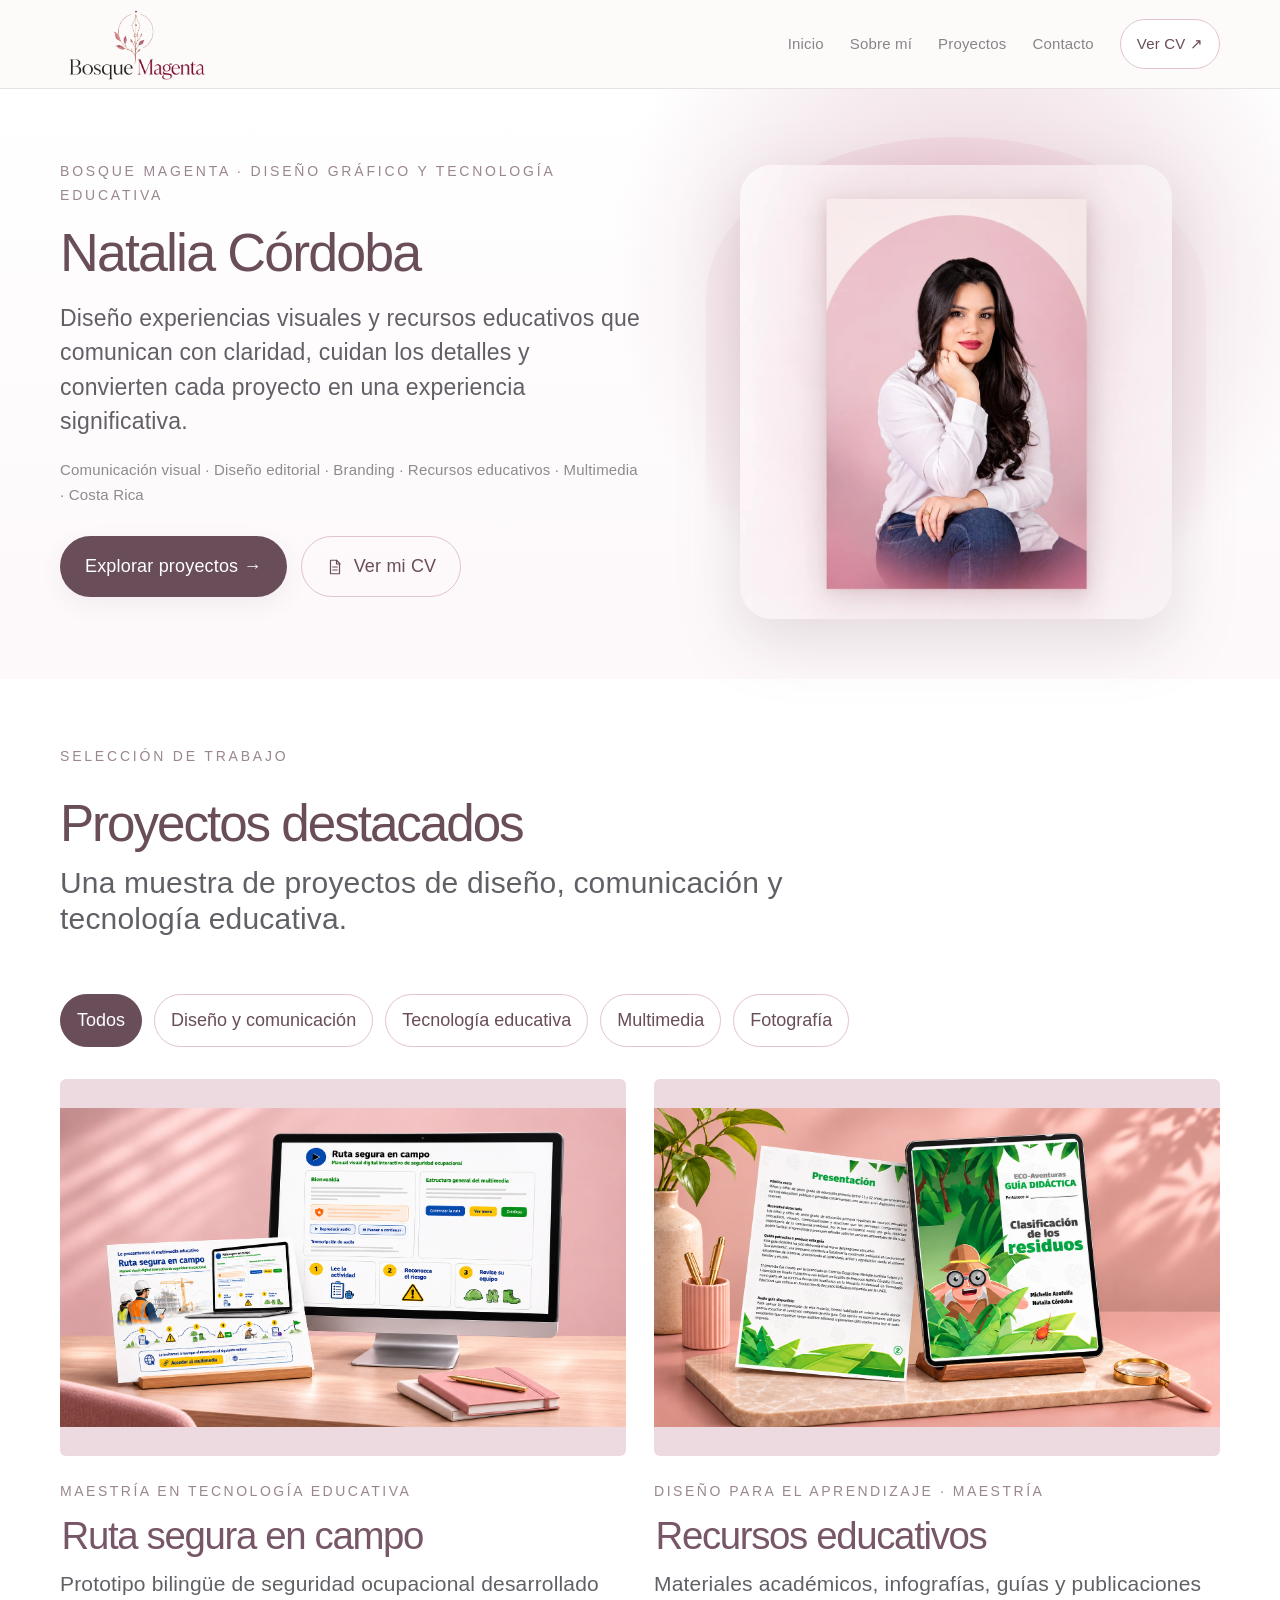
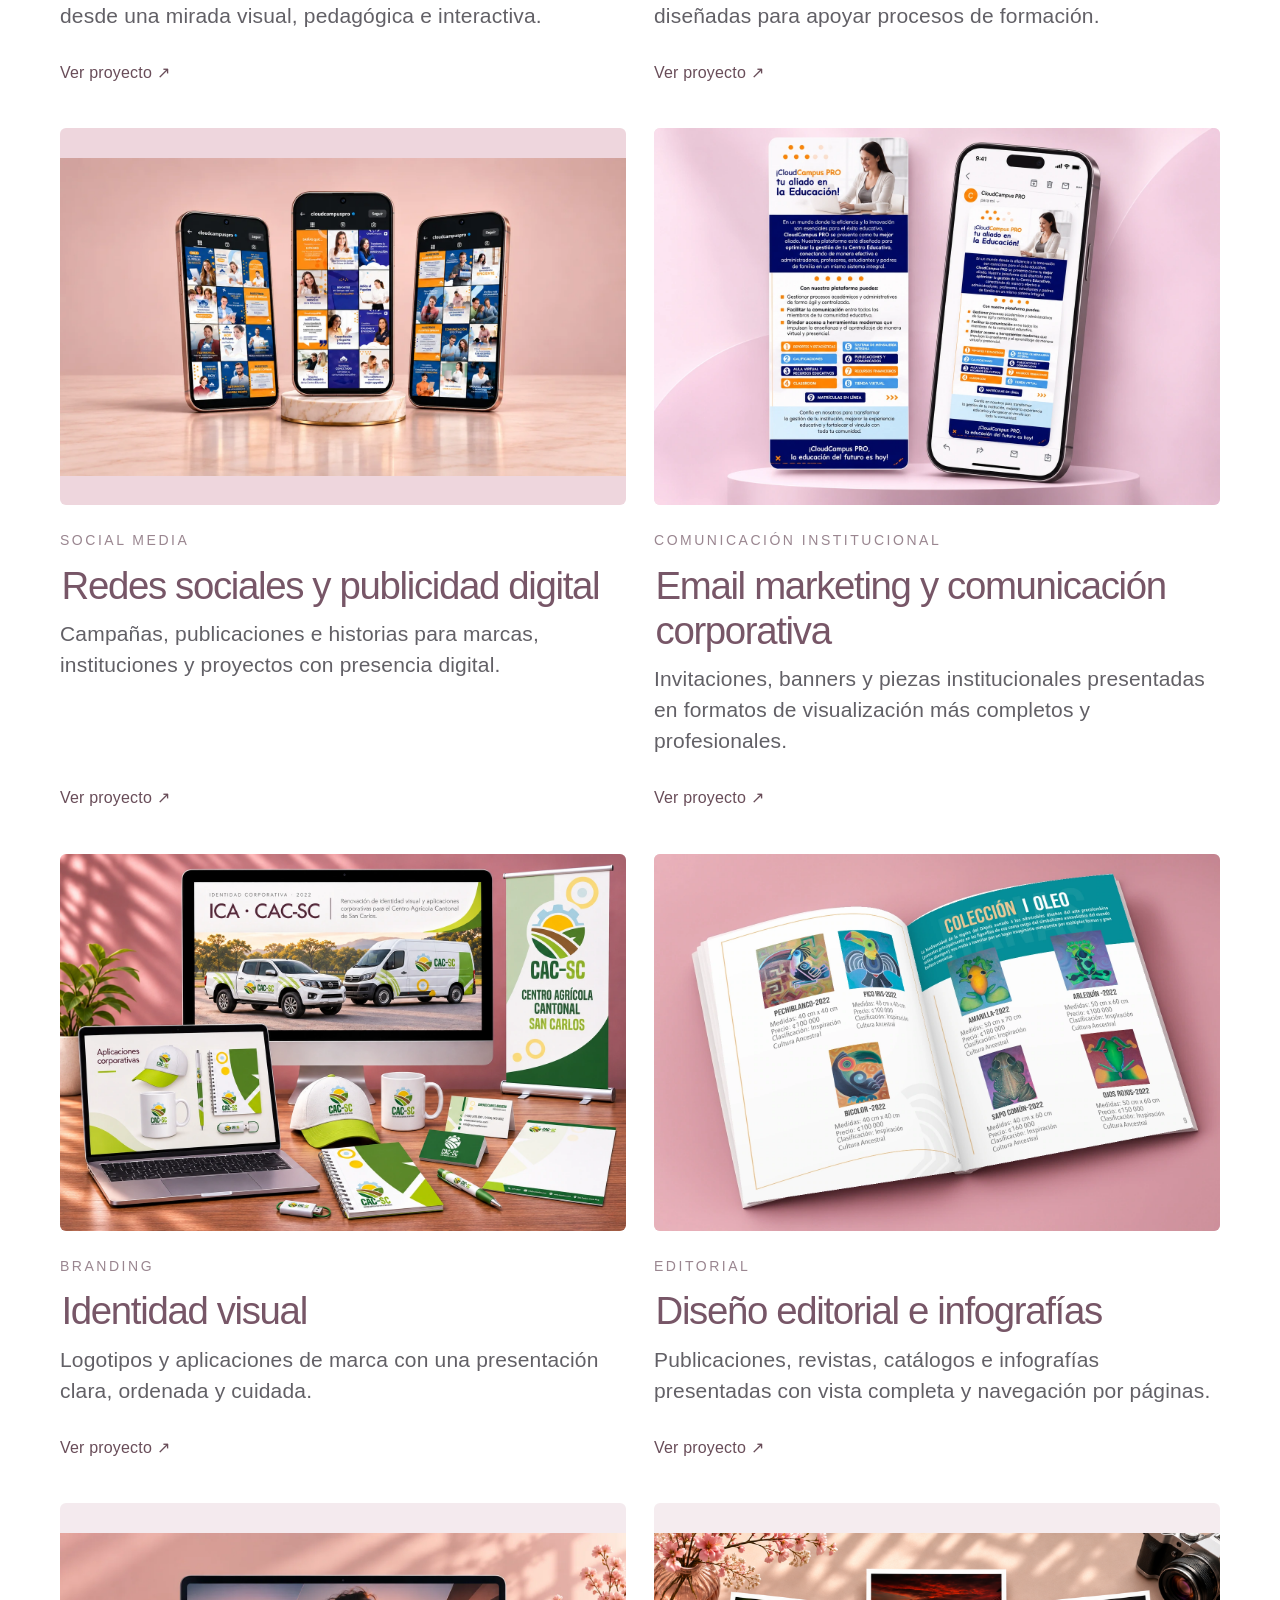
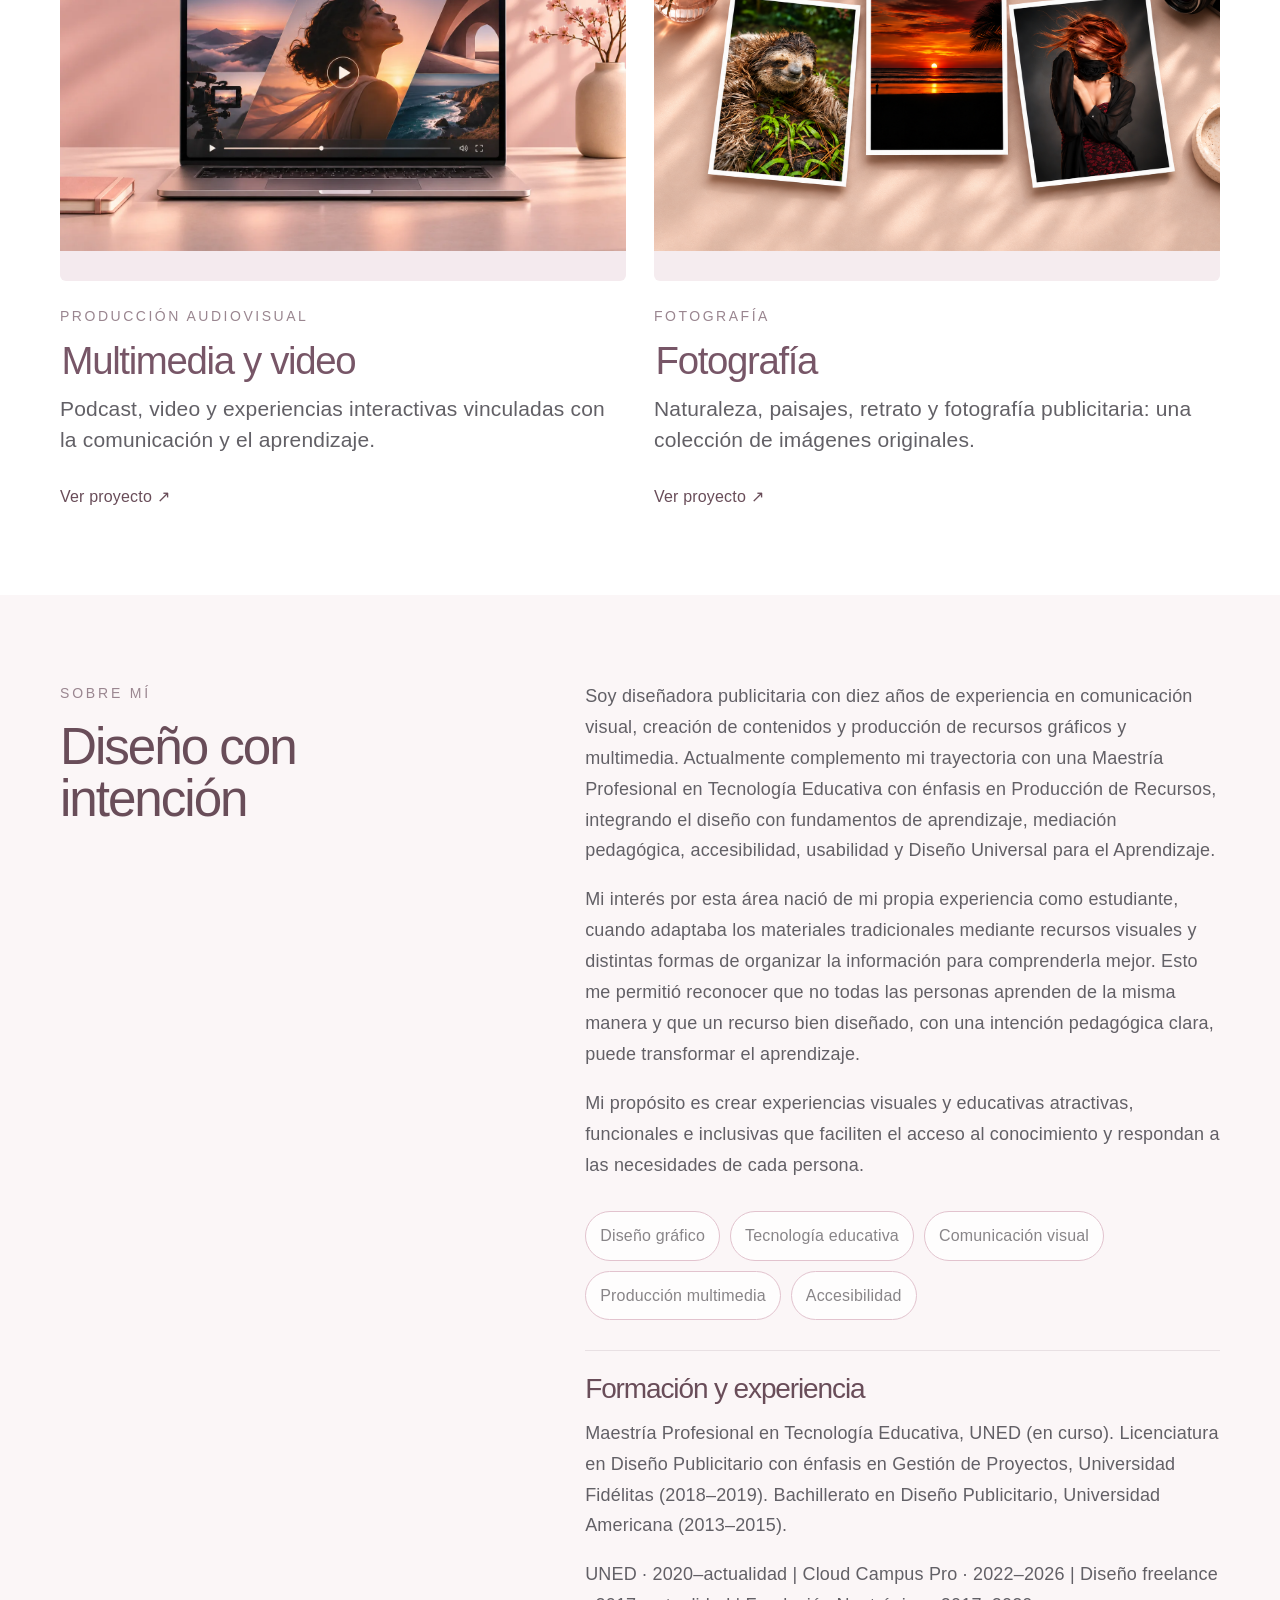
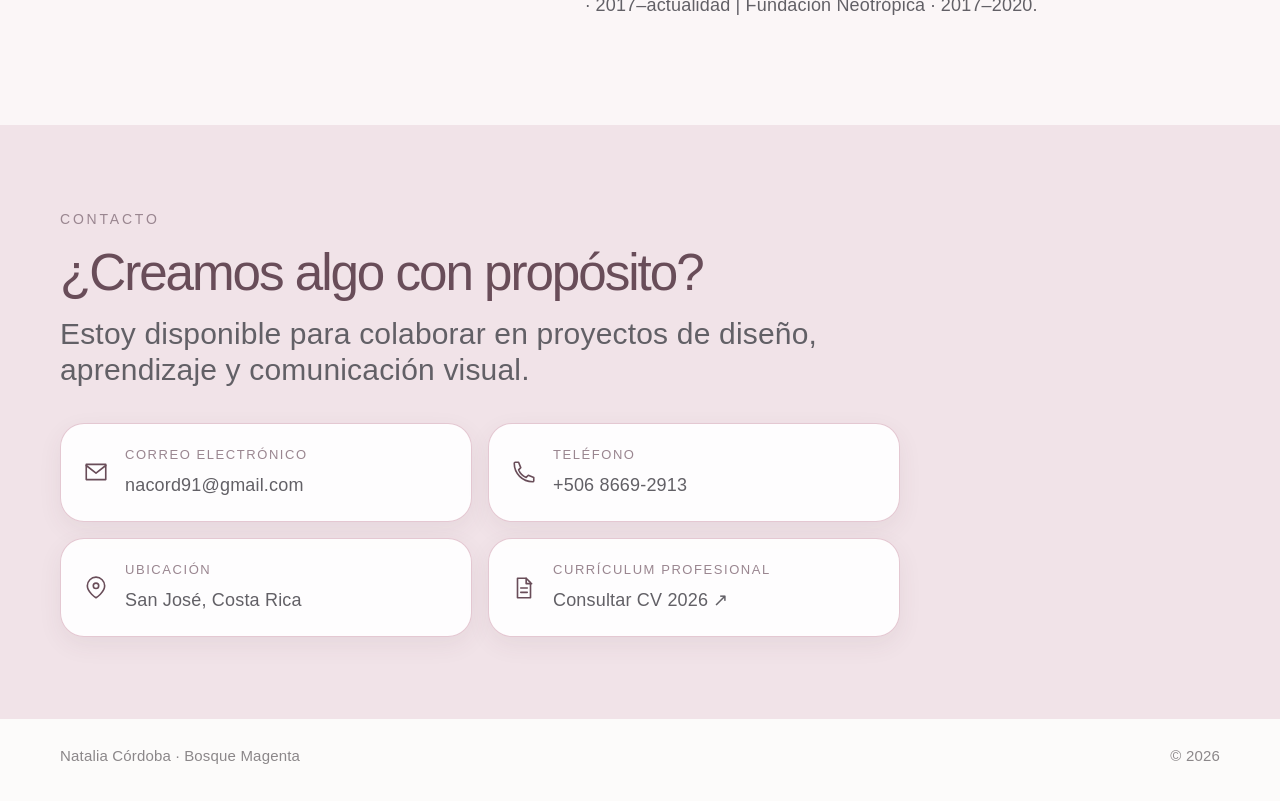
==== commit 91ea575d: "Publicar retrato profesional aprobado con degradado rosa" ====
--- a/index.html
+++ b/index.html
@@ -112,7 +112,7 @@
 </div>
 </div>
 <div class="portrait-frame">
-<img alt="Retrato profesional de Natalia Córdoba" class="portrait" data-local-src="assets/retrato-profesional.webp"/>
+<img alt="Retrato profesional de Natalia Córdoba" class="portrait" src="assets/retrato-rosa-web.webp" width="1141" height="1200" style="height:auto;object-fit:contain" decoding="async"/>
 </div>
 </section>
 </div>
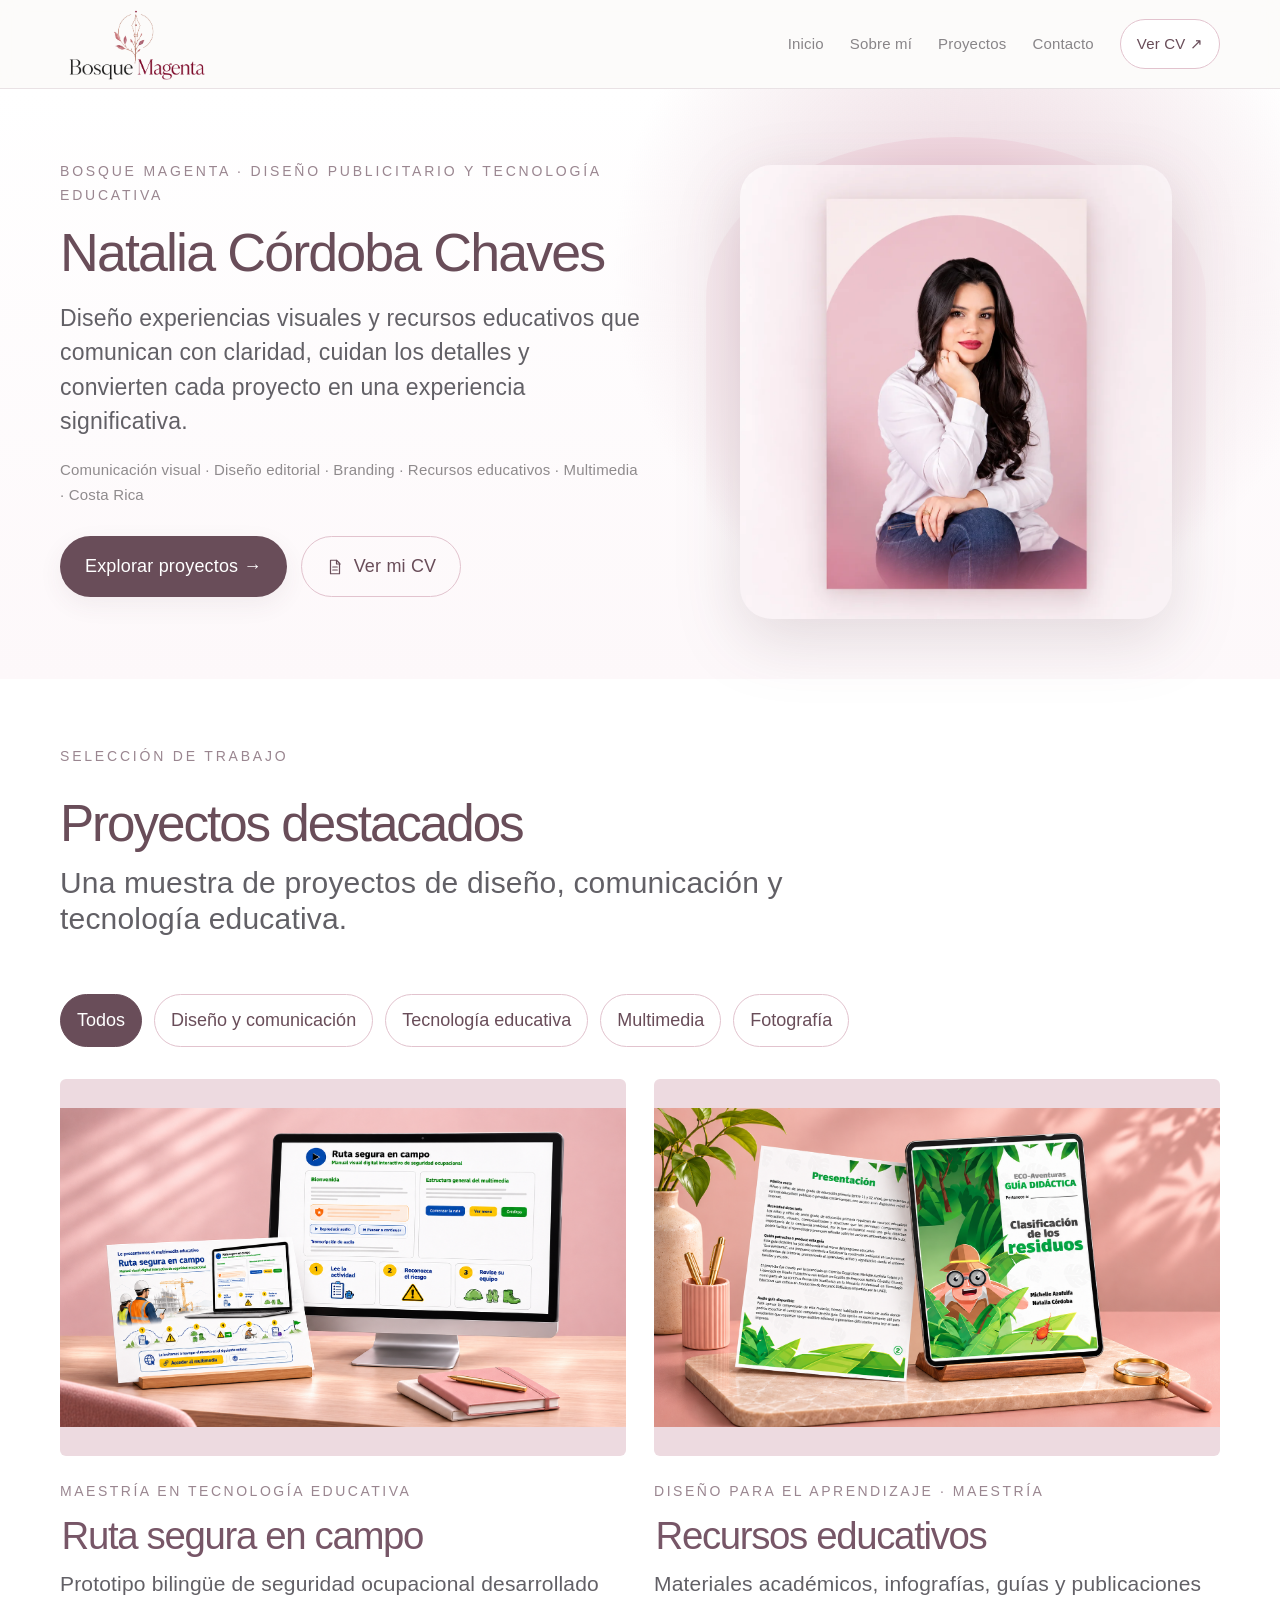
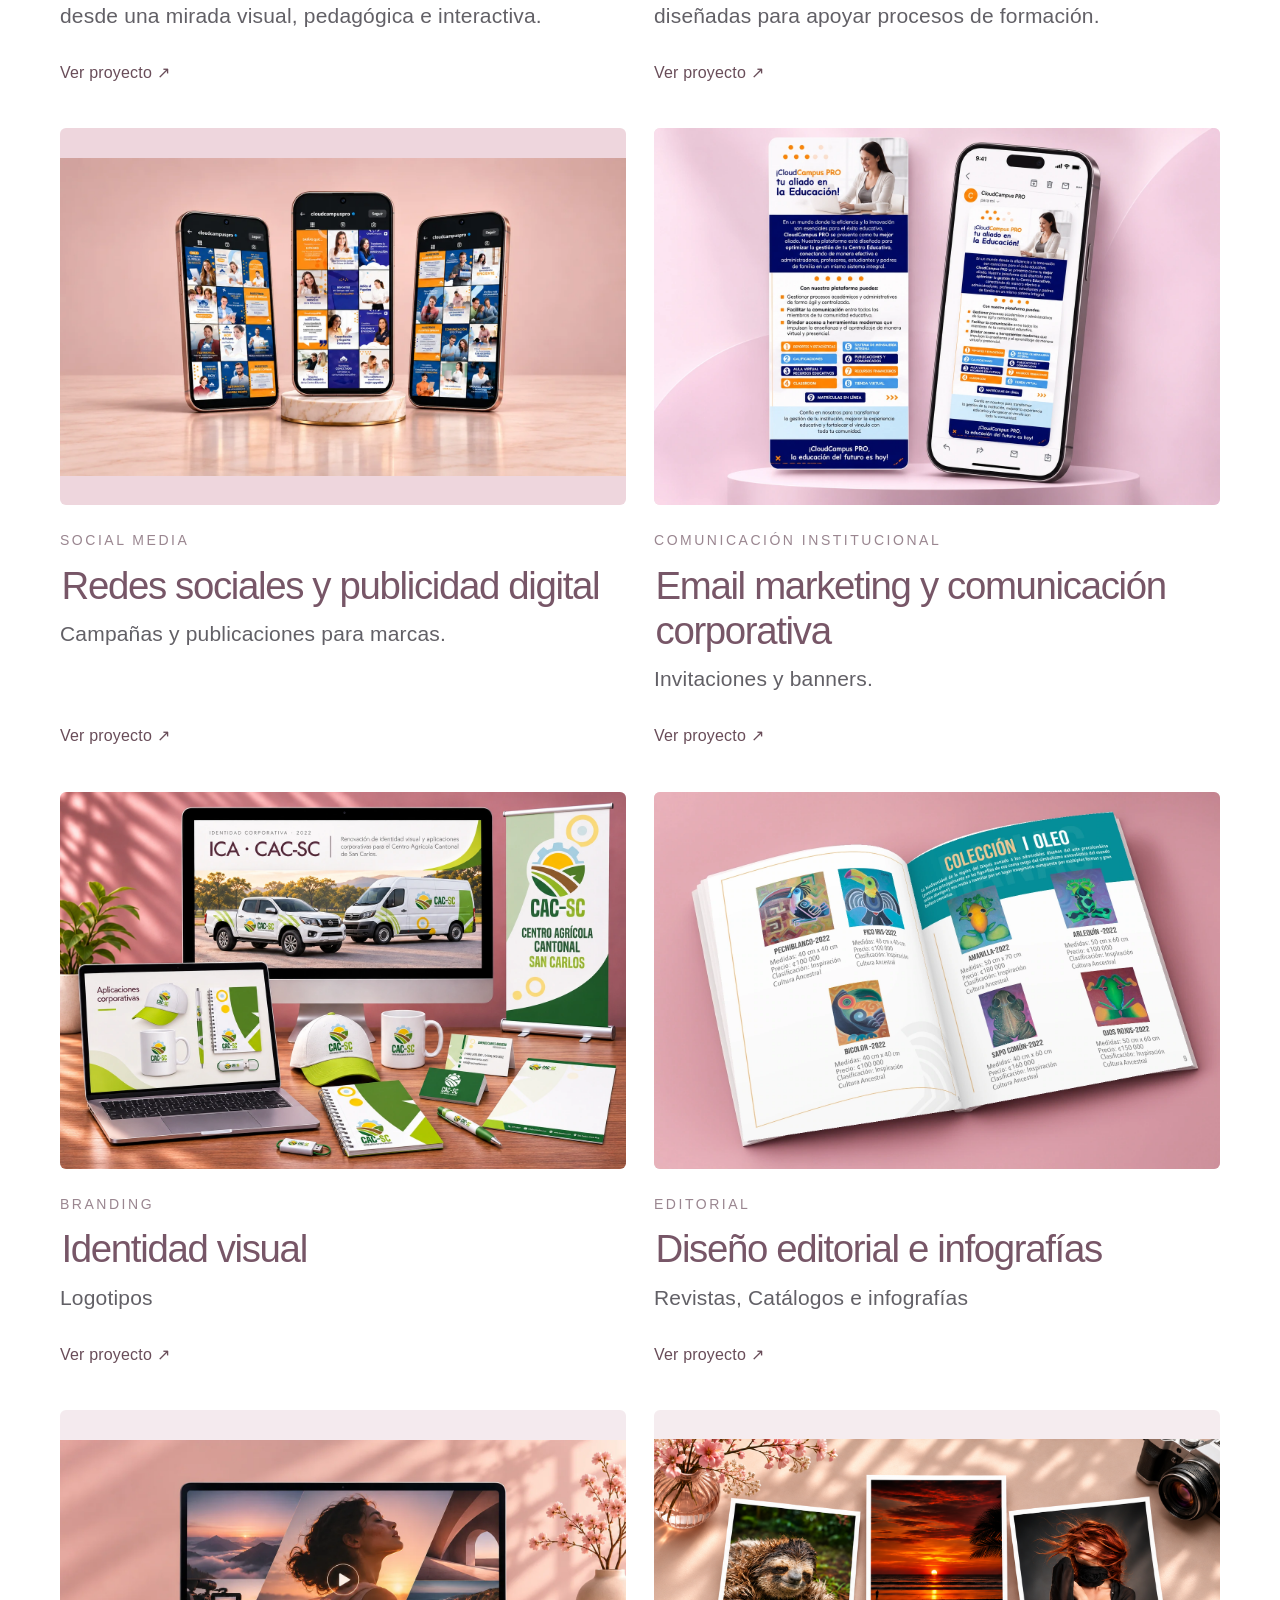
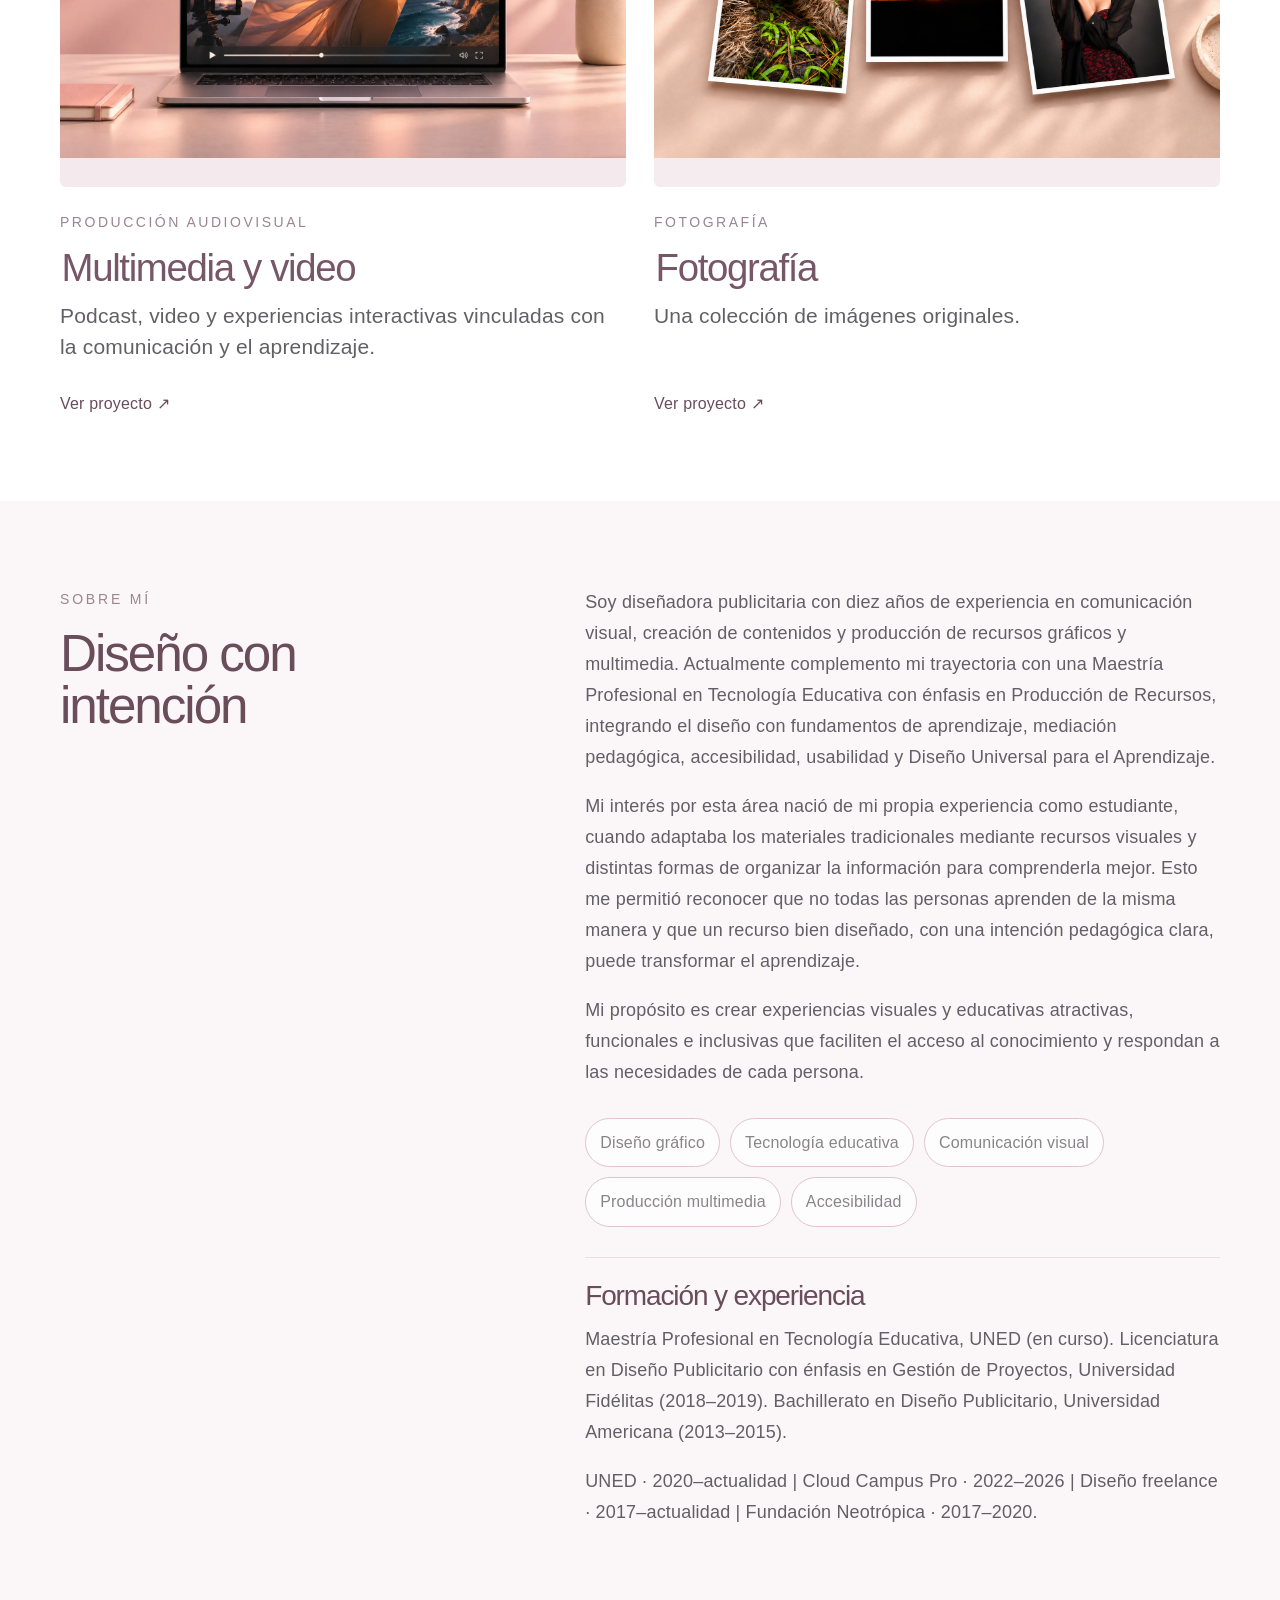
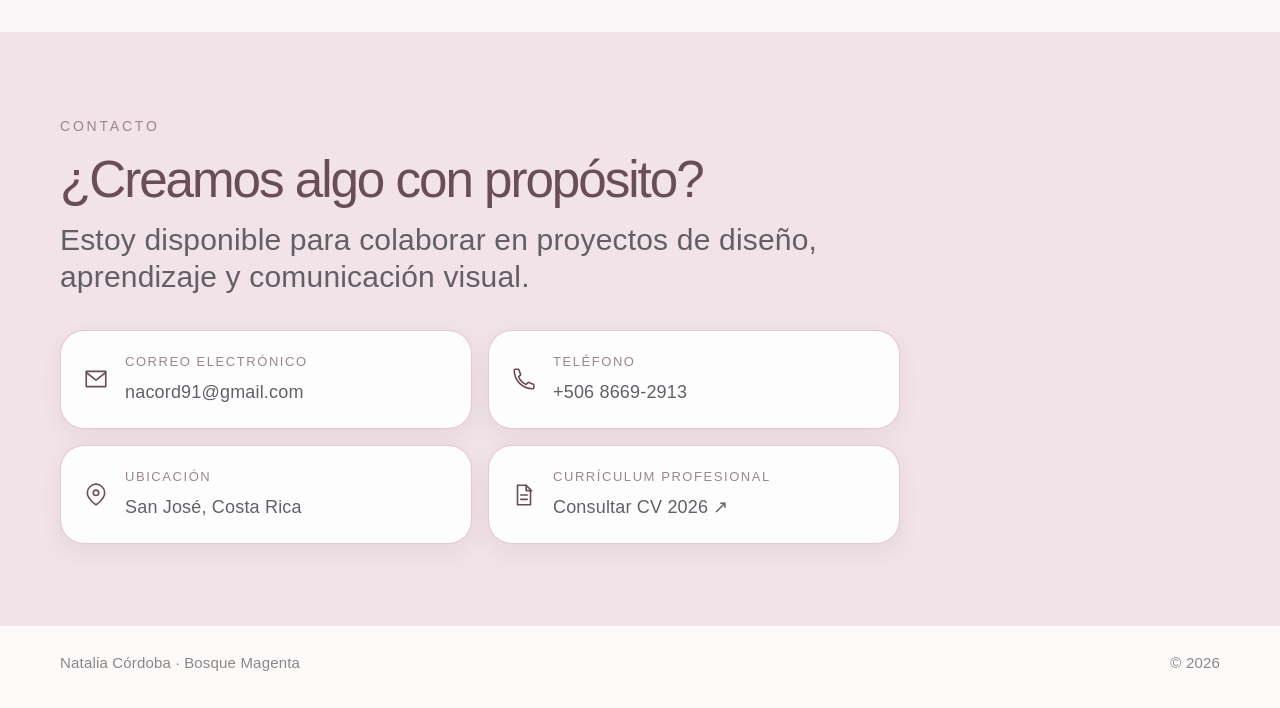
==== commit 0d873746: "Retirar siete imágenes originales duplicadas de campañas CloudCampus PRO" ====
--- a/index.html
+++ b/index.html
@@ -99,10 +99,10 @@
 <div class="hero-band">
 <section class="hero wrap" id="inicio">
 <div>
-<p class="eyebrow">Bosque Magenta · Diseño gráfico y tecnología educativa</p>
-<h1>Natalia Córdoba</h1>
-<p class="lead">Diseño experiencias visuales y recursos educativos que comunican con claridad, cuidan los detalles y convierten cada proyecto en una experiencia significativa.</p>
-<p class="hero-note">Comunicación visual · Diseño editorial · Branding · Recursos educativos · Multimedia · Costa Rica</p>
+<p class="eyebrow" data-cms-text="inicio.texto_001">Bosque Magenta · Diseño gráfico y tecnología educativa</p>
+<h1 data-cms-text="inicio.texto_002">Natalia Córdoba</h1>
+<p class="lead" data-cms-text="inicio.texto_003">Diseño experiencias visuales y recursos educativos que comunican con claridad, cuidan los detalles y convierten cada proyecto en una experiencia significativa.</p>
+<p class="hero-note" data-cms-text="inicio.texto_004">Comunicación visual · Diseño editorial · Branding · Recursos educativos · Multimedia · Costa Rica</p>
 <div class="hero-actions">
 <a class="btn" href="#proyectos">Explorar proyectos →</a>
 <a class="btn btn-outline" data-local-href="assets/cv.pdf" rel="noopener" target="_blank">
@@ -119,9 +119,9 @@
 <div class="work-band">
 <section class="work wrap" id="proyectos">
 <div class="section-intro">
-<p class="eyebrow">Selección de trabajo</p>
-<h2>Proyectos destacados</h2>
-<p class="lead">Una muestra de proyectos de diseño, comunicación y tecnología educativa.</p>
+<p class="eyebrow" data-cms-text="portadas.texto_001">Selección de trabajo</p>
+<h2 data-cms-text="portadas.texto_002">Proyectos destacados</h2>
+<p class="lead" data-cms-text="portadas.texto_003">Una muestra de proyectos de diseño, comunicación y tecnología educativa.</p>
 </div>
 <div aria-label="Filtrar proyectos" class="filters">
 <button aria-pressed="true" class="active" data-filter="all">Todos</button>
@@ -133,71 +133,71 @@
 <article class="project" data-category="education">
 <a class="cover" href="#view-ruta-segura-en-campo"><img alt="Vista previa de Ruta segura en campo" data-local-src="assets/ruta-escritorio.png" loading="lazy"/></a>
 <div class="project-copy">
-<p class="eyebrow">Maestría en Tecnología Educativa</p>
-<h3>Ruta segura en campo</h3>
-<p>Prototipo bilingüe de seguridad ocupacional desarrollado desde una mirada visual, pedagógica e interactiva.</p>
+<p class="eyebrow" data-cms-text="portadas.texto_004">Maestría en Tecnología Educativa</p>
+<h3 data-cms-text="portadas.texto_005">Ruta segura en campo</h3>
+<p data-cms-text="portadas.texto_006">Prototipo bilingüe de seguridad ocupacional desarrollado desde una mirada visual, pedagógica e interactiva.</p>
 <a class="more" href="#view-ruta-segura-en-campo">Ver proyecto ↗</a>
 </div>
 </article>
 <article class="project" data-category="education">
 <a class="cover" href="#view-recursos-educativos-y-moodle"><img alt="Vista previa de Recursos educativos" data-local-src="assets/eco-escritorio.png" loading="lazy"/></a>
 <div class="project-copy">
-<p class="eyebrow">Diseño para el aprendizaje · Maestría</p>
-<h3>Recursos educativos</h3>
-<p>Materiales académicos, infografías, guías y publicaciones diseñadas para apoyar procesos de formación.</p>
+<p class="eyebrow" data-cms-text="portadas.texto_007">Diseño para el aprendizaje · Maestría</p>
+<h3 data-cms-text="portadas.texto_008">Recursos educativos</h3>
+<p data-cms-text="portadas.texto_009">Materiales académicos, infografías, guías y publicaciones diseñadas para apoyar procesos de formación.</p>
 <a class="more" href="#view-recursos-educativos-y-moodle">Ver proyecto ↗</a>
 </div>
 </article>
 <article class="project" data-category="design">
 <a class="cover" href="#view-contenido-para-redes"><img alt="Vista previa de Redes sociales y publicidad digital" src="assets/portada-redes-escritorio.webp" loading="lazy"/></a>
 <div class="project-copy">
-<p class="eyebrow">Social media</p>
-<h3>Redes sociales y publicidad digital</h3>
-<p>Campañas, publicaciones e historias para marcas, instituciones y proyectos con presencia digital.</p>
+<p class="eyebrow" data-cms-text="portadas.texto_010">Social media</p>
+<h3 data-cms-text="portadas.texto_011">Redes sociales y publicidad digital</h3>
+<p data-cms-text="portadas.texto_012">Campañas, publicaciones e historias para marcas, instituciones y proyectos con presencia digital.</p>
 <a class="more" href="#view-contenido-para-redes">Ver proyecto ↗</a>
 </div>
 </article>
 <article class="project" data-category="design">
 <a class="cover" href="#view-comunicacion-corporativa"><img alt="Vista previa de Email marketing y comunicación corporativa" data-local-src="assets/mockup-aliado.webp" loading="lazy"/></a>
 <div class="project-copy">
-<p class="eyebrow">Comunicación institucional</p>
-<h3>Email marketing y comunicación corporativa</h3>
-<p>Invitaciones, banners y piezas institucionales presentadas en formatos de visualización más completos y profesionales.</p>
+<p class="eyebrow" data-cms-text="portadas.texto_013">Comunicación institucional</p>
+<h3 data-cms-text="portadas.texto_014">Email marketing y comunicación corporativa</h3>
+<p data-cms-text="portadas.texto_015">Invitaciones, banners y piezas institucionales presentadas en formatos de visualización más completos y profesionales.</p>
 <a class="more" href="#view-comunicacion-corporativa">Ver proyecto ↗</a>
 </div>
 </article>
 <article class="project" data-category="design">
 <a class="cover" href="#view-identidad-visual"><img alt="Vista previa de Identidad visual" data-local-src="assets/cac-sc-presentacion.webp" loading="lazy"/></a>
 <div class="project-copy">
-<p class="eyebrow">Branding</p>
-<h3>Identidad visual</h3>
-<p>Logotipos y aplicaciones de marca con una presentación clara, ordenada y cuidada.</p>
+<p class="eyebrow" data-cms-text="portadas.texto_016">Branding</p>
+<h3 data-cms-text="portadas.texto_017">Identidad visual</h3>
+<p data-cms-text="portadas.texto_018">Logotipos y aplicaciones de marca con una presentación clara, ordenada y cuidada.</p>
 <a class="more" href="#view-identidad-visual">Ver proyecto ↗</a>
 </div>
 </article>
 <article class="project" data-category="design">
 <a class="cover" href="#view-infografias-y-diseno-editorial"><img alt="Vista previa de Diseño editorial e infografías" data-local-src="assets/portada-infografias-y-diseno-editorial.webp" loading="lazy"/></a>
 <div class="project-copy">
-<p class="eyebrow">Editorial</p>
-<h3>Diseño editorial e infografías</h3>
-<p>Publicaciones, revistas, catálogos e infografías presentadas con vista completa y navegación por páginas.</p>
+<p class="eyebrow" data-cms-text="portadas.texto_019">Editorial</p>
+<h3 data-cms-text="portadas.texto_020">Diseño editorial e infografías</h3>
+<p data-cms-text="portadas.texto_021">Publicaciones, revistas, catálogos e infografías presentadas con vista completa y navegación por páginas.</p>
 <a class="more" href="#view-infografias-y-diseno-editorial">Ver proyecto ↗</a>
 </div>
 </article>
 <article class="project" data-category="media">
 <a class="cover" href="#view-multimedia-y-video"><img alt="Vista previa de Multimedia y video" src="assets/portada-multimedia-escritorio.webp?v=2" width="1500" height="844" style="object-fit:contain;object-position:center;display:block" decoding="async"/></a>
 <div class="project-copy">
-<p class="eyebrow">Producción audiovisual</p>
-<h3>Multimedia y video</h3>
-<p>Podcast, video y experiencias interactivas vinculadas con la comunicación y el aprendizaje.</p>
+<p class="eyebrow" data-cms-text="portadas.texto_022">Producción audiovisual</p>
+<h3 data-cms-text="portadas.texto_023">Multimedia y video</h3>
+<p data-cms-text="portadas.texto_024">Podcast, video y experiencias interactivas vinculadas con la comunicación y el aprendizaje.</p>
 <a class="more" href="#view-multimedia-y-video">Ver proyecto ↗</a>
 </div>
 </article><article class="project" data-category="photo">
 <a class="cover" href="#view-fotografia"><img alt="Vista previa de Fotografía" data-local-src="assets/fotografia-escritorio.png" loading="lazy"/></a>
 <div class="project-copy">
-<p class="eyebrow">Fotografía</p>
-<h3>Fotografía</h3>
-<p>Naturaleza, paisajes, retrato y fotografía publicitaria: una colección de imágenes originales.</p>
+<p class="eyebrow" data-cms-text="portadas.texto_025">Fotografía</p>
+<h3 data-cms-text="portadas.texto_026">Fotografía</h3>
+<p data-cms-text="portadas.texto_027">Naturaleza, paisajes, retrato y fotografía publicitaria: una colección de imágenes originales.</p>
 <a class="more" href="#view-fotografia">Ver proyecto ↗</a>
 </div>
 </article>
@@ -207,20 +207,20 @@
 <section class="about" id="sobre-mi">
 <div class="wrap split">
 <div>
-<p class="eyebrow">Sobre mí</p>
-<h2>Diseño con intención</h2>
-</div>
-<div>
-<p>Soy diseñadora publicitaria con diez años de experiencia en comunicación visual, creación de contenidos y producción de recursos gráficos y multimedia. Actualmente complemento mi trayectoria con una Maestría Profesional en Tecnología Educativa con énfasis en Producción de Recursos, integrando el diseño con fundamentos de aprendizaje, mediación pedagógica, accesibilidad, usabilidad y Diseño Universal para el Aprendizaje.</p>
-<p>Mi interés por esta área nació de mi propia experiencia como estudiante, cuando adaptaba los materiales tradicionales mediante recursos visuales y distintas formas de organizar la información para comprenderla mejor. Esto me permitió reconocer que no todas las personas aprenden de la misma manera y que un recurso bien diseñado, con una intención pedagógica clara, puede transformar el aprendizaje.</p>
-<p>Mi propósito es crear experiencias visuales y educativas atractivas, funcionales e inclusivas que faciliten el acceso al conocimiento y respondan a las necesidades de cada persona.</p>
+<p class="eyebrow" data-cms-text="sobre-mi.texto_001">Sobre mí</p>
+<h2 data-cms-text="sobre-mi.texto_002">Diseño con intención</h2>
+</div>
+<div>
+<p data-cms-text="sobre-mi.texto_003">Soy diseñadora publicitaria con diez años de experiencia en comunicación visual, creación de contenidos y producción de recursos gráficos y multimedia. Actualmente complemento mi trayectoria con una Maestría Profesional en Tecnología Educativa con énfasis en Producción de Recursos, integrando el diseño con fundamentos de aprendizaje, mediación pedagógica, accesibilidad, usabilidad y Diseño Universal para el Aprendizaje.</p>
+<p data-cms-text="sobre-mi.texto_004">Mi interés por esta área nació de mi propia experiencia como estudiante, cuando adaptaba los materiales tradicionales mediante recursos visuales y distintas formas de organizar la información para comprenderla mejor. Esto me permitió reconocer que no todas las personas aprenden de la misma manera y que un recurso bien diseñado, con una intención pedagógica clara, puede transformar el aprendizaje.</p>
+<p data-cms-text="sobre-mi.texto_005">Mi propósito es crear experiencias visuales y educativas atractivas, funcionales e inclusivas que faciliten el acceso al conocimiento y respondan a las necesidades de cada persona.</p>
 <div class="tags">
 <span>Diseño gráfico</span><span>Tecnología educativa</span><span>Comunicación visual</span><span>Producción multimedia</span><span>Accesibilidad</span>
 </div>
 <div class="experience">
-<h3>Formación y experiencia</h3>
-<p>Maestría Profesional en Tecnología Educativa, UNED (en curso). Licenciatura en Diseño Publicitario con énfasis en Gestión de Proyectos, Universidad Fidélitas (2018–2019). Bachillerato en Diseño Publicitario, Universidad Americana (2013–2015).</p>
-<p>UNED · 2020–actualidad | Cloud Campus Pro · 2022–2026 | Diseño freelance · 2017–actualidad | Fundación Neotrópica · 2017–2020.</p>
+<h3 data-cms-text="sobre-mi.texto_006">Formación y experiencia</h3>
+<p data-cms-text="sobre-mi.texto_007">Maestría Profesional en Tecnología Educativa, UNED (en curso). Licenciatura en Diseño Publicitario con énfasis en Gestión de Proyectos, Universidad Fidélitas (2018–2019). Bachillerato en Diseño Publicitario, Universidad Americana (2013–2015).</p>
+<p data-cms-text="sobre-mi.texto_008">UNED · 2020–actualidad | Cloud Campus Pro · 2022–2026 | Diseño freelance · 2017–actualidad | Fundación Neotrópica · 2017–2020.</p>
 </div>
 </div>
 </div>
@@ -228,9 +228,9 @@
 
 <section class="contact" id="contacto">
 <div class="wrap">
-<p class="eyebrow">Contacto</p>
-<h2>¿Creamos algo con propósito?</h2>
-<p class="lead">Estoy disponible para colaborar en proyectos de diseño, aprendizaje y comunicación visual.</p>
+<p class="eyebrow" data-cms-text="contacto.texto_001">Contacto</p>
+<h2 data-cms-text="contacto.texto_002">¿Creamos algo con propósito?</h2>
+<p class="lead" data-cms-text="contacto.texto_003">Estoy disponible para colaborar en proyectos de diseño, aprendizaje y comunicación visual.</p>
 <div class="contact-grid">
 <a href="mailto:nacord91@gmail.com">
 <svg aria-hidden="true" fill="none" stroke="currentColor" stroke-linecap="round" stroke-linejoin="round" stroke-width="1.5" viewbox="0 0 24 24"><path d="M3 5h18v14H3z"></path><path d="m3 6 9 7 9-7"></path></svg>
@@ -251,37 +251,37 @@
 </div>
 </div>
 </section>
-</main><main class="wrap detail edu-detail" data-project="ruta-segura-en-campo" data-view="ruta-segura-en-campo" hidden="" id="view-ruta-segura-en-campo"><p class="eyebrow">Portafolio / Ruta segura en campo</p><h1>Ruta segura en campo</h1><p class="lead">Manual visual digital, interactivo y bilingüe para la capacitación básica en seguridad ocupacional. Trabajo final de graduación en desarrollo.</p><div class="detail-preview"><img alt="Vista previa del proyecto" data-local-src="assets/ruta-escritorio.png"/></div><section class="case" id="ruta-segura-en-campo-caso-1"><h2>Sobre el proyecto</h2><p class="case-desc">Recurso educativo dirigido a trabajadores hispanohablantes en la instalación de paneles solares. Facilita la comprensión de riesgos, medidas preventivas y procedimientos de seguridad. Proyecto colaborativo de la Maestría en Tecnología Educativa.</p><div class="edu-original"><figure><a class="resource-link" href="https://canva.link/bl7uuwir4wpfxe7" rel="noopener noreferrer" target="_blank"><img alt="Ruta segura en campo · prototipo" data-local-src="assets/ruta-segura-en-campo-prototipo.webp" loading="lazy"/></a><figcaption>Presentación original del recurso</figcaption></figure></div></section><a class="btn" href="#proyectos">Ver otros proyectos</a></main><main class="wrap detail edu-detail" data-project="recursos-educativos-y-moodle" data-view="recursos-educativos-y-moodle" hidden="" id="view-recursos-educativos-y-moodle"><p class="eyebrow">Portafolio / Recursos educativos</p><h1>Recursos educativos</h1><p class="lead">Una selección de guías didácticas, recursos interactivos e infografías diseñados para facilitar el aprendizaje.</p><div class="detail-preview"><img alt="Vista previa del proyecto" data-local-src="assets/eco-escritorio.png"/></div><nav aria-label="Proyectos de esta categoría" class="case-index edu-index"><a href="#recursos-educativos-y-moodle-caso-2">ECO-Aventuras</a><a href="#recursos-educativos-y-moodle-salvemos">Salvemos el planeta</a><a href="#recursos-educativos-y-moodle-caso-1">Guía de inducción UNED</a><a href="#recursos-educativos-y-moodle-caso-3">Infografías educativas</a></nav><section class="case edu-case" id="recursos-educativos-y-moodle-caso-2"><p class="edu-kicker">Guía didáctica · Maestría</p><h2>ECO-Aventuras</h2><p class="case-desc">Guía de clasificación de residuos para sexto grado. Autoría y diseño pedagógico: Natalia Córdoba y Michelle Azofeifa. Revisión y edición: Natalia Córdoba. Ilustraciones: Freepik. Julio 2025. Proyecto de la Maestría en Tecnología Educativa.</p><figure class="edu-feature"><img alt="ECO-Aventuras: guía didáctica en tableta y página impresa" data-local-src="assets/eco-escritorio.png" loading="lazy"/></figure><div class="book-view" data-pages='["assets/libros/eco/001.webp", "assets/libros/eco/002.webp", "assets/libros/eco/003.webp", "assets/libros/eco/004.webp", "assets/libros/eco/005.webp", "assets/libros/eco/006.webp", "assets/libros/eco/007.webp", "assets/libros/eco/008.webp", "assets/libros/eco/009.webp", "assets/libros/eco/010.webp", "assets/libros/eco/011.webp", "assets/libros/eco/012.webp", "assets/libros/eco/013.webp"]'><div class="book-stage"><img alt="Portada" class="book-left" data-local-src="assets/libros/eco/001.webp"/><img alt="Página siguiente" class="book-right" hidden=""/></div><div class="book-controls"><button class="prev" type="button">← Anterior</button><span class="book-count">Portada · 13 páginas</span><button class="next" type="button">Siguiente →</button></div></div><details class="edu-interactive"><summary>Ver recurso interactivo aquí</summary><div class="embed"><iframe allowfullscreen="" loading="lazy" src="https://view.genially.com/68fd9c48001b047b4409fc16" title="ECO-Aventuras"></iframe></div></details><a class="btn" href="https://view.genially.com/68fd9c48001b047b4409fc16" rel="noopener noreferrer" target="_blank">Explorar ECO-Aventuras en Genially ↗</a></section><section class="case edu-case" id="recursos-educativos-y-moodle-salvemos"><p class="edu-kicker">Multimedia interactiva · Maestría</p><h2>Salvemos el planeta</h2><p class="case-desc">Proyecto de la Maestría en Tecnología Educativa sobre sostenibilidad y consumo responsable. Incluye una infografía sobre moda sostenible y un recurso multimedia interactivo.</p><div class="environment-infographic"><h3>Infografía · Fast Fashion y moda sostenible</h3><p>Material del proyecto Salvemos el planeta.</p><div class="device-stage"><div class="device tablet" style="width:85%;max-width:800px"><div class="device-screen"><a class="resource-link" href="https://view.genially.com/692cbf71e469711b24816725" rel="noopener noreferrer" target="_blank"><img alt="Infografía sobre fast fashion y moda sostenible" src="assets/embedded/f82e17ff59ae395f.png"/></a></div></div></div><a class="more" data-local-href="assets/infografia-fast-fashion.pdf" rel="noopener" target="_blank">Consultar infografía completa (PDF) ↗</a></div><details class="edu-interactive"><summary>Ver recurso interactivo aquí</summary><div class="embed"><iframe allowfullscreen="" loading="lazy" src="https://view.genially.com/692cbf71e469711b24816725" title="Salvemos el planeta"></iframe></div></details><a class="btn" href="https://view.genially.com/692cbf71e469711b24816725" rel="noopener noreferrer" target="_blank">Explorar Salvemos el planeta en Genially ↗</a></section><section class="case edu-case" id="recursos-educativos-y-moodle-caso-1"><p class="edu-kicker">Diseño editorial educativo</p><h2>Guía de inducción UNED</h2><p class="case-desc">Diseño editorial para estudiantes de Ingeniería Informática, 2020.</p><a aria-label="Ampliar portada de guía de inducción" class="zoom uned-stage uned-book" data-local-href="assets/libros/manual/001.webp"><div class="uned-page"><img alt="Guía de inducción UNED · portada" data-local-src="assets/libros/manual/001.webp" loading="lazy"/></div><div class="uned-page"><img alt="Guía de inducción UNED · página interior" data-local-src="assets/libros/manual/003.webp" loading="lazy"/></div></a><div class="book-view" data-pages='["assets/libros/manual/001.webp", "assets/libros/manual/002.webp", "assets/libros/manual/003.webp", "assets/libros/manual/004.webp", "assets/libros/manual/005.webp", "assets/libros/manual/006.webp", "assets/libros/manual/007.webp", "assets/libros/manual/008.webp", "assets/libros/manual/009.webp", "assets/libros/manual/010.webp", "assets/libros/manual/011.webp", "assets/libros/manual/012.webp", "assets/libros/manual/013.webp"]'><div class="book-stage"><img alt="Portada" class="book-left" data-local-src="assets/libros/manual/001.webp"/><img alt="Página siguiente" class="book-right" hidden=""/></div><div class="book-controls"><button class="prev" type="button">← Anterior</button><span class="book-count">Portada · 13 páginas</span><button class="next" type="button">Siguiente →</button></div></div></section><section class="case edu-case" id="recursos-educativos-y-moodle-caso-3"><p class="edu-kicker">Comunicación visual educativa</p><h2>Infografías educativas</h2><p class="case-desc">HyFlex (trabajo colaborativo), liderazgo y transformación digital.</p><div class="gallery detail-gallery uned-gallery"><figure><a aria-label="Ampliar Enfoque HyFlex · página 1" class="zoom uned-stage" data-local-href="assets/enfoque-hyflex-pagina-1.webp"><div class="uned-tablet"><img alt="Enfoque HyFlex · página 1" data-local-src="assets/enfoque-hyflex-pagina-1.webp" loading="lazy"/></div></a><figcaption>Enfoque HyFlex · página 1</figcaption></figure><figure><a aria-label="Ampliar Cinco claves del liderazgo" class="zoom uned-stage" data-local-href="assets/cinco-claves-del-liderazgo.webp"><div class="uned-tablet portrait"><img alt="Cinco claves del liderazgo" data-local-src="assets/cinco-claves-del-liderazgo.webp" loading="lazy"/></div></a><figcaption>Cinco claves del liderazgo</figcaption></figure><figure><a aria-label="Ampliar Transformación digital" class="zoom uned-stage" data-local-href="assets/transformacion-digital.webp"><div class="uned-tablet"><img alt="Transformación digital" data-local-src="assets/transformacion-digital.webp" loading="lazy"/></div></a><figcaption>Transformación digital</figcaption></figure></div></section><a class="btn" href="#proyectos">Ver otros proyectos</a></main><main class="wrap detail" data-project="multimedia-y-video" data-view="multimedia-y-video" hidden="" id="view-multimedia-y-video"><p class="eyebrow">Portafolio / Multimedia y video</p><h1>Multimedia y video</h1><p class="lead">Producción de podcast, video y recursos interactivos orientados a la comunicación y el aprendizaje.</p><div class="detail-preview"><img alt="Vista previa de Multimedia y video" src="assets/portada-multimedia-escritorio.webp?v=2" width="1500" height="844" style="display:block;width:100%;height:auto;object-fit:contain;margin:auto" decoding="async"/></div><nav aria-label="Proyectos de esta categoría" class="case-index"><a href="#multimedia-y-video-caso-3">CloudCampus PRO · Animación de logo</a><a href="#multimedia-y-video-caso-1">Educando sobre tsunamis</a><a href="#multimedia-y-video-caso-2">Podcast educativo</a></nav><section class="case" id="multimedia-y-video-caso-3"><h2>CloudCampus PRO · Animación de logo</h2><p class="case-desc">Animación de identidad visual con audio · 2025.</p><video controls playsinline preload="metadata" aria-label="Animación del logo de CloudCampus PRO con audio" data-local-src="assets/cloudcampus-animacion-logo-2025.mp4"></video></section><section class="case" id="multimedia-y-video-caso-1"><h2>Educando sobre tsunamis</h2><p class="case-desc">Podcast educativo · versión de audio.</p><audio controls="" data-local-src="assets/tsunamis.mp3" preload="none"></audio><div class="gallery"></div></section><section class="case" id="multimedia-y-video-caso-2"><h2>Podcast educativo</h2><p class="case-desc">Recurso audiovisual de la maestría.</p><video controls="" data-local-src="assets/podcast.mp4" preload="none"></video><div class="gallery"></div></section><a class="btn" href="#proyectos">Ver otros proyectos</a></main><main class="wrap detail" data-project="fotografia" data-view="fotografia" hidden="" id="view-fotografia"><p class="eyebrow">Portafolio / Fotografía</p><h1>Fotografía</h1><p class="lead">Una mirada a la naturaleza, la luz y los detalles, junto con exploraciones de fotografía publicitaria, de producto y retrato.</p><div class="detail-preview photo-cover"><img alt="Selección de fotografías" data-local-src="assets/fotografia-escritorio.png"/></div><section aria-label="Galería fotográfica" class="photo-collection"><div class="photo-grid unified-photo-grid"><figure><a aria-label="Ampliar fotografía: Perezoso" class="zoom" data-local-href="assets/fotografia/coleccion-17.webp"><img alt="Perezoso" data-local-src="assets/fotografia/coleccion-17.webp" loading="lazy"/></a></figure><figure><a aria-label="Ampliar fotografía: Fresas con chocolate" class="zoom" data-local-href="assets/fotografia/coleccion-03.webp"><img alt="Fresas con chocolate" data-local-src="assets/fotografia/coleccion-03.webp" loading="lazy"/></a></figure><figure><a aria-label="Ampliar fotografía: Atardecer frente al mar" class="zoom" data-local-href="assets/fotografia/coleccion-08.webp"><img alt="Atardecer frente al mar" data-local-src="assets/fotografia/coleccion-08.webp" loading="lazy"/></a></figure><figure><a aria-label="Ampliar fotografía: Mariposa azul" class="zoom" data-local-href="assets/fotografia/coleccion-11.webp"><img alt="Mariposa azul" data-local-src="assets/fotografia/coleccion-11.webp" loading="lazy"/></a></figure><figure><a aria-label="Ampliar fotografía: Retrato editorial" class="zoom" data-local-href="assets/fotografia/coleccion-06.webp"><img alt="Retrato editorial" data-local-src="assets/fotografia/coleccion-06.webp" loading="lazy"/></a></figure><figure><a aria-label="Ampliar fotografía: Arquitectura fantástica" class="zoom" data-local-href="assets/fotografia/coleccion-19.webp"><img alt="Arquitectura fantástica" data-local-src="assets/fotografia/coleccion-19.webp" loading="lazy"/></a></figure><figure><a aria-label="Ampliar fotografía: Hortensias" class="zoom" data-local-href="assets/fotografia/coleccion-09.webp"><img alt="Hortensias" data-local-src="assets/fotografia/coleccion-09.webp" loading="lazy"/></a></figure><figure><a aria-label="Ampliar fotografía: Sendero entre el bosque" class="zoom" data-local-href="assets/fotografia/coleccion-01.webp"><img alt="Sendero entre el bosque" data-local-src="assets/fotografia/coleccion-01.webp" loading="lazy"/></a></figure><figure><a aria-label="Ampliar fotografía: Color y transparencias" class="zoom" data-local-href="assets/fotografia/coleccion-02.webp"><img alt="Color y transparencias" data-local-src="assets/fotografia/coleccion-02.webp" loading="lazy"/></a></figure><figure><a aria-label="Ampliar fotografía: Mono carablanca" class="zoom" data-local-href="assets/fotografia/coleccion-18.webp"><img alt="Mono carablanca" data-local-src="assets/fotografia/coleccion-18.webp" loading="lazy"/></a></figure><figure><a aria-label="Ampliar fotografía: Atardecer a través de un lente" class="zoom" data-local-href="assets/fotografia/coleccion-07.webp"><img alt="Atardecer a través de un lente" data-local-src="assets/fotografia/coleccion-07.webp" loading="lazy"/></a></figure><figure><a aria-label="Ampliar fotografía: Geometría y luz" class="zoom" data-local-href="assets/fotografia/coleccion-14.webp"><img alt="Geometría y luz" data-local-src="assets/fotografia/coleccion-14.webp" loading="lazy"/></a></figure><figure><a aria-label="Ampliar fotografía: Camino entre montañas" class="zoom" data-local-href="assets/fotografia/coleccion-04.webp"><img alt="Camino entre montañas" data-local-src="assets/fotografia/coleccion-04.webp" loading="lazy"/></a></figure><figure><a aria-label="Ampliar fotografía: Cangrejo en la arena" class="zoom" data-local-href="assets/fotografia/coleccion-15.webp"><img alt="Cangrejo en la arena" data-local-src="assets/fotografia/coleccion-15.webp" loading="lazy"/></a></figure><figure><a aria-label="Ampliar fotografía: Tulipanes" class="zoom" data-local-href="assets/fotografia/coleccion-10.webp"><img alt="Tulipanes" data-local-src="assets/fotografia/coleccion-10.webp" loading="lazy"/></a></figure><figure><a aria-label="Ampliar fotografía: Mirada hacia las copas" class="zoom" data-local-href="assets/fotografia/coleccion-05.webp"><img alt="Mirada hacia las copas" data-local-src="assets/fotografia/coleccion-05.webp" loading="lazy"/></a></figure><figure><a aria-label="Ampliar fotografía: Destellos" class="zoom" data-local-href="assets/fotografia/coleccion-16.webp"><img alt="Destellos" data-local-src="assets/fotografia/coleccion-16.webp" loading="lazy"/></a></figure><figure><a aria-label="Ampliar fotografía: Luz del ocaso" class="zoom" data-local-href="assets/fotografia/coleccion-13.webp"><img alt="Luz del ocaso" data-local-src="assets/fotografia/coleccion-13.webp" loading="lazy"/></a></figure></div></section><a class="btn" href="#proyectos">Ver otros proyectos</a></main><main class="wrap detail" data-project="infografias-y-diseno-editorial" data-view="infografias-y-diseno-editorial" hidden="" id="view-infografias-y-diseno-editorial"><p class="eyebrow">Portafolio / Infografías y diseño editorial</p><h1>Diseño editorial e infografías</h1><p class="lead">Diagramación de publicaciones y organización visual de información.</p><div class="detail-preview"><img alt="Vista previa del proyecto" data-local-src="assets/portada-infografias-y-diseno-editorial.webp"/></div><nav aria-label="Proyectos de esta categoría" class="case-index"><a href="#infografias-y-diseno-editorial-caso-1">Revista Acontecer Pastor Alemán</a><a href="#infografias-y-diseno-editorial-caso-2">Catálogo de obras</a><a href="#infografias-y-diseno-editorial-caso-3">Mi Secre Virtual</a><a href="#infografias-y-diseno-editorial-caso-4">Cloud Campus Pro · materiales impresos y libro para colorear</a><a href="#infografias-y-diseno-editorial-caso-5">Cici va a la escuela · Libro para colorear</a></nav><section class="case" id="infografias-y-diseno-editorial-caso-1"><h2>Revista Acontecer Pastor Alemán</h2><p class="case-desc">Tercera edición, marzo de 2023. Textos y fotografías de sus respectivos autores.</p><div class="book-view" data-pages='["assets/libros/acontecer/001.webp", "assets/libros/acontecer/002.webp", "assets/libros/acontecer/003.webp", "assets/libros/acontecer/004.webp", "assets/libros/acontecer/005.webp", "assets/libros/acontecer/006.webp", "assets/libros/acontecer/007.webp", "assets/libros/acontecer/008.webp", "assets/libros/acontecer/009.webp", "assets/libros/acontecer/010.webp", "assets/libros/acontecer/011.webp", "assets/libros/acontecer/012.webp", "assets/libros/acontecer/013.webp", "assets/libros/acontecer/014.webp", "assets/libros/acontecer/015.webp", "assets/libros/acontecer/016.webp", "assets/libros/acontecer/017.webp", "assets/libros/acontecer/018.webp", "assets/libros/acontecer/019.webp"]'><div class="book-stage"><img alt="Portada" class="book-left" data-local-src="assets/libros/acontecer/001.webp"/><img alt="Página siguiente" class="book-right" hidden=""/></div><div class="book-controls"><button class="prev" type="button">← Anterior</button><span class="book-count">Portada · 19 páginas</span><button class="next" type="button">Siguiente →</button></div></div></section><section class="case" id="infografias-y-diseno-editorial-caso-2"><h2>Catálogo de obras</h2><p class="case-desc">Diseño editorial de la colección de óleos de Rafael Chaves Navarro. Pinturas del artista.</p><div class="book-view" data-pages='["assets/libros/catalogo/001.webp", "assets/libros/catalogo/002.webp", "assets/libros/catalogo/003.webp", "assets/libros/catalogo/004.webp", "assets/libros/catalogo/005.webp", "assets/libros/catalogo/006.webp", "assets/libros/catalogo/007.webp", "assets/libros/catalogo/008.webp", "assets/libros/catalogo/009.webp", "assets/libros/catalogo/010.webp", "assets/libros/catalogo/011.webp", "assets/libros/catalogo/012.webp", "assets/libros/catalogo/013.webp", "assets/libros/catalogo/014.webp", "assets/libros/catalogo/015.webp", "assets/libros/catalogo/016.webp", "assets/libros/catalogo/017.webp"]'><div class="book-stage"><img alt="Portada" class="book-left" data-local-src="assets/libros/catalogo/001.webp"/><img alt="Página siguiente" class="book-right" hidden=""/></div><div class="book-controls"><button class="prev" type="button">← Anterior</button><span class="book-count">Portada · 17 páginas</span><button class="next" type="button">Siguiente →</button></div></div></section><section class="case" id="infografias-y-diseno-editorial-caso-3"><h2>Mi Secre Virtual</h2><p class="case-desc">Brochure de presentación comercial.</p><div class="book-view" data-pages='["assets/libros/secre/001.webp", "assets/libros/secre/002.webp", "assets/libros/secre/003.webp", "assets/libros/secre/004.webp", "assets/libros/secre/005.webp"]'><div class="book-stage"><img alt="Portada" class="book-left" data-local-src="assets/libros/secre/001.webp"/><img alt="Página siguiente" class="book-right" hidden=""/></div><div class="book-controls"><button class="prev" type="button">← Anterior</button><span class="book-count">Portada · 5 páginas</span><button class="next" type="button">Siguiente →</button></div></div></section><section class="case" id="infografias-y-diseno-editorial-caso-4"><h2>Cloud Campus Pro · materiales impresos y libro para colorear</h2><p class="case-desc">Material corporativo, promocional y editorial.</p><div class="email-showcase single folder-showcase"><figure class="email-piece"><a class="zoom mockup-display" data-local-href="assets/mockup-cloudcampus-folder.webp"><img alt="Folders corporativos · frente, retiro y solapa interior · dos versiones de azul" data-local-src="assets/mockup-cloudcampus-folder.webp" loading="lazy"/></a><figcaption>Folders corporativos · frente, retiro y solapa interior · dos versiones de azul</figcaption><a class="more zoom-original" data-local-href="assets/cloud-campus-folder-pagina-1.webp" rel="noopener" target="_blank">Ver troquel original · azul medio ↗</a><a class="more zoom-original" data-local-href="assets/cloud-campus-folder-pagina-2.webp" rel="noopener" target="_blank">Ver troquel original · azul oscuro ↗</a></figure></div><figure class="sticker-feature"><a class="zoom" data-local-href="assets/cloud-campus-stickers-whatsapp.webp"><img alt="Mockup de stickers de Cloud Campus en una conversación de WhatsApp" data-local-src="assets/cloud-campus-stickers-whatsapp.webp" loading="lazy"/></a><figcaption>Stickers Cloud Campus · simulación de uso en WhatsApp</figcaption></figure><div class="email-showcase"><figure class="email-piece"><a class="zoom mockup-display" data-local-href="assets/mockup-volante-familias.webp"><img alt="Mockup del volante para familias de Cloud Campus Pro" data-local-src="assets/mockup-volante-familias.webp" loading="lazy"/></a><figcaption>Volante para familias · mockup de presentación</figcaption><a class="more zoom-original" data-local-href="assets/volante-familias-pagina-1.webp" rel="noopener" target="_blank">Ver arte original · página 1 ↗</a><a class="more zoom-original" data-local-href="assets/volante-familias-pagina-2.webp" rel="noopener" target="_blank">Ver arte original · página 2 ↗</a></figure><figure class="email-piece"><a class="zoom mockup-display" data-local-href="assets/mockup-volante-institucional.webp"><img alt="Mockup del volante institucional de Cloud Campus Pro" data-local-src="assets/mockup-volante-institucional.webp" loading="lazy"/></a><figcaption>Volante institucional · mockup de presentación</figcaption><a class="more zoom-original" data-local-href="assets/volante-institucional-pagina-1.webp" rel="noopener" target="_blank">Ver arte original · página 1 ↗</a><a class="more zoom-original" data-local-href="assets/volante-institucional-pagina-2.webp" rel="noopener" target="_blank">Ver arte original · página 2 ↗</a></figure></div></section><section class="case" id="infografias-y-diseno-editorial-caso-5"><h2>Cici va a la escuela · Libro para colorear</h2><p class="case-desc">Publicación infantil de Cloud Campus Pro.</p><div class="book-view" data-pages='["assets/libros/cici/001.webp", "assets/libros/cici/002.webp", "assets/libros/cici/003.webp", "assets/libros/cici/004.webp"]'><div class="book-stage"><img alt="Portada" class="book-left" data-local-src="assets/libros/cici/001.webp"/><img alt="Página siguiente" class="book-right" hidden=""/></div><div class="book-controls"><button class="prev" type="button">← Anterior</button><span class="book-count">Portada · 4 páginas</span><button class="next" type="button">Siguiente →</button></div></div></section><a class="btn" href="#proyectos">Ver otros proyectos</a></main><main class="wrap detail identity-editorial" data-project="identidad-visual" data-view="identidad-visual" hidden="" id="view-identidad-visual">
-<div class="iv-intro"><p class="eyebrow">Portafolio / Identidad visual</p><h1>Identidad visual</h1><p class="lead">Logotipos y aplicaciones de marca.</p><div class="iv-meta"><span>Branding &amp; comunicación visual</span><span>15 identidades</span></div></div>
+</main><main class="wrap detail edu-detail" data-project="ruta-segura-en-campo" data-view="ruta-segura-en-campo" hidden="" id="view-ruta-segura-en-campo"><p class="eyebrow" data-cms-text="ruta-segura-en-campo.texto_001">Portafolio / Ruta segura en campo</p><h1 data-cms-text="ruta-segura-en-campo.texto_002">Ruta segura en campo</h1><p class="lead" data-cms-text="ruta-segura-en-campo.texto_003">Manual visual digital, interactivo y bilingüe para la capacitación básica en seguridad ocupacional. Trabajo final de graduación en desarrollo.</p><div class="detail-preview"><img alt="Vista previa del proyecto" data-local-src="assets/ruta-escritorio.png"/></div><section class="case" id="ruta-segura-en-campo-caso-1"><h2 data-cms-text="ruta-segura-en-campo.texto_004">Sobre el proyecto</h2><p class="case-desc" data-cms-text="ruta-segura-en-campo.texto_005">Recurso educativo dirigido a trabajadores hispanohablantes en la instalación de paneles solares. Facilita la comprensión de riesgos, medidas preventivas y procedimientos de seguridad. Proyecto colaborativo de la Maestría en Tecnología Educativa.</p><div class="edu-original"><figure><a class="resource-link" href="https://canva.link/bl7uuwir4wpfxe7" rel="noopener noreferrer" target="_blank"><img alt="Ruta segura en campo · prototipo" data-local-src="assets/ruta-segura-en-campo-prototipo.webp" loading="lazy"/></a><figcaption data-cms-text="ruta-segura-en-campo.texto_006">Presentación original del recurso</figcaption></figure></div></section><a class="btn" href="#proyectos">Ver otros proyectos</a></main><main class="wrap detail edu-detail" data-project="recursos-educativos-y-moodle" data-view="recursos-educativos-y-moodle" hidden="" id="view-recursos-educativos-y-moodle"><p class="eyebrow" data-cms-text="recursos-educativos-y-moodle.texto_001">Portafolio / Recursos educativos</p><h1 data-cms-text="recursos-educativos-y-moodle.texto_002">Recursos educativos</h1><p class="lead" data-cms-text="recursos-educativos-y-moodle.texto_003">Una selección de guías didácticas, recursos interactivos e infografías diseñados para facilitar el aprendizaje.</p><div class="detail-preview"><img alt="Vista previa del proyecto" data-local-src="assets/eco-escritorio.png"/></div><nav aria-label="Proyectos de esta categoría" class="case-index edu-index"><a href="#recursos-educativos-y-moodle-caso-2">ECO-Aventuras</a><a href="#recursos-educativos-y-moodle-salvemos">Salvemos el planeta</a><a href="#recursos-educativos-y-moodle-caso-1">Guía de inducción UNED</a><a href="#recursos-educativos-y-moodle-caso-3">Infografías educativas</a></nav><section class="case edu-case" id="recursos-educativos-y-moodle-caso-2"><p class="edu-kicker" data-cms-text="recursos-educativos-y-moodle.texto_004">Guía didáctica · Maestría</p><h2 data-cms-text="recursos-educativos-y-moodle.texto_005">ECO-Aventuras</h2><p class="case-desc" data-cms-text="recursos-educativos-y-moodle.texto_006">Guía de clasificación de residuos para sexto grado. Autoría y diseño pedagógico: Natalia Córdoba y Michelle Azofeifa. Revisión y edición: Natalia Córdoba. Ilustraciones: Freepik. Julio 2025. Proyecto de la Maestría en Tecnología Educativa.</p><figure class="edu-feature"><img alt="ECO-Aventuras: guía didáctica en tableta y página impresa" data-local-src="assets/eco-escritorio.png" loading="lazy"/></figure><div class="book-view" data-pages='["assets/libros/eco/001.webp", "assets/libros/eco/002.webp", "assets/libros/eco/003.webp", "assets/libros/eco/004.webp", "assets/libros/eco/005.webp", "assets/libros/eco/006.webp", "assets/libros/eco/007.webp", "assets/libros/eco/008.webp", "assets/libros/eco/009.webp", "assets/libros/eco/010.webp", "assets/libros/eco/011.webp", "assets/libros/eco/012.webp", "assets/libros/eco/013.webp"]'><div class="book-stage"><img alt="Portada" class="book-left" data-local-src="assets/libros/eco/001.webp"/><img alt="Página siguiente" class="book-right" hidden=""/></div><div class="book-controls"><button class="prev" type="button">← Anterior</button><span class="book-count">Portada · 13 páginas</span><button class="next" type="button">Siguiente →</button></div></div><details class="edu-interactive"><summary>Ver recurso interactivo aquí</summary><div class="embed"><iframe allowfullscreen="" loading="lazy" src="https://view.genially.com/68fd9c48001b047b4409fc16" title="ECO-Aventuras"></iframe></div></details><a class="btn" href="https://view.genially.com/68fd9c48001b047b4409fc16" rel="noopener noreferrer" target="_blank">Explorar ECO-Aventuras en Genially ↗</a></section><section class="case edu-case" id="recursos-educativos-y-moodle-salvemos"><p class="edu-kicker" data-cms-text="recursos-educativos-y-moodle.texto_007">Multimedia interactiva · Maestría</p><h2 data-cms-text="recursos-educativos-y-moodle.texto_008">Salvemos el planeta</h2><p class="case-desc" data-cms-text="recursos-educativos-y-moodle.texto_009">Proyecto de la Maestría en Tecnología Educativa sobre sostenibilidad y consumo responsable. Incluye una infografía sobre moda sostenible y un recurso multimedia interactivo.</p><div class="environment-infographic"><h3 data-cms-text="recursos-educativos-y-moodle.texto_010">Infografía · Fast Fashion y moda sostenible</h3><p data-cms-text="recursos-educativos-y-moodle.texto_011">Material del proyecto Salvemos el planeta.</p><div class="device-stage"><div class="device tablet" style="width:85%;max-width:800px"><div class="device-screen"><a class="resource-link" href="https://view.genially.com/692cbf71e469711b24816725" rel="noopener noreferrer" target="_blank"><img alt="Infografía sobre fast fashion y moda sostenible" src="assets/embedded/f82e17ff59ae395f.png"/></a></div></div></div><a class="more" data-local-href="assets/infografia-fast-fashion.pdf" rel="noopener" target="_blank">Consultar infografía completa (PDF) ↗</a></div><details class="edu-interactive"><summary>Ver recurso interactivo aquí</summary><div class="embed"><iframe allowfullscreen="" loading="lazy" src="https://view.genially.com/692cbf71e469711b24816725" title="Salvemos el planeta"></iframe></div></details><a class="btn" href="https://view.genially.com/692cbf71e469711b24816725" rel="noopener noreferrer" target="_blank">Explorar Salvemos el planeta en Genially ↗</a></section><section class="case edu-case" id="recursos-educativos-y-moodle-caso-1"><p class="edu-kicker" data-cms-text="recursos-educativos-y-moodle.texto_012">Diseño editorial educativo</p><h2 data-cms-text="recursos-educativos-y-moodle.texto_013">Guía de inducción UNED</h2><p class="case-desc" data-cms-text="recursos-educativos-y-moodle.texto_014">Diseño editorial para estudiantes de Ingeniería Informática, 2020.</p><a aria-label="Ampliar portada de guía de inducción" class="zoom uned-stage uned-book" data-local-href="assets/libros/manual/001.webp"><div class="uned-page"><img alt="Guía de inducción UNED · portada" data-local-src="assets/libros/manual/001.webp" loading="lazy"/></div><div class="uned-page"><img alt="Guía de inducción UNED · página interior" data-local-src="assets/libros/manual/003.webp" loading="lazy"/></div></a><div class="book-view" data-pages='["assets/libros/manual/001.webp", "assets/libros/manual/002.webp", "assets/libros/manual/003.webp", "assets/libros/manual/004.webp", "assets/libros/manual/005.webp", "assets/libros/manual/006.webp", "assets/libros/manual/007.webp", "assets/libros/manual/008.webp", "assets/libros/manual/009.webp", "assets/libros/manual/010.webp", "assets/libros/manual/011.webp", "assets/libros/manual/012.webp", "assets/libros/manual/013.webp"]'><div class="book-stage"><img alt="Portada" class="book-left" data-local-src="assets/libros/manual/001.webp"/><img alt="Página siguiente" class="book-right" hidden=""/></div><div class="book-controls"><button class="prev" type="button">← Anterior</button><span class="book-count">Portada · 13 páginas</span><button class="next" type="button">Siguiente →</button></div></div></section><section class="case edu-case" id="recursos-educativos-y-moodle-caso-3"><p class="edu-kicker" data-cms-text="recursos-educativos-y-moodle.texto_015">Comunicación visual educativa</p><h2 data-cms-text="recursos-educativos-y-moodle.texto_016">Infografías educativas</h2><p class="case-desc" data-cms-text="recursos-educativos-y-moodle.texto_017">HyFlex (trabajo colaborativo), liderazgo y transformación digital.</p><div class="gallery detail-gallery uned-gallery"><figure><a aria-label="Ampliar Enfoque HyFlex · página 1" class="zoom uned-stage" data-local-href="assets/enfoque-hyflex-pagina-1.webp"><div class="uned-tablet"><img alt="Enfoque HyFlex · página 1" data-local-src="assets/enfoque-hyflex-pagina-1.webp" loading="lazy"/></div></a><figcaption data-cms-text="recursos-educativos-y-moodle.texto_018">Enfoque HyFlex · página 1</figcaption></figure><figure><a aria-label="Ampliar Cinco claves del liderazgo" class="zoom uned-stage" data-local-href="assets/cinco-claves-del-liderazgo.webp"><div class="uned-tablet portrait"><img alt="Cinco claves del liderazgo" data-local-src="assets/cinco-claves-del-liderazgo.webp" loading="lazy"/></div></a><figcaption data-cms-text="recursos-educativos-y-moodle.texto_019">Cinco claves del liderazgo</figcaption></figure><figure><a aria-label="Ampliar Transformación digital" class="zoom uned-stage" data-local-href="assets/transformacion-digital.webp"><div class="uned-tablet"><img alt="Transformación digital" data-local-src="assets/transformacion-digital.webp" loading="lazy"/></div></a><figcaption data-cms-text="recursos-educativos-y-moodle.texto_020">Transformación digital</figcaption></figure></div></section><a class="btn" href="#proyectos">Ver otros proyectos</a></main><main class="wrap detail" data-project="multimedia-y-video" data-view="multimedia-y-video" hidden="" id="view-multimedia-y-video"><p class="eyebrow" data-cms-text="multimedia-y-video.texto_001">Portafolio / Multimedia y video</p><h1 data-cms-text="multimedia-y-video.texto_002">Multimedia y video</h1><p class="lead" data-cms-text="multimedia-y-video.texto_003">Producción de podcast, video y recursos interactivos orientados a la comunicación y el aprendizaje.</p><div class="detail-preview"><img alt="Vista previa de Multimedia y video" src="assets/portada-multimedia-escritorio.webp?v=2" width="1500" height="844" style="display:block;width:100%;height:auto;object-fit:contain;margin:auto" decoding="async"/></div><nav aria-label="Proyectos de esta categoría" class="case-index"><a href="#multimedia-y-video-caso-3">CloudCampus PRO · Animación de logo</a><a href="#multimedia-y-video-caso-1">Educando sobre tsunamis</a><a href="#multimedia-y-video-caso-2">Podcast educativo</a></nav><section class="case" id="multimedia-y-video-caso-3"><h2 data-cms-text="multimedia-y-video.texto_004">CloudCampus PRO · Animación de logo</h2><p class="case-desc" data-cms-text="multimedia-y-video.texto_005">Animación de identidad visual con audio · 2025.</p><video controls playsinline preload="metadata" aria-label="Animación del logo de CloudCampus PRO con audio" data-local-src="assets/cloudcampus-animacion-logo-2025.mp4"></video></section><section class="case" id="multimedia-y-video-caso-1"><h2 data-cms-text="multimedia-y-video.texto_006">Educando sobre tsunamis</h2><p class="case-desc" data-cms-text="multimedia-y-video.texto_007">Podcast educativo · versión de audio.</p><audio controls="" data-local-src="assets/tsunamis.mp3" preload="none"></audio><div class="gallery"></div></section><section class="case" id="multimedia-y-video-caso-2"><h2 data-cms-text="multimedia-y-video.texto_008">Podcast educativo</h2><p class="case-desc" data-cms-text="multimedia-y-video.texto_009">Recurso audiovisual de la maestría.</p><video controls="" data-local-src="assets/podcast.mp4" preload="none"></video><div class="gallery"></div></section><a class="btn" href="#proyectos">Ver otros proyectos</a></main><main class="wrap detail" data-project="fotografia" data-view="fotografia" hidden="" id="view-fotografia"><p class="eyebrow" data-cms-text="fotografia.texto_001">Portafolio / Fotografía</p><h1 data-cms-text="fotografia.texto_002">Fotografía</h1><p class="lead" data-cms-text="fotografia.texto_003">Una mirada a la naturaleza, la luz y los detalles, junto con exploraciones de fotografía publicitaria, de producto y retrato.</p><div class="detail-preview photo-cover"><img alt="Selección de fotografías" data-local-src="assets/fotografia-escritorio.png"/></div><section aria-label="Galería fotográfica" class="photo-collection"><div class="photo-grid unified-photo-grid"><figure><a aria-label="Ampliar fotografía: Perezoso" class="zoom" data-local-href="assets/fotografia/coleccion-17.webp"><img alt="Perezoso" data-local-src="assets/fotografia/coleccion-17.webp" loading="lazy"/></a></figure><figure><a aria-label="Ampliar fotografía: Fresas con chocolate" class="zoom" data-local-href="assets/fotografia/coleccion-03.webp"><img alt="Fresas con chocolate" data-local-src="assets/fotografia/coleccion-03.webp" loading="lazy"/></a></figure><figure><a aria-label="Ampliar fotografía: Atardecer frente al mar" class="zoom" data-local-href="assets/fotografia/coleccion-08.webp"><img alt="Atardecer frente al mar" data-local-src="assets/fotografia/coleccion-08.webp" loading="lazy"/></a></figure><figure><a aria-label="Ampliar fotografía: Mariposa azul" class="zoom" data-local-href="assets/fotografia/coleccion-11.webp"><img alt="Mariposa azul" data-local-src="assets/fotografia/coleccion-11.webp" loading="lazy"/></a></figure><figure><a aria-label="Ampliar fotografía: Retrato editorial" class="zoom" data-local-href="assets/fotografia/coleccion-06.webp"><img alt="Retrato editorial" data-local-src="assets/fotografia/coleccion-06.webp" loading="lazy"/></a></figure><figure><a aria-label="Ampliar fotografía: Arquitectura fantástica" class="zoom" data-local-href="assets/fotografia/coleccion-19.webp"><img alt="Arquitectura fantástica" data-local-src="assets/fotografia/coleccion-19.webp" loading="lazy"/></a></figure><figure><a aria-label="Ampliar fotografía: Hortensias" class="zoom" data-local-href="assets/fotografia/coleccion-09.webp"><img alt="Hortensias" data-local-src="assets/fotografia/coleccion-09.webp" loading="lazy"/></a></figure><figure><a aria-label="Ampliar fotografía: Sendero entre el bosque" class="zoom" data-local-href="assets/fotografia/coleccion-01.webp"><img alt="Sendero entre el bosque" data-local-src="assets/fotografia/coleccion-01.webp" loading="lazy"/></a></figure><figure><a aria-label="Ampliar fotografía: Color y transparencias" class="zoom" data-local-href="assets/fotografia/coleccion-02.webp"><img alt="Color y transparencias" data-local-src="assets/fotografia/coleccion-02.webp" loading="lazy"/></a></figure><figure><a aria-label="Ampliar fotografía: Mono carablanca" class="zoom" data-local-href="assets/fotografia/coleccion-18.webp"><img alt="Mono carablanca" data-local-src="assets/fotografia/coleccion-18.webp" loading="lazy"/></a></figure><figure><a aria-label="Ampliar fotografía: Atardecer a través de un lente" class="zoom" data-local-href="assets/fotografia/coleccion-07.webp"><img alt="Atardecer a través de un lente" data-local-src="assets/fotografia/coleccion-07.webp" loading="lazy"/></a></figure><figure><a aria-label="Ampliar fotografía: Geometría y luz" class="zoom" data-local-href="assets/fotografia/coleccion-14.webp"><img alt="Geometría y luz" data-local-src="assets/fotografia/coleccion-14.webp" loading="lazy"/></a></figure><figure><a aria-label="Ampliar fotografía: Camino entre montañas" class="zoom" data-local-href="assets/fotografia/coleccion-04.webp"><img alt="Camino entre montañas" data-local-src="assets/fotografia/coleccion-04.webp" loading="lazy"/></a></figure><figure><a aria-label="Ampliar fotografía: Cangrejo en la arena" class="zoom" data-local-href="assets/fotografia/coleccion-15.webp"><img alt="Cangrejo en la arena" data-local-src="assets/fotografia/coleccion-15.webp" loading="lazy"/></a></figure><figure><a aria-label="Ampliar fotografía: Tulipanes" class="zoom" data-local-href="assets/fotografia/coleccion-10.webp"><img alt="Tulipanes" data-local-src="assets/fotografia/coleccion-10.webp" loading="lazy"/></a></figure><figure><a aria-label="Ampliar fotografía: Mirada hacia las copas" class="zoom" data-local-href="assets/fotografia/coleccion-05.webp"><img alt="Mirada hacia las copas" data-local-src="assets/fotografia/coleccion-05.webp" loading="lazy"/></a></figure><figure><a aria-label="Ampliar fotografía: Destellos" class="zoom" data-local-href="assets/fotografia/coleccion-16.webp"><img alt="Destellos" data-local-src="assets/fotografia/coleccion-16.webp" loading="lazy"/></a></figure><figure><a aria-label="Ampliar fotografía: Luz del ocaso" class="zoom" data-local-href="assets/fotografia/coleccion-13.webp"><img alt="Luz del ocaso" data-local-src="assets/fotografia/coleccion-13.webp" loading="lazy"/></a></figure></div></section><a class="btn" href="#proyectos">Ver otros proyectos</a></main><main class="wrap detail" data-project="infografias-y-diseno-editorial" data-view="infografias-y-diseno-editorial" hidden="" id="view-infografias-y-diseno-editorial"><p class="eyebrow" data-cms-text="infografias-y-diseno-editorial.texto_001">Portafolio / Infografías y diseño editorial</p><h1 data-cms-text="infografias-y-diseno-editorial.texto_002">Diseño editorial e infografías</h1><p class="lead" data-cms-text="infografias-y-diseno-editorial.texto_003">Diagramación de publicaciones y organización visual de información.</p><div class="detail-preview"><img alt="Vista previa del proyecto" data-local-src="assets/portada-infografias-y-diseno-editorial.webp"/></div><nav aria-label="Proyectos de esta categoría" class="case-index"><a href="#infografias-y-diseno-editorial-caso-1">Revista Acontecer Pastor Alemán</a><a href="#infografias-y-diseno-editorial-caso-2">Catálogo de obras</a><a href="#infografias-y-diseno-editorial-caso-3">Mi Secre Virtual</a><a href="#infografias-y-diseno-editorial-caso-4">Cloud Campus Pro · materiales impresos y libro para colorear</a><a href="#infografias-y-diseno-editorial-caso-5">Cici va a la escuela · Libro para colorear</a></nav><section class="case" id="infografias-y-diseno-editorial-caso-1"><h2 data-cms-text="infografias-y-diseno-editorial.texto_004">Revista Acontecer Pastor Alemán</h2><p class="case-desc" data-cms-text="infografias-y-diseno-editorial.texto_005">Tercera edición, marzo de 2023. Textos y fotografías de sus respectivos autores.</p><div class="book-view" data-pages='["assets/libros/acontecer/001.webp", "assets/libros/acontecer/002.webp", "assets/libros/acontecer/003.webp", "assets/libros/acontecer/004.webp", "assets/libros/acontecer/005.webp", "assets/libros/acontecer/006.webp", "assets/libros/acontecer/007.webp", "assets/libros/acontecer/008.webp", "assets/libros/acontecer/009.webp", "assets/libros/acontecer/010.webp", "assets/libros/acontecer/011.webp", "assets/libros/acontecer/012.webp", "assets/libros/acontecer/013.webp", "assets/libros/acontecer/014.webp", "assets/libros/acontecer/015.webp", "assets/libros/acontecer/016.webp", "assets/libros/acontecer/017.webp", "assets/libros/acontecer/018.webp", "assets/libros/acontecer/019.webp"]'><div class="book-stage"><img alt="Portada" class="book-left" data-local-src="assets/libros/acontecer/001.webp"/><img alt="Página siguiente" class="book-right" hidden=""/></div><div class="book-controls"><button class="prev" type="button">← Anterior</button><span class="book-count">Portada · 19 páginas</span><button class="next" type="button">Siguiente →</button></div></div></section><section class="case" id="infografias-y-diseno-editorial-caso-2"><h2 data-cms-text="infografias-y-diseno-editorial.texto_006">Catálogo de obras</h2><p class="case-desc" data-cms-text="infografias-y-diseno-editorial.texto_007">Diseño editorial de la colección de óleos de Rafael Chaves Navarro. Pinturas del artista.</p><div class="book-view" data-pages='["assets/libros/catalogo/001.webp", "assets/libros/catalogo/002.webp", "assets/libros/catalogo/003.webp", "assets/libros/catalogo/004.webp", "assets/libros/catalogo/005.webp", "assets/libros/catalogo/006.webp", "assets/libros/catalogo/007.webp", "assets/libros/catalogo/008.webp", "assets/libros/catalogo/009.webp", "assets/libros/catalogo/010.webp", "assets/libros/catalogo/011.webp", "assets/libros/catalogo/012.webp", "assets/libros/catalogo/013.webp", "assets/libros/catalogo/014.webp", "assets/libros/catalogo/015.webp", "assets/libros/catalogo/016.webp", "assets/libros/catalogo/017.webp"]'><div class="book-stage"><img alt="Portada" class="book-left" data-local-src="assets/libros/catalogo/001.webp"/><img alt="Página siguiente" class="book-right" hidden=""/></div><div class="book-controls"><button class="prev" type="button">← Anterior</button><span class="book-count">Portada · 17 páginas</span><button class="next" type="button">Siguiente →</button></div></div></section><section class="case" id="infografias-y-diseno-editorial-caso-3"><h2 data-cms-text="infografias-y-diseno-editorial.texto_008">Mi Secre Virtual</h2><p class="case-desc" data-cms-text="infografias-y-diseno-editorial.texto_009">Brochure de presentación comercial.</p><div class="book-view" data-pages='["assets/libros/secre/001.webp", "assets/libros/secre/002.webp", "assets/libros/secre/003.webp", "assets/libros/secre/004.webp", "assets/libros/secre/005.webp"]'><div class="book-stage"><img alt="Portada" class="book-left" data-local-src="assets/libros/secre/001.webp"/><img alt="Página siguiente" class="book-right" hidden=""/></div><div class="book-controls"><button class="prev" type="button">← Anterior</button><span class="book-count">Portada · 5 páginas</span><button class="next" type="button">Siguiente →</button></div></div></section><section class="case" id="infografias-y-diseno-editorial-caso-4"><h2 data-cms-text="infografias-y-diseno-editorial.texto_010">Cloud Campus Pro · materiales impresos y libro para colorear</h2><p class="case-desc" data-cms-text="infografias-y-diseno-editorial.texto_011">Material corporativo, promocional y editorial.</p><div class="email-showcase single folder-showcase"><figure class="email-piece"><a class="zoom mockup-display" data-local-href="assets/mockup-cloudcampus-folder.webp"><img alt="Folders corporativos · frente, retiro y solapa interior · dos versiones de azul" data-local-src="assets/mockup-cloudcampus-folder.webp" loading="lazy"/></a><figcaption data-cms-text="infografias-y-diseno-editorial.texto_012">Folders corporativos · frente, retiro y solapa interior · dos versiones de azul</figcaption><a class="more zoom-original" data-local-href="assets/cloud-campus-folder-pagina-1.webp" rel="noopener" target="_blank">Ver troquel original · azul medio ↗</a><a class="more zoom-original" data-local-href="assets/cloud-campus-folder-pagina-2.webp" rel="noopener" target="_blank">Ver troquel original · azul oscuro ↗</a></figure></div><figure class="sticker-feature"><a class="zoom" data-local-href="assets/cloud-campus-stickers-whatsapp.webp"><img alt="Mockup de stickers de Cloud Campus en una conversación de WhatsApp" data-local-src="assets/cloud-campus-stickers-whatsapp.webp" loading="lazy"/></a><figcaption data-cms-text="infografias-y-diseno-editorial.texto_013">Stickers Cloud Campus · simulación de uso en WhatsApp</figcaption></figure><div class="email-showcase"><figure class="email-piece"><a class="zoom mockup-display" data-local-href="assets/mockup-volante-familias.webp"><img alt="Mockup del volante para familias de Cloud Campus Pro" data-local-src="assets/mockup-volante-familias.webp" loading="lazy"/></a><figcaption data-cms-text="infografias-y-diseno-editorial.texto_014">Volante para familias · mockup de presentación</figcaption><a class="more zoom-original" data-local-href="assets/volante-familias-pagina-1.webp" rel="noopener" target="_blank">Ver arte original · página 1 ↗</a><a class="more zoom-original" data-local-href="assets/volante-familias-pagina-2.webp" rel="noopener" target="_blank">Ver arte original · página 2 ↗</a></figure><figure class="email-piece"><a class="zoom mockup-display" data-local-href="assets/mockup-volante-institucional.webp"><img alt="Mockup del volante institucional de Cloud Campus Pro" data-local-src="assets/mockup-volante-institucional.webp" loading="lazy"/></a><figcaption data-cms-text="infografias-y-diseno-editorial.texto_015">Volante institucional · mockup de presentación</figcaption><a class="more zoom-original" data-local-href="assets/volante-institucional-pagina-1.webp" rel="noopener" target="_blank">Ver arte original · página 1 ↗</a><a class="more zoom-original" data-local-href="assets/volante-institucional-pagina-2.webp" rel="noopener" target="_blank">Ver arte original · página 2 ↗</a></figure></div></section><section class="case" id="infografias-y-diseno-editorial-caso-5"><h2 data-cms-text="infografias-y-diseno-editorial.texto_016">Cici va a la escuela · Libro para colorear</h2><p class="case-desc" data-cms-text="infografias-y-diseno-editorial.texto_017">Publicación infantil de Cloud Campus Pro.</p><div class="book-view" data-pages='["assets/libros/cici/001.webp", "assets/libros/cici/002.webp", "assets/libros/cici/003.webp", "assets/libros/cici/004.webp"]'><div class="book-stage"><img alt="Portada" class="book-left" data-local-src="assets/libros/cici/001.webp"/><img alt="Página siguiente" class="book-right" hidden=""/></div><div class="book-controls"><button class="prev" type="button">← Anterior</button><span class="book-count">Portada · 4 páginas</span><button class="next" type="button">Siguiente →</button></div></div></section><a class="btn" href="#proyectos">Ver otros proyectos</a></main><main class="wrap detail identity-editorial" data-project="identidad-visual" data-view="identidad-visual" hidden="" id="view-identidad-visual">
+<div class="iv-intro"><p class="eyebrow" data-cms-text="identidad-visual.texto_001">Portafolio / Identidad visual</p><h1 data-cms-text="identidad-visual.texto_002">Identidad visual</h1><p class="lead" data-cms-text="identidad-visual.texto_003">Logotipos y aplicaciones de marca.</p><div class="iv-meta"><span>Branding &amp; comunicación visual</span><span>15 identidades</span></div></div>
 <nav class="case-index iv-index" aria-label="Navegar por identidad visual"><a href="#identidad-visual-caso-1">ICA · CAC-SC</a><a href="#identidad-visual-caso-2">ADCON</a><a href="#coleccion-identidades">Colección de logotipos</a></nav>
-<div class="iv-heading"><p class="eyebrow">01 / Proyectos de marca</p><h2>Identidades en aplicación</h2></div>
+<div class="iv-heading"><p class="eyebrow" data-cms-text="identidad-visual.texto_004">01 / Proyectos de marca</p><h2 data-cms-text="identidad-visual.texto_005">Identidades en aplicación</h2></div>
 <section class="case iv-case" id="identidad-visual-caso-1">
-<div class="iv-case-head"><div><p class="eyebrow">Identidad corporativa · 2022</p><h2>ICA · CAC-SC</h2></div><p class="case-desc">Renovación de identidad visual y aplicaciones corporativas para el Centro Agrícola Cantonal de San Carlos.</p></div>
-<figure class="iv-cac-showcase" style="margin:0 0 30px"><a class="zoom" data-local-href="assets/cac-sc-presentacion.webp" aria-label="Ampliar presentación de identidad CAC-SC" style="display:block;height:auto;min-height:0;padding:0;background:transparent;border:0;border-radius:8px;overflow:hidden"><img alt="Presentación de identidad CAC-SC: rotulación vehicular, artículos promocionales, papelería y roll-up" data-local-src="assets/cac-sc-presentacion.webp" style="display:block;width:100%;height:auto;object-fit:contain;filter:none;transform:none"/></a><figcaption style="margin-top:10px">Presentación de identidad y aplicaciones corporativas</figcaption></figure>
+<div class="iv-case-head"><div><p class="eyebrow" data-cms-text="identidad-visual.texto_006">Identidad corporativa · 2022</p><h2 data-cms-text="identidad-visual.texto_007">ICA · CAC-SC</h2></div><p class="case-desc" data-cms-text="identidad-visual.texto_008">Renovación de identidad visual y aplicaciones corporativas para el Centro Agrícola Cantonal de San Carlos.</p></div>
+<figure class="iv-cac-showcase" style="margin:0 0 30px"><a class="zoom" data-local-href="assets/cac-sc-presentacion.webp" aria-label="Ampliar presentación de identidad CAC-SC" style="display:block;height:auto;min-height:0;padding:0;background:transparent;border:0;border-radius:8px;overflow:hidden"><img alt="Presentación de identidad CAC-SC: rotulación vehicular, artículos promocionales, papelería y roll-up" data-local-src="assets/cac-sc-presentacion.webp" style="display:block;width:100%;height:auto;object-fit:contain;filter:none;transform:none"/></a><figcaption style="margin-top:10px" data-cms-text="identidad-visual.texto_009">Presentación de identidad y aplicaciones corporativas</figcaption></figure>
 </section>
 <section class="case iv-case" id="identidad-visual-caso-2">
-<div class="iv-case-head"><div><p class="eyebrow">Identidad corporativa</p><h2>ADCON</h2></div><p class="case-desc">Identidad y comunicación de servicios tecnológicos.</p></div>
-<div class="iv-adcon"><figure class="iv-piece iv-logo"><a class="zoom iv-stage" data-local-href="assets/adcon-imagotipo.webp" aria-label="Ampliar ADCON · imagotipo"><img alt="ADCON · imagotipo" data-local-src="assets/adcon-imagotipo.webp" loading="lazy"/></a><figcaption>Imagotipo original</figcaption></figure><figure class="iv-piece iv-paper"><a class="zoom iv-stage" data-local-href="assets/adcon-membrete-pagina-1.webp" aria-label="Ampliar ADCON · membrete"><img alt="ADCON · membrete" data-local-src="assets/adcon-membrete-pagina-1.webp" loading="lazy"/></a><figcaption>Papelería corporativa</figcaption></figure></div>
-</section>
-<section class="iv-collection" id="coleccion-identidades"><div class="iv-heading"><p class="eyebrow">02 / Selección de logotipos</p><h2>Colección de identidades</h2><p class="case-desc">Una selección de logotipos para distintos proyectos y organizaciones.</p></div>
+<div class="iv-case-head"><div><p class="eyebrow" data-cms-text="identidad-visual.texto_010">Identidad corporativa</p><h2 data-cms-text="identidad-visual.texto_011">ADCON</h2></div><p class="case-desc" data-cms-text="identidad-visual.texto_012">Identidad y comunicación de servicios tecnológicos.</p></div>
+<div class="iv-adcon"><figure class="iv-piece iv-logo"><a class="zoom iv-stage" data-local-href="assets/adcon-imagotipo.webp" aria-label="Ampliar ADCON · imagotipo"><img alt="ADCON · imagotipo" data-local-src="assets/adcon-imagotipo.webp" loading="lazy"/></a><figcaption data-cms-text="identidad-visual.texto_013">Imagotipo original</figcaption></figure><figure class="iv-piece iv-paper"><a class="zoom iv-stage" data-local-href="assets/adcon-membrete-pagina-1.webp" aria-label="Ampliar ADCON · membrete"><img alt="ADCON · membrete" data-local-src="assets/adcon-membrete-pagina-1.webp" loading="lazy"/></a><figcaption data-cms-text="identidad-visual.texto_014">Papelería corporativa</figcaption></figure></div>
+</section>
+<section class="iv-collection" id="coleccion-identidades"><div class="iv-heading"><p class="eyebrow" data-cms-text="identidad-visual.texto_015">02 / Selección de logotipos</p><h2 data-cms-text="identidad-visual.texto_016">Colección de identidades</h2><p class="case-desc" data-cms-text="identidad-visual.texto_017">Una selección de logotipos para distintos proyectos y organizaciones.</p></div>
 <div class="iv-marks">
-<figure class="iv-mark" id="identidad-visual-caso-3"><a class="zoom iv-logo-stage" data-local-href="assets/mi-secre-virtual-logo.webp" aria-label="Ampliar Mi Secre Virtual"><img alt="Mi Secre Virtual" data-local-src="assets/mi-secre-virtual-logo.webp" loading="lazy"/></a><figcaption><span>Mi Secre Virtual</span><span aria-hidden="true">↗</span></figcaption><p class="iv-mark-desc">Identidad visual para servicios administrativos.</p></figure>
-<figure class="iv-mark" id="identidad-visual-caso-4"><a class="zoom iv-logo-stage" data-local-href="assets/english-in-the-rainforest.webp" aria-label="Ampliar English in the Rainforest"><img alt="English in the Rainforest" data-local-src="assets/english-in-the-rainforest.webp" loading="lazy"/></a><figcaption><span>English in the Rainforest</span><span aria-hidden="true">↗</span></figcaption><p class="iv-mark-desc">Fundación Neotrópica · enseñanza del inglés en zonas rurales.</p></figure>
-<figure class="iv-mark" id="uned-olimpia"><a class="zoom iv-logo-stage" data-local-href="assets/olimpia-steam.webp" aria-label="Ampliar Olimpia STEAM"><img alt="Olimpia STEAM" data-local-src="assets/olimpia-steam.webp" loading="lazy"/></a><figcaption><span>Olimpia STEAM</span><span aria-hidden="true">↗</span></figcaption><p class="iv-mark-desc">UNED</p></figure>
-<figure class="iv-mark"><a class="zoom iv-logo-stage" data-local-href="assets/ross-shoes.webp" aria-label="Ampliar Ross Shoes"><img alt="Ross Shoes" data-local-src="assets/ross-shoes.webp" loading="lazy"/></a><figcaption><span>Ross Shoes</span><span aria-hidden="true">↗</span></figcaption></figure>
-<figure class="iv-mark"><a class="zoom iv-logo-stage" data-local-href="assets/asopez.webp" aria-label="Ampliar ASOPEZ"><img alt="ASOPEZ" data-local-src="assets/asopez.webp" loading="lazy"/></a><figcaption><span>ASOPEZ</span><span aria-hidden="true">↗</span></figcaption></figure>
-<figure class="iv-mark"><a class="zoom iv-logo-stage" data-local-href="assets/asociacion-horeb.webp" aria-label="Ampliar Asociación Horeb"><img alt="Asociación Horeb" data-local-src="assets/asociacion-horeb.webp" loading="lazy"/></a><figcaption><span>Asociación Horeb</span><span aria-hidden="true">↗</span></figcaption></figure>
-<figure class="iv-mark"><a class="zoom iv-logo-stage" data-local-href="assets/kerygma.webp" aria-label="Ampliar Kerygma"><img alt="Kerygma" data-local-src="assets/kerygma.webp" loading="lazy"/></a><figcaption><span>Kerygma</span><span aria-hidden="true">↗</span></figcaption></figure>
-<figure class="iv-mark"><a class="zoom iv-logo-stage" data-local-href="assets/mapa-de-justicia-ambiental-accesible.webp" aria-label="Ampliar Mapa de Justicia Ambiental Accesible"><img alt="Mapa de Justicia Ambiental Accesible" data-local-src="assets/mapa-de-justicia-ambiental-accesible.webp" loading="lazy"/></a><figcaption><span>Mapa de Justicia Ambiental Accesible</span><span aria-hidden="true">↗</span></figcaption></figure>
-<figure class="iv-mark"><a class="zoom iv-logo-stage" data-local-href="assets/teatrotico-com.webp" aria-label="Ampliar TeatroTico.com"><img alt="TeatroTico.com" data-local-src="assets/teatrotico-com.webp" loading="lazy"/></a><figcaption><span>TeatroTico.com</span><span aria-hidden="true">↗</span></figcaption></figure>
-<figure class="iv-mark"><a class="zoom iv-logo-stage" data-local-href="assets/namubulu.webp" aria-label="Ampliar Namubulu"><img alt="Namubulu" data-local-src="assets/namubulu.webp" loading="lazy"/></a><figcaption><span>Namubulu</span><span aria-hidden="true">↗</span></figcaption></figure>
-<figure class="iv-mark"><a class="zoom iv-logo-stage" data-local-href="assets/coral-mint.webp" aria-label="Ampliar Coral Mint"><img alt="Coral Mint" data-local-src="assets/coral-mint.webp" loading="lazy"/></a><figcaption><span>Coral Mint</span><span aria-hidden="true">↗</span></figcaption></figure>
-<figure class="iv-mark"><a class="zoom iv-logo-stage" data-local-href="assets/spread-smiles.webp" aria-label="Ampliar Spread Smiles"><img alt="Spread Smiles" data-local-src="assets/spread-smiles.webp" loading="lazy"/></a><figcaption><span>Spread Smiles</span><span aria-hidden="true">↗</span></figcaption></figure>
-<figure class="iv-mark"><a class="zoom iv-logo-stage" data-local-href="assets/medica-capacitaciones.webp" aria-label="Ampliar Médica Capacitaciones"><img alt="Médica Capacitaciones" data-local-src="assets/medica-capacitaciones.webp" loading="lazy"/></a><figcaption><span>Médica Capacitaciones</span><span aria-hidden="true">↗</span></figcaption></figure>
-</div></section><div class="iv-end"><a class="btn" href="#proyectos">Ver otros proyectos</a></div></main><main class="wrap detail" data-project="contenido-para-redes" data-view="contenido-para-redes" hidden="" id="view-contenido-para-redes"><p class="eyebrow">Portafolio / Redes sociales y publicidad digital</p><h1>Redes sociales y publicidad digital</h1><p class="lead">Campañas y contenidos digitales organizados por marca. Explorá publicaciones, historias y piezas originales en su contexto de uso.</p><nav aria-label="Proyectos de esta categoría" class="case-index social-index"><a href="#contenido-para-redes-caso-1">CloudCampus PRO · Campañas</a><a href="#contenido-para-redes-caso-2">CloudCampus PRO · Efemérides</a><a href="#contenido-para-redes-caso-3">ADCON</a><a href="#contenido-para-redes-caso-4">Mi Secre Virtual</a><a href="#contenido-para-redes-caso-5">Fundación Neotrópica</a><a href="#contenido-para-redes-caso-6">CAC-SC</a></nav><section class="case social-case" id="contenido-para-redes-caso-1"><h2>CloudCampus PRO · Campañas</h2><p class="case-desc">Contenido comercial, testimonios y adaptación de mensajes para publicaciones e historias.</p><div class="social-showcase social-double"><a aria-label="Ampliar los tres feeds de Instagram" class="zoom social-mockup" href="assets/portada-redes-escritorio.webp"><img alt="Tres feeds de Instagram de CloudCampus PRO" src="assets/portada-redes-escritorio.webp" loading="lazy"/></a><a aria-label="Ampliar presentación de CloudCampus PRO · Campañas" class="zoom social-mockup" data-local-href="assets/redes-cloud-publicacion-historia.webp"><img alt="Mockup de CloudCampus PRO · Campañas" data-local-src="assets/redes-cloud-publicacion-historia.webp" loading="lazy"/></a></div><div class="gallery detail-gallery social-originals"><figure><a class="zoom" data-local-href="assets/cloud-campus-instagram.webp"><img alt="Vista general del feed de Instagram" data-local-src="assets/cloud-campus-instagram.webp" loading="lazy"/></a><figcaption>Vista general del feed de Instagram</figcaption></figure><figure><a class="zoom" data-local-href="assets/comunicacion-academica-post.webp"><img alt="Seguimiento académico · publicación" data-local-src="assets/comunicacion-academica-post.webp" loading="lazy"/></a><figcaption>Seguimiento académico · publicación</figcaption></figure><figure><a class="zoom" data-local-href="assets/comunicacion-academica-historia.webp"><img alt="Seguimiento académico · historia" data-local-src="assets/comunicacion-academica-historia.webp" loading="lazy"/></a><figcaption>Seguimiento académico · historia</figcaption></figure><figure><a class="zoom" data-local-href="assets/campana-digital-2.webp"><img alt="Organiza, planifica y mejora" data-local-src="assets/campana-digital-2.webp" loading="lazy"/></a><figcaption>Organiza, planifica y mejora</figcaption></figure><figure><a class="zoom" data-local-href="assets/feed-original-1.webp"><img alt="Feed original · 1" data-local-src="assets/feed-original-1.webp" loading="lazy"/></a><figcaption>Feed original · 1</figcaption></figure><figure><a class="zoom" data-local-href="assets/feed-original-2.webp"><img alt="Feed original · 2" data-local-src="assets/feed-original-2.webp" loading="lazy"/></a><figcaption>Feed original · 2</figcaption></figure><figure><a class="zoom" data-local-href="assets/feed-original-3.webp"><img alt="Feed original · 3" data-local-src="assets/feed-original-3.webp" loading="lazy"/></a><figcaption>Feed original · 3</figcaption></figure></div></section><section class="case social-case" id="contenido-para-redes-caso-2"><h2>CloudCampus PRO · Efemérides</h2><p class="case-desc">Piezas para fechas especiales y participación de la comunidad educativa.</p><div class="social-showcase"><a aria-label="Ampliar presentación de CloudCampus PRO · Efemérides" class="zoom social-mockup" data-local-href="assets/redes-cloud-efemerides.webp"><img alt="Mockup de CloudCampus PRO · Efemérides" data-local-src="assets/redes-cloud-efemerides.webp" loading="lazy"/></a></div><div class="gallery detail-gallery social-originals"><figure><a class="zoom" data-local-href="assets/amor-y-amistad.webp"><img alt="Día del Amor y la Amistad" data-local-src="assets/amor-y-amistad.webp" loading="lazy"/></a><figcaption>Día del Amor y la Amistad</figcaption></figure><figure><a class="zoom" data-local-href="assets/historia-1.webp"><img alt="Día del Niño" data-local-src="assets/historia-1.webp" loading="lazy"/></a><figcaption>Día del Niño</figcaption></figure><figure><a class="zoom" data-local-href="assets/historia-2.webp"><img alt="Independencia centroamericana" data-local-src="assets/historia-2.webp" loading="lazy"/></a><figcaption>Independencia centroamericana</figcaption></figure></div><div class="email-showcase single"><figure class="email-piece"><a class="zoom mockup-display" data-local-href="assets/mockup-facebook-navidad.webp"><img alt="Portada navideña de Facebook" data-local-src="assets/mockup-facebook-navidad.webp" loading="lazy"/></a><figcaption>Portada navideña de Facebook</figcaption><a class="more zoom-original" data-local-href="assets/banner-corporativo.webp" rel="noopener" target="_blank">Ver portada original ↗</a></figure></div></section><section class="case social-case" id="contenido-para-redes-caso-3"><h2>ADCON</h2><p class="case-desc">Publicidad para la aplicación de gestión de visitas.</p><div class="social-showcase"><a aria-label="Ampliar presentación de ADCON" class="zoom social-mockup" data-local-href="assets/redes-adcon-campana.webp"><img alt="Mockup de ADCON" data-local-src="assets/redes-adcon-campana.webp" loading="lazy"/></a></div><div class="gallery detail-gallery social-originals"><figure><a class="zoom" data-local-href="assets/adcon-plan-premium.webp"><img alt="Plan Premium" data-local-src="assets/adcon-plan-premium.webp" loading="lazy"/></a><figcaption>Plan Premium</figcaption></figure><figure><a class="zoom" data-local-href="assets/adcon-aplicacion.webp"><img alt="Lanzamiento de la aplicación" data-local-src="assets/adcon-aplicacion.webp" loading="lazy"/></a><figcaption>Lanzamiento de la aplicación</figcaption></figure></div></section><section class="case social-case" id="contenido-para-redes-caso-4"><h2>Mi Secre Virtual</h2><p class="case-desc">Serie de publicaciones para servicios de recepción y secretaría virtual.</p><div class="social-showcase"><a aria-label="Ampliar presentación de Mi Secre Virtual" class="zoom social-mockup" data-local-href="assets/redes-mi-secre-feed.webp"><img alt="Mockup de Mi Secre Virtual" data-local-src="assets/redes-mi-secre-feed.webp" loading="lazy"/></a></div><div class="gallery detail-gallery social-originals"><figure><a class="zoom" data-local-href="assets/mi-secre-virtual-post-1.webp"><img alt="Publicación promocional · 1" data-local-src="assets/mi-secre-virtual-post-1.webp" loading="lazy"/></a><figcaption>Publicación promocional · 1</figcaption></figure><figure><a class="zoom" data-local-href="assets/mi-secre-virtual-post-2.webp"><img alt="Publicación promocional · 2" data-local-src="assets/mi-secre-virtual-post-2.webp" loading="lazy"/></a><figcaption>Publicación promocional · 2</figcaption></figure><figure><a class="zoom" data-local-href="assets/mi-secre-virtual-post-3.webp"><img alt="Publicación promocional · 3" data-local-src="assets/mi-secre-virtual-post-3.webp" loading="lazy"/></a><figcaption>Publicación promocional · 3</figcaption></figure><figure><a class="zoom" data-local-href="assets/mi-secre-virtual-post-4.webp"><img alt="Publicación promocional · 4" data-local-src="assets/mi-secre-virtual-post-4.webp" loading="lazy"/></a><figcaption>Publicación promocional · 4</figcaption></figure><figure><a class="zoom" data-local-href="assets/mi-secre-virtual-post-5.webp"><img alt="Publicación promocional · 5" data-local-src="assets/mi-secre-virtual-post-5.webp" loading="lazy"/></a><figcaption>Publicación promocional · 5</figcaption></figure><figure><a class="zoom" data-local-href="assets/mi-secre-virtual-post-6.webp"><img alt="Publicación promocional · 6" data-local-src="assets/mi-secre-virtual-post-6.webp" loading="lazy"/></a><figcaption>Publicación promocional · 6</figcaption></figure></div></section><section class="case social-case" id="contenido-para-redes-caso-5"><h2>Fundación Neotrópica</h2><p class="case-desc">Diseño de piezas de comunicación ambiental, divulgación de actividades y proyectos de conservación.</p><figure class="neo-composition"><a class="zoom" data-local-href="assets/neotropica-composicion-final.webp" aria-label="Ampliar composición de Fundación Neotrópica"><img data-local-src="assets/neotropica-composicion-final.webp" alt="Composición de cuatro piezas de Fundación Neotrópica: monitor, afiche, laptop y tableta sobre fondo rosado" loading="lazy"/></a><figcaption>Comunicación ambiental · Fundación Neotrópica</figcaption></figure><div class="neo-art-links" aria-label="Artes individuales"><a class="zoom" data-local-href="assets/neotropica-conversatorio-original.jpg" aria-label="Ampliar arte original: Conversatorio">Conversatorio <span aria-hidden="true">↗</span></a><a class="zoom" data-local-href="assets/neotropica-amigo-naturaleza-original.jpg" aria-label="Ampliar arte original: Amigo de la naturaleza">Amigo de la naturaleza <span aria-hidden="true">↗</span></a><a class="zoom" data-local-href="assets/neotropica-manglares-original.jpg" aria-label="Ampliar arte original: Proyecto Manglares">Proyecto Manglares <span aria-hidden="true">↗</span></a><a class="zoom" data-local-href="assets/neotropica-vida-silvestre-original.jpg" aria-label="Ampliar arte original: Vida silvestre">Vida silvestre <span aria-hidden="true">↗</span></a></div></section><section class="case social-case" id="contenido-para-redes-caso-6"><h2>CAC-SC</h2><p class="case-desc">Comunicación de la renovación de marca y proyectos agrícolas.</p><div class="social-showcase"><a aria-label="Ampliar presentación de CAC-SC" class="zoom social-mockup" data-local-href="assets/redes-cac-campana.webp"><img alt="Mockup de CAC-SC" data-local-src="assets/redes-cac-campana.webp" loading="lazy"/></a></div><div class="gallery detail-gallery social-originals"><figure><a class="zoom" data-local-href="assets/renovacion-de-marca.webp"><img alt="Renovacion de marca" data-local-src="assets/renovacion-de-marca.webp" loading="lazy"/></a><figcaption>Renovacion de marca</figcaption></figure><figure><a class="zoom" data-local-href="assets/campana-agricola.webp"><img alt="Campana agricola" data-local-src="assets/campana-agricola.webp" loading="lazy"/></a><figcaption>Campana agricola</figcaption></figure></div></section><a class="btn" href="#proyectos">Ver otros proyectos</a></main><main class="wrap detail" data-project="comunicacion-corporativa" data-view="comunicacion-corporativa" hidden="" id="view-comunicacion-corporativa"><p class="eyebrow">Portafolio / Email marketing y comunicación corporativa</p><h1>Email marketing y comunicación corporativa</h1><p class="lead">Invitaciones, banners, eventos y aplicaciones de comunicación institucional.</p><div class="detail-preview"><img alt="Vista previa del proyecto" data-local-src="assets/mockup-aliado.webp"/></div><nav aria-label="Proyectos de esta categoría" class="case-index"><a href="#comunicacion-corporativa-caso-1">Cloud Campus Pro · email marketing</a><a href="#comunicacion-corporativa-caso-2">Cloud Campus Pro · eventos y lanzamiento</a><a href="#comunicacion-corporativa-invitacion">Cloud Campus Pro · Día del Maestro</a><a href="#comunicacion-corporativa-caso-3">UNED · comunicación académica</a><a href="#comunicacion-corporativa-caso-4">Heladería Don Juan · refrescamiento de marca y lanzamiento</a><a href="#comunicacion-corporativa-caso-5">Banda Municipal de San José · uniformes</a></nav><section class="case" id="comunicacion-corporativa-caso-1"><h2>Cloud Campus Pro · email marketing</h2><p class="case-desc">Diseño de correos comerciales y convocatorias.</p><div class="email-showcase"><figure class="email-piece"><a class="zoom mockup-display" data-local-href="assets/mockup-aliado.webp"><img alt="Tu aliado en la educación · correo para prospectos" data-local-src="assets/mockup-aliado.webp" loading="lazy"/></a><figcaption>Tu aliado en la educación · correo para prospectos</figcaption><a class="more zoom-original" data-local-href="assets/email-marketing.webp" rel="noopener" target="_blank">Ver diseño original completo ↗</a></figure><figure class="email-piece"><a class="zoom mockup-display" data-local-href="assets/mockup-conectados.webp"><img alt="Conectados · invitación al lanzamiento en Honduras" data-local-src="assets/mockup-conectados.webp" loading="lazy"/></a><figcaption>Conectados · invitación al lanzamiento en Honduras</figcaption><a class="more zoom-original" data-local-href="assets/invitacion-digital.webp" rel="noopener" target="_blank">Ver diseño original completo ↗</a></figure><figure class="email-piece"><a class="zoom mockup-display" data-local-href="assets/mockup-email-youtube.webp"><img alt="Correo horizontal · Suscripción a YouTube" data-local-src="assets/mockup-email-youtube.webp" loading="lazy"/></a><figcaption>Correo horizontal · Suscripción a YouTube</figcaption><a class="more zoom-original" data-local-href="assets/banner-youtube.webp" rel="noopener" target="_blank">Ver arte original completo ↗</a></figure></div></section><section class="case" id="comunicacion-corporativa-caso-2"><h2>Cloud Campus Pro · eventos y lanzamiento</h2><p class="case-desc">Piezas para canales digitales y lanzamiento de producto.</p><div class="gallery detail-gallery"><figure><a class="zoom" data-local-href="assets/campana-digital-1.webp"><img alt="Conectados · lanzamiento en Honduras" data-local-src="assets/campana-digital-1.webp" loading="lazy"/></a><figcaption>Conectados · lanzamiento en Honduras</figcaption></figure></div></section><section class="case" id="comunicacion-corporativa-invitacion"><h2>Cloud Campus Pro · Día del Maestro</h2><p class="case-desc">Invitación a participar en la campaña de reconocimiento docente.</p><div class="email-showcase single"><figure class="email-piece"><a class="zoom mockup-display" href="assets/embedded/956be0aea0a73d6a.webp" target="_blank" rel="noopener"><img alt="Invitación · Día del Maestro" src="assets/embedded/956be0aea0a73d6a.webp" loading="lazy"/></a><figcaption>Invitación · Día del Maestro</figcaption><a class="more zoom-original" data-local-href="assets/invitacion-dia-maestro-original.jpg" rel="noopener" target="_blank">Ver diseño original completo ↗</a></figure></div></section><section class="case" id="comunicacion-corporativa-caso-3"><h2>UNED · comunicación académica</h2><p class="case-desc">Afiches y materiales informativos para actividades universitarias, presentados en mockups de iPad para una visualización más limpia y profesional.</p><div class="email-showcase"><figure class="email-piece"><a class="zoom mockup-display" data-local-href="assets/uned-seminario-tablet.webp"><img alt="Seminario de Actualización Profesional 2026" data-local-src="assets/uned-seminario-tablet.webp" loading="lazy"/></a><figcaption>Seminario de Actualización Profesional 2026</figcaption><a class="more zoom-original" data-local-href="assets/seminario-2026.webp" rel="noopener" target="_blank">Ver arte original completo ↗</a></figure><figure class="email-piece"><a class="zoom mockup-display" data-local-href="assets/uned-global-game-jam-tablet.webp"><img alt="Global Game Jam 2023" data-local-src="assets/uned-global-game-jam-tablet.webp" loading="lazy"/></a><figcaption>Global Game Jam 2023</figcaption><a class="more zoom-original" data-local-href="assets/global-game-jam-2023.webp" rel="noopener" target="_blank">Ver arte original completo ↗</a></figure><figure class="email-piece"><a class="zoom mockup-display" data-local-href="assets/uned-ciencia-tablet.webp"><img alt="Ciencia sin barreras" data-local-src="assets/uned-ciencia-tablet.webp" loading="lazy"/></a><figcaption>Ciencia sin barreras</figcaption><a class="more zoom-original" data-local-href="assets/ciencia-sin-barreras.webp" rel="noopener" target="_blank">Ver arte original completo ↗</a></figure><figure class="email-piece"><a class="zoom mockup-display" data-local-href="assets/uned-reconocimiento-tablet.webp"><img alt="Reconocimiento de asignaturas" data-local-src="assets/uned-reconocimiento-tablet.webp" loading="lazy"/></a><figcaption>Reconocimiento de asignaturas</figcaption><a class="more zoom-original" data-local-href="assets/reconocimiento-de-asignaturas.webp" rel="noopener" target="_blank">Ver arte original completo ↗</a><a class="more" href="https://www.uned.ac.cr/vida-estudiantil/dependencias/oficina-de-registro-y-administracion-estudiantil/servicios/reconocimiento-de-asignaturas-de-carrera" rel="noopener" target="_blank">Consultar información UNED ↗</a></figure></div></section><section class="case" id="comunicacion-corporativa-caso-4"><h2>Heladería Don Juan · refrescamiento de marca y lanzamiento de producto</h2><p class="case-desc">Proyecto académico de Licenciatura en Diseño Publicitario. Refrescamiento de la línea gráfica de la heladería, conservando su logotipo original, y propuesta de campaña publicitaria para el lanzamiento de una nueva paleta de sorbetera elaborada a base de frutas, sin azúcar. Incluyó diseño de empaque, volante, anuncio de prensa y rotulación vehicular.</p><div class="email-showcase single"><figure class="email-piece"><a class="zoom mockup-display" data-local-href="assets/mockup-don-juan-empaque.webp"><img alt="Diseño de empaque · Paletas de sorbetera" data-local-src="assets/mockup-don-juan-empaque.webp" loading="lazy"/></a><figcaption>Diseño de empaque · Paletas de sorbetera</figcaption><a class="more zoom-original" data-local-href="assets/don-juan-empaque.webp" rel="noopener" target="_blank">Ver empaque original ↗</a></figure><figure class="email-piece"><a class="zoom mockup-display" data-local-href="assets/mockup-don-juan-publicidad.webp"><img alt="Publicidad impresa · Volante y prensa" data-local-src="assets/mockup-don-juan-publicidad.webp" loading="lazy"/></a><figcaption>Publicidad impresa · Volante y prensa</figcaption><a class="more zoom-original" data-local-href="assets/don-juan-volante.webp" rel="noopener" target="_blank">Ver volante original ↗</a><a class="more zoom-original" data-local-href="assets/don-juan-prensa.webp" rel="noopener" target="_blank">Ver anuncio de prensa original ↗</a></figure><figure class="email-piece"><a class="zoom mockup-display" data-local-href="assets/mockup-don-juan-bus.webp"><img alt="Publicidad exterior · Rotulación de autobús" data-local-src="assets/mockup-don-juan-bus.webp" loading="lazy"/></a><figcaption>Publicidad exterior · Rotulación de autobús</figcaption><a class="more zoom-original" data-local-href="assets/don-juan-autobus.webp" rel="noopener" target="_blank">Ver rotulación original ↗</a></figure></div></section><section class="case" id="comunicacion-corporativa-caso-5"><h2>Banda Municipal de San José</h2><p class="case-desc">Propuestas gráficas para uniformes de la Banda Municipal de San José, presentadas en una composición tipo mesa de diseño para mostrar el boceto técnico, la aplicación del uniforme y la línea visual del proyecto.</p><div class="email-showcase single"><figure class="email-piece"><a class="zoom mockup-display" href="assets/embedded/72cbb6bb1a4ac9e3.png" target="_blank" rel="noopener"><img alt="Presentación del diseño de uniformes de la Banda Municipal de San José" src="assets/embedded/72cbb6bb1a4ac9e3.png" loading="lazy"/></a><figcaption>Presentación del diseño de uniformes</figcaption></figure></div><div class="gallery detail-gallery"><figure><a class="zoom" data-local-href="assets/propuesta-uniformes.webp"><img alt="Propuesta uniformes" data-local-src="assets/propuesta-uniformes.webp" loading="lazy"/></a><figcaption>Boceto técnico original</figcaption></figure><figure><a class="zoom" data-local-href="assets/aplicacion-uniformes.webp"><img alt="Aplicacion uniformes" data-local-src="assets/aplicacion-uniformes.webp" loading="lazy"/></a><figcaption>Aplicación del uniforme</figcaption></figure></div></section><a class="btn" href="#proyectos">Ver otros proyectos</a></main>
+<figure class="iv-mark" id="identidad-visual-caso-3"><a class="zoom iv-logo-stage" data-local-href="assets/mi-secre-virtual-logo.webp" aria-label="Ampliar Mi Secre Virtual"><img alt="Mi Secre Virtual" data-local-src="assets/mi-secre-virtual-logo.webp" loading="lazy"/></a><figcaption><span data-cms-text="identidad-visual.texto_018">Mi Secre Virtual</span><span aria-hidden="true">↗</span></figcaption><p class="iv-mark-desc" data-cms-text="identidad-visual.texto_019">Identidad visual para servicios administrativos.</p></figure>
+<figure class="iv-mark" id="identidad-visual-caso-4"><a class="zoom iv-logo-stage" data-local-href="assets/english-in-the-rainforest.webp" aria-label="Ampliar English in the Rainforest"><img alt="English in the Rainforest" data-local-src="assets/english-in-the-rainforest.webp" loading="lazy"/></a><figcaption><span data-cms-text="identidad-visual.texto_020">English in the Rainforest</span><span aria-hidden="true">↗</span></figcaption><p class="iv-mark-desc" data-cms-text="identidad-visual.texto_021">Fundación Neotrópica · enseñanza del inglés en zonas rurales.</p></figure>
+<figure class="iv-mark" id="uned-olimpia"><a class="zoom iv-logo-stage" data-local-href="assets/olimpia-steam.webp" aria-label="Ampliar Olimpia STEAM"><img alt="Olimpia STEAM" data-local-src="assets/olimpia-steam.webp" loading="lazy"/></a><figcaption><span data-cms-text="identidad-visual.texto_022">Olimpia STEAM</span><span aria-hidden="true">↗</span></figcaption><p class="iv-mark-desc" data-cms-text="identidad-visual.texto_023">UNED</p></figure>
+<figure class="iv-mark"><a class="zoom iv-logo-stage" data-local-href="assets/ross-shoes.webp" aria-label="Ampliar Ross Shoes"><img alt="Ross Shoes" data-local-src="assets/ross-shoes.webp" loading="lazy"/></a><figcaption><span data-cms-text="identidad-visual.texto_024">Ross Shoes</span><span aria-hidden="true">↗</span></figcaption></figure>
+<figure class="iv-mark"><a class="zoom iv-logo-stage" data-local-href="assets/asopez.webp" aria-label="Ampliar ASOPEZ"><img alt="ASOPEZ" data-local-src="assets/asopez.webp" loading="lazy"/></a><figcaption><span data-cms-text="identidad-visual.texto_025">ASOPEZ</span><span aria-hidden="true">↗</span></figcaption></figure>
+<figure class="iv-mark"><a class="zoom iv-logo-stage" data-local-href="assets/asociacion-horeb.webp" aria-label="Ampliar Asociación Horeb"><img alt="Asociación Horeb" data-local-src="assets/asociacion-horeb.webp" loading="lazy"/></a><figcaption><span data-cms-text="identidad-visual.texto_026">Asociación Horeb</span><span aria-hidden="true">↗</span></figcaption></figure>
+<figure class="iv-mark"><a class="zoom iv-logo-stage" data-local-href="assets/kerygma.webp" aria-label="Ampliar Kerygma"><img alt="Kerygma" data-local-src="assets/kerygma.webp" loading="lazy"/></a><figcaption><span data-cms-text="identidad-visual.texto_027">Kerygma</span><span aria-hidden="true">↗</span></figcaption></figure>
+<figure class="iv-mark"><a class="zoom iv-logo-stage" data-local-href="assets/mapa-de-justicia-ambiental-accesible.webp" aria-label="Ampliar Mapa de Justicia Ambiental Accesible"><img alt="Mapa de Justicia Ambiental Accesible" data-local-src="assets/mapa-de-justicia-ambiental-accesible.webp" loading="lazy"/></a><figcaption><span data-cms-text="identidad-visual.texto_028">Mapa de Justicia Ambiental Accesible</span><span aria-hidden="true">↗</span></figcaption></figure>
+<figure class="iv-mark"><a class="zoom iv-logo-stage" data-local-href="assets/teatrotico-com.webp" aria-label="Ampliar TeatroTico.com"><img alt="TeatroTico.com" data-local-src="assets/teatrotico-com.webp" loading="lazy"/></a><figcaption><span data-cms-text="identidad-visual.texto_029">TeatroTico.com</span><span aria-hidden="true">↗</span></figcaption></figure>
+<figure class="iv-mark"><a class="zoom iv-logo-stage" data-local-href="assets/namubulu.webp" aria-label="Ampliar Namubulu"><img alt="Namubulu" data-local-src="assets/namubulu.webp" loading="lazy"/></a><figcaption><span data-cms-text="identidad-visual.texto_030">Namubulu</span><span aria-hidden="true">↗</span></figcaption></figure>
+<figure class="iv-mark"><a class="zoom iv-logo-stage" data-local-href="assets/coral-mint.webp" aria-label="Ampliar Coral Mint"><img alt="Coral Mint" data-local-src="assets/coral-mint.webp" loading="lazy"/></a><figcaption><span data-cms-text="identidad-visual.texto_031">Coral Mint</span><span aria-hidden="true">↗</span></figcaption></figure>
+<figure class="iv-mark"><a class="zoom iv-logo-stage" data-local-href="assets/spread-smiles.webp" aria-label="Ampliar Spread Smiles"><img alt="Spread Smiles" data-local-src="assets/spread-smiles.webp" loading="lazy"/></a><figcaption><span data-cms-text="identidad-visual.texto_032">Spread Smiles</span><span aria-hidden="true">↗</span></figcaption></figure>
+<figure class="iv-mark"><a class="zoom iv-logo-stage" data-local-href="assets/medica-capacitaciones.webp" aria-label="Ampliar Médica Capacitaciones"><img alt="Médica Capacitaciones" data-local-src="assets/medica-capacitaciones.webp" loading="lazy"/></a><figcaption><span data-cms-text="identidad-visual.texto_033">Médica Capacitaciones</span><span aria-hidden="true">↗</span></figcaption></figure>
+</div></section><div class="iv-end"><a class="btn" href="#proyectos">Ver otros proyectos</a></div></main><main class="wrap detail" data-project="contenido-para-redes" data-view="contenido-para-redes" hidden="" id="view-contenido-para-redes"><p class="eyebrow" data-cms-text="contenido-para-redes.texto_001">Portafolio / Redes sociales y publicidad digital</p><h1 data-cms-text="contenido-para-redes.texto_002">Redes sociales y publicidad digital</h1><p class="lead" data-cms-text="contenido-para-redes.texto_003">Campañas y contenidos digitales organizados por marca. Explorá publicaciones, historias y piezas originales en su contexto de uso.</p><nav aria-label="Proyectos de esta categoría" class="case-index social-index"><a href="#contenido-para-redes-caso-1">CloudCampus PRO · Campañas</a><a href="#contenido-para-redes-caso-2">CloudCampus PRO · Efemérides</a><a href="#contenido-para-redes-caso-3">ADCON</a><a href="#contenido-para-redes-caso-4">Mi Secre Virtual</a><a href="#contenido-para-redes-caso-5">Fundación Neotrópica</a><a href="#contenido-para-redes-caso-6">CAC-SC</a></nav><section class="case social-case" id="contenido-para-redes-caso-1"><h2 data-cms-text="contenido-para-redes.texto_004">CloudCampus PRO · Campañas</h2><p class="case-desc" data-cms-text="contenido-para-redes.texto_005">Contenido comercial, testimonios y adaptación de mensajes para publicaciones e historias.</p><div class="social-showcase social-double"><a aria-label="Ampliar los tres feeds de Instagram" class="zoom social-mockup" href="assets/portada-redes-escritorio.webp"><img alt="Tres feeds de Instagram de CloudCampus PRO" src="assets/portada-redes-escritorio.webp" loading="lazy"/></a><a aria-label="Ampliar presentación de CloudCampus PRO · Campañas" class="zoom social-mockup" data-local-href="assets/redes-cloud-publicacion-historia.webp"><img alt="Mockup de CloudCampus PRO · Campañas" data-local-src="assets/redes-cloud-publicacion-historia.webp" loading="lazy"/></a></div></section><section class="case social-case" id="contenido-para-redes-caso-2"><h2 data-cms-text="contenido-para-redes.texto_013">CloudCampus PRO · Efemérides</h2><p class="case-desc" data-cms-text="contenido-para-redes.texto_014">Piezas para fechas especiales y participación de la comunidad educativa.</p><div class="social-showcase"><a aria-label="Ampliar presentación de CloudCampus PRO · Efemérides" class="zoom social-mockup" data-local-href="assets/redes-cloud-efemerides.webp"><img alt="Mockup de CloudCampus PRO · Efemérides" data-local-src="assets/redes-cloud-efemerides.webp" loading="lazy"/></a></div><div class="gallery detail-gallery social-originals"><figure><a class="zoom" data-local-href="assets/amor-y-amistad.webp"><img alt="Día del Amor y la Amistad" data-local-src="assets/amor-y-amistad.webp" loading="lazy"/></a><figcaption data-cms-text="contenido-para-redes.texto_015">Día del Amor y la Amistad</figcaption></figure><figure><a class="zoom" data-local-href="assets/historia-1.webp"><img alt="Día del Niño" data-local-src="assets/historia-1.webp" loading="lazy"/></a><figcaption data-cms-text="contenido-para-redes.texto_016">Día del Niño</figcaption></figure><figure><a class="zoom" data-local-href="assets/historia-2.webp"><img alt="Independencia centroamericana" data-local-src="assets/historia-2.webp" loading="lazy"/></a><figcaption data-cms-text="contenido-para-redes.texto_017">Independencia centroamericana</figcaption></figure></div><div class="email-showcase single"><figure class="email-piece"><a class="zoom mockup-display" data-local-href="assets/mockup-facebook-navidad.webp"><img alt="Portada navideña de Facebook" data-local-src="assets/mockup-facebook-navidad.webp" loading="lazy"/></a><figcaption data-cms-text="contenido-para-redes.texto_018">Portada navideña de Facebook</figcaption><a class="more zoom-original" data-local-href="assets/banner-corporativo.webp" rel="noopener" target="_blank">Ver portada original ↗</a></figure></div></section><section class="case social-case" id="contenido-para-redes-caso-3"><h2 data-cms-text="contenido-para-redes.texto_019">ADCON</h2><p class="case-desc" data-cms-text="contenido-para-redes.texto_020">Publicidad para la aplicación de gestión de visitas.</p><div class="social-showcase"><a aria-label="Ampliar presentación de ADCON" class="zoom social-mockup" data-local-href="assets/redes-adcon-campana.webp"><img alt="Mockup de ADCON" data-local-src="assets/redes-adcon-campana.webp" loading="lazy"/></a></div><div class="gallery detail-gallery social-originals"><figure><a class="zoom" data-local-href="assets/adcon-plan-premium.webp"><img alt="Plan Premium" data-local-src="assets/adcon-plan-premium.webp" loading="lazy"/></a><figcaption data-cms-text="contenido-para-redes.texto_021">Plan Premium</figcaption></figure><figure><a class="zoom" data-local-href="assets/adcon-aplicacion.webp"><img alt="Lanzamiento de la aplicación" data-local-src="assets/adcon-aplicacion.webp" loading="lazy"/></a><figcaption data-cms-text="contenido-para-redes.texto_022">Lanzamiento de la aplicación</figcaption></figure></div></section><section class="case social-case" id="contenido-para-redes-caso-4"><h2 data-cms-text="contenido-para-redes.texto_023">Mi Secre Virtual</h2><p class="case-desc" data-cms-text="contenido-para-redes.texto_024">Serie de publicaciones para servicios de recepción y secretaría virtual.</p><div class="social-showcase"><a aria-label="Ampliar presentación de Mi Secre Virtual" class="zoom social-mockup" data-local-href="assets/redes-mi-secre-feed.webp"><img alt="Mockup de Mi Secre Virtual" data-local-src="assets/redes-mi-secre-feed.webp" loading="lazy"/></a></div><div class="gallery detail-gallery social-originals"><figure><a class="zoom" data-local-href="assets/mi-secre-virtual-post-1.webp"><img alt="Publicación promocional · 1" data-local-src="assets/mi-secre-virtual-post-1.webp" loading="lazy"/></a><figcaption data-cms-text="contenido-para-redes.texto_025">Publicación promocional · 1</figcaption></figure><figure><a class="zoom" data-local-href="assets/mi-secre-virtual-post-2.webp"><img alt="Publicación promocional · 2" data-local-src="assets/mi-secre-virtual-post-2.webp" loading="lazy"/></a><figcaption data-cms-text="contenido-para-redes.texto_026">Publicación promocional · 2</figcaption></figure><figure><a class="zoom" data-local-href="assets/mi-secre-virtual-post-3.webp"><img alt="Publicación promocional · 3" data-local-src="assets/mi-secre-virtual-post-3.webp" loading="lazy"/></a><figcaption data-cms-text="contenido-para-redes.texto_027">Publicación promocional · 3</figcaption></figure><figure><a class="zoom" data-local-href="assets/mi-secre-virtual-post-4.webp"><img alt="Publicación promocional · 4" data-local-src="assets/mi-secre-virtual-post-4.webp" loading="lazy"/></a><figcaption data-cms-text="contenido-para-redes.texto_028">Publicación promocional · 4</figcaption></figure><figure><a class="zoom" data-local-href="assets/mi-secre-virtual-post-5.webp"><img alt="Publicación promocional · 5" data-local-src="assets/mi-secre-virtual-post-5.webp" loading="lazy"/></a><figcaption data-cms-text="contenido-para-redes.texto_029">Publicación promocional · 5</figcaption></figure><figure><a class="zoom" data-local-href="assets/mi-secre-virtual-post-6.webp"><img alt="Publicación promocional · 6" data-local-src="assets/mi-secre-virtual-post-6.webp" loading="lazy"/></a><figcaption data-cms-text="contenido-para-redes.texto_030">Publicación promocional · 6</figcaption></figure></div></section><section class="case social-case" id="contenido-para-redes-caso-5"><h2 data-cms-text="contenido-para-redes.texto_031">Fundación Neotrópica</h2><p class="case-desc" data-cms-text="contenido-para-redes.texto_032">Diseño de piezas de comunicación ambiental, divulgación de actividades y proyectos de conservación.</p><figure class="neo-composition"><a class="zoom" data-local-href="assets/neotropica-composicion-final.webp" aria-label="Ampliar composición de Fundación Neotrópica"><img data-local-src="assets/neotropica-composicion-final.webp" alt="Composición de cuatro piezas de Fundación Neotrópica: monitor, afiche, laptop y tableta sobre fondo rosado" loading="lazy"/></a><figcaption data-cms-text="contenido-para-redes.texto_033">Comunicación ambiental · Fundación Neotrópica</figcaption></figure><div class="neo-art-links" aria-label="Artes individuales"><a class="zoom" data-local-href="assets/neotropica-conversatorio-original.jpg" aria-label="Ampliar arte original: Conversatorio">Conversatorio <span aria-hidden="true">↗</span></a><a class="zoom" data-local-href="assets/neotropica-amigo-naturaleza-original.jpg" aria-label="Ampliar arte original: Amigo de la naturaleza">Amigo de la naturaleza <span aria-hidden="true">↗</span></a><a class="zoom" data-local-href="assets/neotropica-manglares-original.jpg" aria-label="Ampliar arte original: Proyecto Manglares">Proyecto Manglares <span aria-hidden="true">↗</span></a><a class="zoom" data-local-href="assets/neotropica-vida-silvestre-original.jpg" aria-label="Ampliar arte original: Vida silvestre">Vida silvestre <span aria-hidden="true">↗</span></a></div></section><section class="case social-case" id="contenido-para-redes-caso-6"><h2 data-cms-text="contenido-para-redes.texto_034">CAC-SC</h2><p class="case-desc" data-cms-text="contenido-para-redes.texto_035">Comunicación de la renovación de marca y proyectos agrícolas.</p><div class="social-showcase"><a aria-label="Ampliar presentación de CAC-SC" class="zoom social-mockup" data-local-href="assets/redes-cac-campana.webp"><img alt="Mockup de CAC-SC" data-local-src="assets/redes-cac-campana.webp" loading="lazy"/></a></div><div class="gallery detail-gallery social-originals"><figure><a class="zoom" data-local-href="assets/renovacion-de-marca.webp"><img alt="Renovacion de marca" data-local-src="assets/renovacion-de-marca.webp" loading="lazy"/></a><figcaption data-cms-text="contenido-para-redes.texto_036">Renovacion de marca</figcaption></figure><figure><a class="zoom" data-local-href="assets/campana-agricola.webp"><img alt="Campana agricola" data-local-src="assets/campana-agricola.webp" loading="lazy"/></a><figcaption data-cms-text="contenido-para-redes.texto_037">Campana agricola</figcaption></figure></div></section><a class="btn" href="#proyectos">Ver otros proyectos</a></main><main class="wrap detail" data-project="comunicacion-corporativa" data-view="comunicacion-corporativa" hidden="" id="view-comunicacion-corporativa"><p class="eyebrow" data-cms-text="comunicacion-corporativa.texto_001">Portafolio / Email marketing y comunicación corporativa</p><h1 data-cms-text="comunicacion-corporativa.texto_002">Email marketing y comunicación corporativa</h1><p class="lead" data-cms-text="comunicacion-corporativa.texto_003">Invitaciones, banners, eventos y aplicaciones de comunicación institucional.</p><div class="detail-preview"><img alt="Vista previa del proyecto" data-local-src="assets/mockup-aliado.webp"/></div><nav aria-label="Proyectos de esta categoría" class="case-index"><a href="#comunicacion-corporativa-caso-1">Cloud Campus Pro · email marketing</a><a href="#comunicacion-corporativa-caso-2">Cloud Campus Pro · eventos y lanzamiento</a><a href="#comunicacion-corporativa-invitacion">Cloud Campus Pro · Día del Maestro</a><a href="#comunicacion-corporativa-caso-3">UNED · comunicación académica</a><a href="#comunicacion-corporativa-caso-4">Heladería Don Juan · refrescamiento de marca y lanzamiento</a><a href="#comunicacion-corporativa-caso-5">Banda Municipal de San José · uniformes</a></nav><section class="case" id="comunicacion-corporativa-caso-1"><h2 data-cms-text="comunicacion-corporativa.texto_004">Cloud Campus Pro · email marketing</h2><p class="case-desc" data-cms-text="comunicacion-corporativa.texto_005">Diseño de correos comerciales y convocatorias.</p><div class="email-showcase"><figure class="email-piece"><a class="zoom mockup-display" data-local-href="assets/mockup-aliado.webp"><img alt="Tu aliado en la educación · correo para prospectos" data-local-src="assets/mockup-aliado.webp" loading="lazy"/></a><figcaption data-cms-text="comunicacion-corporativa.texto_006">Tu aliado en la educación · correo para prospectos</figcaption><a class="more zoom-original" data-local-href="assets/email-marketing.webp" rel="noopener" target="_blank">Ver diseño original completo ↗</a></figure><figure class="email-piece"><a class="zoom mockup-display" data-local-href="assets/mockup-conectados.webp"><img alt="Conectados · invitación al lanzamiento en Honduras" data-local-src="assets/mockup-conectados.webp" loading="lazy"/></a><figcaption data-cms-text="comunicacion-corporativa.texto_007">Conectados · invitación al lanzamiento en Honduras</figcaption><a class="more zoom-original" data-local-href="assets/invitacion-digital.webp" rel="noopener" target="_blank">Ver diseño original completo ↗</a></figure><figure class="email-piece"><a class="zoom mockup-display" data-local-href="assets/mockup-email-youtube.webp"><img alt="Correo horizontal · Suscripción a YouTube" data-local-src="assets/mockup-email-youtube.webp" loading="lazy"/></a><figcaption data-cms-text="comunicacion-corporativa.texto_008">Correo horizontal · Suscripción a YouTube</figcaption><a class="more zoom-original" data-local-href="assets/banner-youtube.webp" rel="noopener" target="_blank">Ver arte original completo ↗</a></figure></div></section><section class="case" id="comunicacion-corporativa-caso-2"><h2 data-cms-text="comunicacion-corporativa.texto_009">Cloud Campus Pro · eventos y lanzamiento</h2><p class="case-desc" data-cms-text="comunicacion-corporativa.texto_010">Piezas para canales digitales y lanzamiento de producto.</p><div class="gallery detail-gallery"><figure><a class="zoom" data-local-href="assets/campana-digital-1.webp"><img alt="Conectados · lanzamiento en Honduras" data-local-src="assets/campana-digital-1.webp" loading="lazy"/></a><figcaption data-cms-text="comunicacion-corporativa.texto_011">Conectados · lanzamiento en Honduras</figcaption></figure></div></section><section class="case" id="comunicacion-corporativa-invitacion"><h2 data-cms-text="comunicacion-corporativa.texto_012">Cloud Campus Pro · Día del Maestro</h2><p class="case-desc" data-cms-text="comunicacion-corporativa.texto_013">Invitación a participar en la campaña de reconocimiento docente.</p><div class="email-showcase single"><figure class="email-piece"><a class="zoom mockup-display" href="assets/embedded/956be0aea0a73d6a.webp" target="_blank" rel="noopener"><img alt="Invitación · Día del Maestro" src="assets/embedded/956be0aea0a73d6a.webp" loading="lazy"/></a><figcaption data-cms-text="comunicacion-corporativa.texto_014">Invitación · Día del Maestro</figcaption><a class="more zoom-original" data-local-href="assets/invitacion-dia-maestro-original.jpg" rel="noopener" target="_blank">Ver diseño original completo ↗</a></figure></div></section><section class="case" id="comunicacion-corporativa-caso-3"><h2 data-cms-text="comunicacion-corporativa.texto_015">UNED · comunicación académica</h2><p class="case-desc" data-cms-text="comunicacion-corporativa.texto_016">Afiches y materiales informativos para actividades universitarias, presentados en mockups de iPad para una visualización más limpia y profesional.</p><div class="email-showcase"><figure class="email-piece"><a class="zoom mockup-display" data-local-href="assets/uned-seminario-tablet.webp"><img alt="Seminario de Actualización Profesional 2026" data-local-src="assets/uned-seminario-tablet.webp" loading="lazy"/></a><figcaption data-cms-text="comunicacion-corporativa.texto_017">Seminario de Actualización Profesional 2026</figcaption><a class="more zoom-original" data-local-href="assets/seminario-2026.webp" rel="noopener" target="_blank">Ver arte original completo ↗</a></figure><figure class="email-piece"><a class="zoom mockup-display" data-local-href="assets/uned-global-game-jam-tablet.webp"><img alt="Global Game Jam 2023" data-local-src="assets/uned-global-game-jam-tablet.webp" loading="lazy"/></a><figcaption data-cms-text="comunicacion-corporativa.texto_018">Global Game Jam 2023</figcaption><a class="more zoom-original" data-local-href="assets/global-game-jam-2023.webp" rel="noopener" target="_blank">Ver arte original completo ↗</a></figure><figure class="email-piece"><a class="zoom mockup-display" data-local-href="assets/uned-ciencia-tablet.webp"><img alt="Ciencia sin barreras" data-local-src="assets/uned-ciencia-tablet.webp" loading="lazy"/></a><figcaption data-cms-text="comunicacion-corporativa.texto_019">Ciencia sin barreras</figcaption><a class="more zoom-original" data-local-href="assets/ciencia-sin-barreras.webp" rel="noopener" target="_blank">Ver arte original completo ↗</a></figure><figure class="email-piece"><a class="zoom mockup-display" data-local-href="assets/uned-reconocimiento-tablet.webp"><img alt="Reconocimiento de asignaturas" data-local-src="assets/uned-reconocimiento-tablet.webp" loading="lazy"/></a><figcaption data-cms-text="comunicacion-corporativa.texto_020">Reconocimiento de asignaturas</figcaption><a class="more zoom-original" data-local-href="assets/reconocimiento-de-asignaturas.webp" rel="noopener" target="_blank">Ver arte original completo ↗</a><a class="more" href="https://www.uned.ac.cr/vida-estudiantil/dependencias/oficina-de-registro-y-administracion-estudiantil/servicios/reconocimiento-de-asignaturas-de-carrera" rel="noopener" target="_blank">Consultar información UNED ↗</a></figure></div></section><section class="case" id="comunicacion-corporativa-caso-4"><h2 data-cms-text="comunicacion-corporativa.texto_021">Heladería Don Juan · refrescamiento de marca y lanzamiento de producto</h2><p class="case-desc" data-cms-text="comunicacion-corporativa.texto_022">Proyecto académico de Licenciatura en Diseño Publicitario. Refrescamiento de la línea gráfica de la heladería, conservando su logotipo original, y propuesta de campaña publicitaria para el lanzamiento de una nueva paleta de sorbetera elaborada a base de frutas, sin azúcar. Incluyó diseño de empaque, volante, anuncio de prensa y rotulación vehicular.</p><div class="email-showcase single"><figure class="email-piece"><a class="zoom mockup-display" data-local-href="assets/mockup-don-juan-empaque.webp"><img alt="Diseño de empaque · Paletas de sorbetera" data-local-src="assets/mockup-don-juan-empaque.webp" loading="lazy"/></a><figcaption data-cms-text="comunicacion-corporativa.texto_023">Diseño de empaque · Paletas de sorbetera</figcaption><a class="more zoom-original" data-local-href="assets/don-juan-empaque.webp" rel="noopener" target="_blank">Ver empaque original ↗</a></figure><figure class="email-piece"><a class="zoom mockup-display" data-local-href="assets/mockup-don-juan-publicidad.webp"><img alt="Publicidad impresa · Volante y prensa" data-local-src="assets/mockup-don-juan-publicidad.webp" loading="lazy"/></a><figcaption data-cms-text="comunicacion-corporativa.texto_024">Publicidad impresa · Volante y prensa</figcaption><a class="more zoom-original" data-local-href="assets/don-juan-volante.webp" rel="noopener" target="_blank">Ver volante original ↗</a><a class="more zoom-original" data-local-href="assets/don-juan-prensa.webp" rel="noopener" target="_blank">Ver anuncio de prensa original ↗</a></figure><figure class="email-piece"><a class="zoom mockup-display" data-local-href="assets/mockup-don-juan-bus.webp"><img alt="Publicidad exterior · Rotulación de autobús" data-local-src="assets/mockup-don-juan-bus.webp" loading="lazy"/></a><figcaption data-cms-text="comunicacion-corporativa.texto_025">Publicidad exterior · Rotulación de autobús</figcaption><a class="more zoom-original" data-local-href="assets/don-juan-autobus.webp" rel="noopener" target="_blank">Ver rotulación original ↗</a></figure></div></section><section class="case" id="comunicacion-corporativa-caso-5"><h2 data-cms-text="comunicacion-corporativa.texto_026">Banda Municipal de San José</h2><p class="case-desc" data-cms-text="comunicacion-corporativa.texto_027">Propuestas gráficas para uniformes de la Banda Municipal de San José, presentadas en una composición tipo mesa de diseño para mostrar el boceto técnico, la aplicación del uniforme y la línea visual del proyecto.</p><div class="email-showcase single"><figure class="email-piece"><a class="zoom mockup-display" href="assets/embedded/72cbb6bb1a4ac9e3.png" target="_blank" rel="noopener"><img alt="Presentación del diseño de uniformes de la Banda Municipal de San José" src="assets/embedded/72cbb6bb1a4ac9e3.png" loading="lazy"/></a><figcaption data-cms-text="comunicacion-corporativa.texto_028">Presentación del diseño de uniformes</figcaption></figure></div><div class="gallery detail-gallery"><figure><a class="zoom" data-local-href="assets/propuesta-uniformes.webp"><img alt="Propuesta uniformes" data-local-src="assets/propuesta-uniformes.webp" loading="lazy"/></a><figcaption data-cms-text="comunicacion-corporativa.texto_029">Boceto técnico original</figcaption></figure><figure><a class="zoom" data-local-href="assets/aplicacion-uniformes.webp"><img alt="Aplicacion uniformes" data-local-src="assets/aplicacion-uniformes.webp" loading="lazy"/></a><figcaption data-cms-text="comunicacion-corporativa.texto_030">Aplicación del uniforme</figcaption></figure></div></section><a class="btn" href="#proyectos">Ver otros proyectos</a></main>
 <footer class="wrap">
 <span>Natalia Córdoba · Bosque Magenta</span>
 <span>© 2026</span>
 </footer>
-<dialog id="viewer"><button aria-label="Cerrar" class="close">×</button><img alt=""/><p></p><a class="more original-open" rel="noopener" target="_blank">Abrir original ↗</a></dialog><script src="app.js"></script></body>
+<dialog id="viewer"><button aria-label="Cerrar" class="close">×</button><img alt=""/><p></p><a class="more original-open" rel="noopener" target="_blank">Abrir original ↗</a></dialog><script src="app.js"></script><script src="cms-textos.js" defer></script></body>
 </html>
